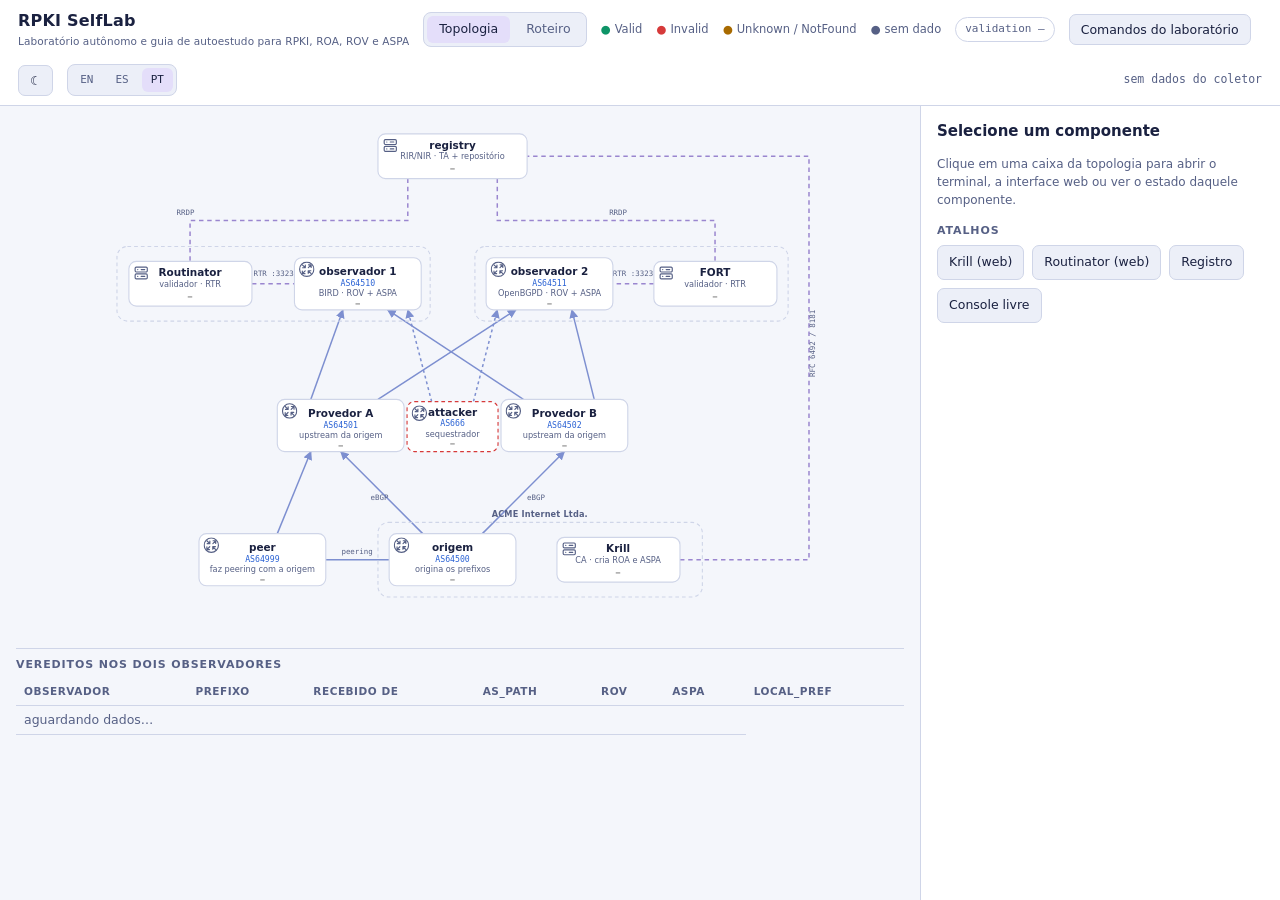
==== dashboard/index.html @ 1f9f137f "Keep ROV/ASPA marking visible through Steps 3-7; drop only in new Step 8 Dropping invalid routes in " ====
<!DOCTYPE html>
<!-- SPDX-License-Identifier: Apache-2.0
     Copyright 2026 The rpki-selflab authors -->
<html lang="pt-BR">
<head>
<meta charset="utf-8">
<meta name="viewport" content="width=device-width, initial-scale=1">
<title>RPKI SelfLab</title>
<script>
  try { const th = localStorage.getItem("rpki-selflab-theme");
        document.documentElement.dataset.theme = (th === "dark") ? "dark" : "light"; } catch (_) {}
</script>
<style>
  :root {
    --bg: #0b1020;
    --bg-alt: #121a33;
    --bg-soft: #18213f;
    --line: #2a3560;
    --text: #e8ecf8;
    --text-weak: #97a1c4;
    --ok: #34d399;
    --warn: #fbbf24;
    --error: #f87171;
    --info: #60a5fa;
    --accent: #a78bfa;
    --link-bgp: #4b5fa8;
    --link-rpki: #6d5aa0;
    --sel-bg: #2b2350;
    --sel-line: #4c3f8a;
    --term-bg: #070b16;
    --warn-tint: rgba(251,191,36,.07);
    color-scheme: dark;
    --mono: ui-monospace, SFMono-Regular, "SF Mono", Menlo, Consolas, monospace;
  }
  :root[data-theme="light"] {
    --bg: #f4f6fb;
    --bg-alt: #ffffff;
    --bg-soft: #eceff8;
    --line: #cfd5e8;
    --text: #1a2140;
    --text-weak: #566085;
    --ok: #0e9467;
    --warn: #a86a00;
    --error: #d63a3a;
    --info: #2a62d4;
    --accent: #7c4dde;
    --link-bgp: #7d8fd0;
    --link-rpki: #9a86cf;
    --sel-bg: #e4defa;
    --sel-line: #b9aae8;
    --term-bg: #e6e9f3;
    --warn-tint: rgba(168,106,0,.09);
    color-scheme: light;
  }
  * { box-sizing: border-box; }
  html, body { height: 100%; }
  body {
    margin: 0;
    background: var(--bg);
    color: var(--text);
    font: 15px/1.5 system-ui, -apple-system, "Segoe UI", Roboto, sans-serif;
    height: 100dvh;
    display: grid;
    grid-template-rows: auto minmax(0, 1fr);
    overflow: hidden;
  }
  header {
    display: flex; align-items: center; gap: 14px; flex-wrap: wrap;
    padding: 9px 18px; border-bottom: 1px solid var(--line); background: var(--bg-alt);
  }
  header .brand { display: flex; flex-direction: column; gap: 1px; }
  header .tagline { font-size: 10.5px; color: var(--text-weak); letter-spacing: .1px; }
  header h1 { font-size: 16px; margin: 0; font-weight: 650; letter-spacing: .2px; }
  header .clock { margin-left: auto; font-family: var(--mono); font-size: 11.5px; color: var(--text-weak); }

  main { display: grid; grid-template-columns: minmax(0,1fr) 360px; min-height: 0;
         overflow: hidden; transition: grid-template-columns .18s ease; }
  main.with-term { grid-template-columns: minmax(0,1fr) 320px minmax(380px, 40vw); }

  .left-pane { display: grid; grid-template-rows: minmax(0,1fr); min-height: 0;
         padding: 10px 16px 12px; overflow: hidden; }
  .topology-wrap { min-height: 0; display: flex; justify-content: center; }
  svg { width: 100%; height: 58vh; max-height: 560px; display: block; }

  .node rect { fill: var(--bg-alt); stroke: var(--line); stroke-width: 1.5; rx: 10; transition: all .15s; }
  .node:hover rect, .node:focus rect { stroke: var(--accent); filter: brightness(1.15); }
  .node.sel rect { stroke: var(--accent); stroke-width: 2.5; }
  .node { cursor: pointer; outline: none; }
  .node .ico { fill: none; stroke: var(--text-weak); stroke-width: 1.2; stroke-linecap: round; stroke-linejoin: round; pointer-events: none; }
  .node .title { fill: var(--text); font-size: 14px; font-weight: 600; }
  .node .role  { fill: var(--text-weak); font-size: 11px; }
  .node .asn    { fill: var(--info); font-size: 11px; font-family: var(--mono); }
  .node .pill   { font-size: 10px; font-family: var(--mono); }

  .link { stroke: var(--line); stroke-width: 2; fill: none; }
  .link.bgp { stroke: var(--link-bgp); }
  .link.rpki { stroke: var(--link-rpki); stroke-dasharray: 6 5; }
  .link.bad { stroke: var(--error); }
  .link.good  { stroke: var(--ok); }
  .link.warn  { stroke: var(--warn); }
  .stage-badge { font-family: var(--mono); font-size: 11px; padding: 3px 9px; border-radius: 999px;
                 border: 1px solid var(--line); color: var(--text-weak); white-space: nowrap; cursor: help; }
  .stage-badge.mark { color: var(--info); border-color: var(--info); }
  .stage-badge.drop { color: var(--ok); border-color: var(--ok); }
  .stage-badge.mixed { color: var(--warn); border-color: var(--warn); }
  .link.hostile { stroke-dasharray: 4 4; }
  .node.hostile rect { stroke: var(--error); stroke-dasharray: 5 4; }
  .label { fill: var(--text-weak); font-size: 10px; font-family: var(--mono); }
  .org-group { fill: none; stroke: var(--line); stroke-width: 1.5; stroke-dasharray: 5 4; rx: 14; }
  .org-label { fill: var(--text-weak); font-size: 11px; font-weight: 600; letter-spacing: .02em; }

  .verdicts-box { min-height: 0; display: flex; flex-direction: column;
                 border-top: 1px solid var(--line); padding-top: 8px; }
  .verdicts-box h3 { font-size: 11px; text-transform: uppercase; letter-spacing: .08em;
                    color: var(--text-weak); margin: 0 0 5px; font-weight: 600; }
  .verdicts-scroll { overflow: auto; min-height: 0; flex: 1; }

  aside {
    border-left: 1px solid var(--line); padding: 14px 16px 20px;
    background: var(--bg-alt); overflow-y: auto; min-height: 0;
  }
  aside h2 { font-size: 15px; margin: 0 0 2px; }
  aside .role-large { color: var(--text-weak); font-size: 12px; margin-bottom: 12px; }
  .actions { display: flex; flex-wrap: wrap; gap: 8px; margin-bottom: 14px; }
  .btn {
    display: inline-block; padding: 7px 11px; border-radius: 7px; font-size: 12.5px;
    border: 1px solid var(--line); background: var(--bg-soft); color: var(--text);
    text-decoration: none; cursor: pointer; font-family: inherit;
  }
  .btn:hover { border-color: var(--accent); }
  .btn.pri { background: var(--sel-bg); border-color: var(--sel-line); }

  dl.info { display: grid; grid-template-columns: auto 1fr; gap: 3px 12px; font-size: 12.5px; margin: 0 0 14px; }
  dl.info dt { color: var(--text-weak); }
  dl.info dd { margin: 0; font-family: var(--mono); font-size: 12px; word-break: break-all; }

  .section { margin-top: 14px; }
  .warn-box { margin-top: 14px; padding: 9px 13px; border-left: 3px solid var(--warn);
              background: rgba(251,191,36,.07); border-radius: 0 7px 7px 0; font-size: 12.5px; }
  .warn-box code { background: var(--bg-soft); border: 1px solid var(--line); border-radius: 4px;
                    padding: 1px 5px; font-family: var(--mono); font-size: 12px; }
  .section h3 { font-size: 11px; text-transform: uppercase; letter-spacing: .08em;
              color: var(--text-weak); margin: 0 0 6px; font-weight: 600; }
  pre {
    background: var(--bg); border: 1px solid var(--line); border-radius: 8px;
    padding: 10px; overflow: auto; max-height: 200px; font-family: var(--mono);
    font-size: 11.5px; line-height: 1.45; margin: 0; white-space: pre;
  }

  table.verdicts { width: 100%; border-collapse: collapse; font-size: 12.5px; }
  table.verdicts th, table.verdicts td { text-align: left; padding: 5px 8px; border-bottom: 1px solid var(--line); }
  table.verdicts th { color: var(--text-weak); font-weight: 600; font-size: 10.5px;
                   text-transform: uppercase; letter-spacing: .05em;
                   position: sticky; top: 0; background: var(--bg); }
  table.verdicts td.mono { font-family: var(--mono); font-size: 11.5px; }

  .tag { display: inline-block; padding: 1px 7px; border-radius: 99px; font-size: 11px;
         font-weight: 600; font-family: var(--mono); }
  .tag.Valid    { background: rgba(52,211,153,.16); color: var(--ok); }
  .tag.Invalid  { background: rgba(248,113,113,.16); color: var(--error); }
  .tag.Unknown, .tag.NotFound { background: rgba(251,191,36,.16); color: var(--warn); }
  .tag.off      { background: rgba(151,161,196,.15); color: var(--text-weak); }
  .tag.best   { background: rgba(96,165,250,.16); color: var(--info); }

  .legend { display: flex; gap: 14px; flex-wrap: wrap; font-size: 11.5px; color: var(--text-weak); }
  .legend span::before { content: "●"; margin-right: 4px; }
  .legend .v::before { color: var(--ok); }
  .legend .i::before { color: var(--error); }
  .legend .u::before { color: var(--warn); }
  .legend .d::before { color: var(--text-weak); }

  /* ---- tabs (topology / script) and the language switcher ---- */
  .tabs, .language-switcher { display: flex; gap: 4px; background: var(--bg-soft); padding: 3px;
          border-radius: 8px; border: 1px solid var(--line); }
  .tabs button, .language-switcher button {
                 border: none; background: none; color: var(--text-weak); cursor: pointer;
                 font: inherit; font-size: 12.5px; padding: 4px 12px; border-radius: 6px; }
  .tabs button.active, .language-switcher button.active { background: var(--sel-bg); color: var(--text); }
  .language-switcher button { padding: 4px 9px; font-size: 11px; font-family: var(--mono); }

  .view { display: grid; grid-template-rows: auto minmax(0,1fr); gap: 10px; min-height: 0; }
  .view.hidden { display: none; }

  /* ---- step-by-step guide ---- */
  .guide-nav { display: flex; align-items: center; gap: 8px; flex-wrap: wrap; }
  .guide-nav select { background: var(--bg-soft); color: var(--text); border: 1px solid var(--line);
                    border-radius: 7px; padding: 6px 9px; font: inherit; font-size: 12.5px;
                    max-width: 380px; flex: 1; }
  .guide-nav .counter { font-family: var(--mono); font-size: 11.5px; color: var(--text-weak); }
  .guide-nav .btn:disabled { opacity: .35; cursor: default; }

  .guide-body { overflow-y: auto; min-height: 0; padding-right: 10px; font-size: 14px; }
  .guide-body h1 { font-size: 20px; margin: 0 0 10px; }
  .guide-body h2 { font-size: 17px; margin: 0 0 14px; color: var(--text); }
  .guide-body h3 { font-size: 14px; margin: 20px 0 6px; color: var(--accent);
                  text-transform: none; letter-spacing: 0; }
  .guide-body p { margin: 0 0 11px; }
  .guide-body ol, .guide-body ul { margin: 0 0 12px; padding-left: 22px; }
  .guide-body li { margin-bottom: 7px; }
  .guide-body li > p { margin: 0 0 7px; }
  .guide-body a { color: var(--info); }
  .guide-body code { background: var(--bg-soft); border: 1px solid var(--line); border-radius: 4px;
                    padding: 1px 5px; font-family: var(--mono); font-size: 12.5px; }
  .guide-body blockquote { margin: 0 0 12px; padding: 9px 13px; border-left: 3px solid var(--warn);
                          background: rgba(251,191,36,.07); border-radius: 0 7px 7px 0; }
  .guide-body blockquote p:last-child { margin-bottom: 0; }
  .guide-body table { border-collapse: collapse; margin: 0 0 13px; font-size: 13px; }
  .guide-body th, .guide-body td { border: 1px solid var(--line); padding: 5px 10px; text-align: left; }
  .guide-body th { background: var(--bg-soft); color: var(--text-weak); font-size: 11.5px;
                  text-transform: uppercase; letter-spacing: .04em; }
  .guide-body hr { border: none; border-top: 1px solid var(--line); margin: 18px 0; }

  .code-block { position: relative; margin: 0 0 13px; }
  .code-block pre { max-height: none; }
  .code-block .copy-btn { position: absolute; top: 6px; right: 6px; padding: 2px 8px; font-size: 11px;
                   opacity: 0; transition: opacity .12s; }
  .code-block:hover .copy-btn, .code-block .copy-btn:focus { opacity: 1; }

  /* Terminal: opens as a right-hand column, so the page never grows */
  .term-panel {
    display: none; min-height: 0; gap: 8px; padding: 10px 12px 14px;
    border-left: 1px solid var(--line); background: var(--term-bg);
    grid-template-rows: auto minmax(0,1fr);
  }
  main.with-term .term-panel { display: grid; }
  .term-panel .term-bar { display: flex; align-items: center; gap: 10px; }
  .term-panel .term-bar h3 { margin: 0; font-size: 11px; text-transform: uppercase;
                            letter-spacing: .08em; color: var(--text-weak);
                            overflow: hidden; text-overflow: ellipsis; white-space: nowrap; }
  .term-panel .term-bar .btn { margin-left: auto; padding: 4px 9px; font-size: 11.5px; }
  .term-panel iframe { width: 100%; height: 100%; border: 1px solid var(--line);
                         border-radius: 8px; background: #000; }

  /* On narrow screens the panel goes back to scrolling normally */
  @media (max-width: 900px) {
    body { height: auto; overflow: auto; }
    main { grid-template-columns: 1fr; overflow: visible; }
    .left-pane { overflow: visible; }
    aside { overflow: visible; border-left: none; border-top: 1px solid var(--line); }
    main.with-term { grid-template-columns: 1fr; }
    .term-panel { border-left: none; border-top: 1px solid var(--line); height: 60vh; }
    svg { height: auto; max-height: none; }
  }
</style>
</head>
<body>

<header>
  <div class="brand">
    <h1 data-i18n="h1">RPKI SelfLab</h1>
    <div class="tagline" data-i18n="tagline">Standalone Lab and Self-Study Guide for RPKI, ROA, ROV, and ASPA</div>
  </div>
  <span class="tabs">
    <button id="tab-topology" class="active" data-i18n="tab_topology">Topology</button>
    <button id="tab-guide" data-i18n="tab_guide">Script</button>
  </span>
  <span class="legend">
    <span class="v">Valid</span><span class="i">Invalid</span>
    <span class="u">Unknown / NotFound</span><span class="d" data-i18n="legend_no_data">no data</span>
  </span>
  <span class="stage-badge" id="stage-badge" data-i18n-title="stage_tip">validation —</span>
  <button class="btn" id="btn-lab-commands" data-i18n="lab_cmds_btn">Lab commands</button>
  <button class="btn" id="btn-theme" type="button"></button>
  <span class="language-switcher" id="language-switcher"></span>
  <span class="clock" id="clock" data-i18n="connecting">connecting…</span>
</header>

<main>
  <div class="left-pane">
   <div class="view" id="view-topology">
    <div class="topology-wrap">
    <svg viewBox="0 0 1000 700" preserveAspectRatio="xMidYMid meet" role="img" aria-label="Lab topology" id="svg-topology">
      <defs>
        <symbol id="ico-router" viewBox="0 0 16 16"><circle cx="8" cy="8" r="7.3"/><path d="M9.6 6.4L12.5 3.5M9.8 3.5H12.5V6.2M6.4 9.6L3.5 12.5M6.2 12.5H3.5V9.8M3.5 3.5L6.4 6.4M3.8 6.5H6.5V3.8M12.5 12.5L9.6 9.6M9.5 12.2V9.5H12.2"/></symbol>
        <symbol id="ico-server" viewBox="0 0 16 16"><rect x="1.8" y="2" width="12.4" height="5" rx="1.2"/><rect x="1.8" y="9" width="12.4" height="5" rx="1.2"/><path d="M4.4 4.5H4.5M4.4 11.5H4.5M8 4.5H11.6M8 11.5H11.6"/></symbol>
        <marker id="arrow" viewBox="0 0 10 10" refX="9" refY="5" markerWidth="6"
                markerHeight="6" orient="auto-start-reverse">
          <path d="M0,0 L10,5 L0,10 z" style="fill: var(--link-bgp)"/>
        </marker>
      </defs>

      <!-- RPKI links. Krill <-> LabNIC is routed around the right edge so it
           doesn't cross the observer boxes; both validators pull the same
           repository over RRDP. -->
      <path class="link rpki" d="M795,595 L968,595 L968,54 L590,54"/>
      <path class="link rpki" d="M430,84 L430,140 L138,140 L138,195"/>
      <path class="link rpki" d="M550,84 L550,140 L842,140 L842,195"/>
      <path class="link rpki" id="e-rtr1" d="M221,225 L278,225"/>
      <path class="link rpki" id="e-rtr2" d="M760,225 L705,225"/>
      <text class="label" x="976" y="350" transform="rotate(-90 976 350)">RFC 6492 / 8181</text>
      <text class="label" x="144" y="133" text-anchor="end">RRDP</text>
      <text class="label" x="700" y="133">RRDP</text>
      <text class="label" x="250" y="215" text-anchor="middle">RTR :3323</text>
      <text class="label" x="732" y="215" text-anchor="middle">RTR :3323</text>

      <!-- BGP links. The origin is a customer of both providers, and each
           provider hands the same prefix to BOTH observers. -->
      <path class="link bgp" id="e-org-a" d="M450,560 L340,450" marker-end="url(#arrow)"/>
      <path class="link bgp" id="e-org-b" d="M530,560 L640,450" marker-end="url(#arrow)"/>
      <path class="link bgp" id="e-a-obs1" d="M300,380 L343,260" marker-end="url(#arrow)"/>
      <path class="link bgp" id="e-a-obs2" d="M390,380 L575,260" marker-end="url(#arrow)"/>
      <path class="link bgp" id="e-b-obs1" d="M585,380 L403,260" marker-end="url(#arrow)"/>
      <path class="link bgp" id="e-b-obs2" d="M680,380 L650,260" marker-end="url(#arrow)"/>
      <!-- peer: a bilateral peering link with the origin, plus transit from
           Provider A. The route leak travels over the transit link. -->
      <path class="link bgp" id="e-peer-org" d="M320,595 L405,595"/>
      <path class="link bgp" id="e-peer-a" d="M255,560 L300,450" marker-end="url(#arrow)"/>
      <text class="label" x="362" y="588" text-anchor="middle">peering</text>

      <!-- AS666: a customer of the observers, at the same level as the providers -->
      <path class="link bgp hostile" id="e-atk-obs1" d="M462,383 L430,260" marker-end="url(#arrow)"/>
      <path class="link bgp hostile" id="e-atk-obs2" d="M518,383 L550,260" marker-end="url(#arrow)"/>

      <text class="label" x="380" y="515">eBGP</text>
      <text class="label" x="590" y="515">eBGP</text>

      <!-- same-organization groupings -->
      <rect class="org-group" x="40" y="175" width="420" height="100"/>
      <rect class="org-group" x="520" y="175" width="420" height="100"/>
      <rect class="org-group" x="390" y="545" width="435" height="100"/>
      <text class="org-label" id="n-holder" x="607" y="538" text-anchor="middle">ACME Internet Ltda.</text>

      <!-- the registry: local RIR/NIR or beta.registro.br, depending on MODE -->
      <g class="node" data-id="registry" tabindex="0">
        <rect x="390" y="24" width="200" height="60"/>
        <use class="ico" href="#ico-server" x="396" y="29" width="21" height="21"/>
        <text class="title" x="490" y="44" text-anchor="middle" id="n-registry">registry</text>
        <text class="role" x="490" y="58" text-anchor="middle" id="n-registry-role">RIR/NIR · TA + repository</text>
        <text class="pill" id="p-registry" x="490" y="74" text-anchor="middle">&#8212;</text>
      </g>

      <g class="node" data-id="routinator" tabindex="0">
        <rect x="56" y="195" width="165" height="60"/>
        <use class="ico" href="#ico-server" x="62" y="200" width="21" height="21"/>
        <text class="title" x="138" y="215" text-anchor="middle">Routinator</text>
        <text class="role" x="138" y="229" text-anchor="middle" id="n-routinator-role">validator · RTR</text>
        <text class="pill" id="p-routinator" x="138" y="245" text-anchor="middle">&#8212;</text>
      </g>

      <g class="node" data-id="observer1" tabindex="0">
        <rect x="278" y="190" width="170" height="70"/>
        <use class="ico" href="#ico-router" x="284" y="195" width="21" height="21"/>
        <text class="title" x="363" y="213" text-anchor="middle" id="n-observer1-title">observer1</text>
        <text class="asn" x="363" y="228" text-anchor="middle">AS64510</text>
        <text class="role" x="363" y="242" text-anchor="middle" id="n-observer1-role">BIRD · ROV + ASPA</text>
        <text class="pill" id="p-observer1" x="363" y="255" text-anchor="middle">&#8212;</text>
      </g>

      <g class="node" data-id="observer2" tabindex="0">
        <rect x="535" y="190" width="170" height="70"/>
        <use class="ico" href="#ico-router" x="541" y="195" width="21" height="21"/>
        <text class="title" x="620" y="213" text-anchor="middle" id="n-observer2-title">observer2</text>
        <text class="asn" x="620" y="228" text-anchor="middle">AS64511</text>
        <text class="role" x="620" y="242" text-anchor="middle" id="n-observer2-role">OpenBGPD · ROV + ASPA</text>
        <text class="pill" id="p-observer2" x="620" y="255" text-anchor="middle">&#8212;</text>
      </g>

      <g class="node" data-id="fort" tabindex="0">
        <rect x="760" y="195" width="165" height="60"/>
        <use class="ico" href="#ico-server" x="766" y="200" width="21" height="21"/>
        <text class="title" x="842" y="215" text-anchor="middle">FORT</text>
        <text class="role" x="842" y="229" text-anchor="middle" id="n-fort-role">validator · RTR</text>
        <text class="pill" id="p-fort" x="842" y="245" text-anchor="middle">&#8212;</text>
      </g>

      <g class="node" data-id="provider-a" tabindex="0">
        <rect x="255" y="380" width="170" height="70"/>
        <use class="ico" href="#ico-router" x="261" y="385" width="21" height="21"/>
        <text class="title" x="340" y="403" text-anchor="middle" id="n-provider-a-title">Provider A</text>
        <text class="asn" x="340" y="418" text-anchor="middle">AS64501</text>
        <text class="role" x="340" y="432" text-anchor="middle" id="n-provider-a-role">upstream of the origin</text>
        <text class="pill" id="p-provider-a" x="340" y="445" text-anchor="middle">&#8212;</text>
      </g>

      <g class="node" data-id="provider-b" tabindex="0">
        <rect x="555" y="380" width="170" height="70"/>
        <use class="ico" href="#ico-router" x="561" y="385" width="21" height="21"/>
        <text class="title" x="640" y="403" text-anchor="middle" id="n-provider-b-title">Provider B</text>
        <text class="asn" x="640" y="418" text-anchor="middle">AS64502</text>
        <text class="role" x="640" y="432" text-anchor="middle" id="n-provider-b-role">upstream of the origin</text>
        <text class="pill" id="p-provider-b" x="640" y="445" text-anchor="middle">&#8212;</text>
      </g>

      <g class="node" data-id="origin" tabindex="0">
        <rect x="405" y="560" width="170" height="70"/>
        <use class="ico" href="#ico-router" x="411" y="565" width="21" height="21"/>
        <text class="title" x="490" y="583" text-anchor="middle" id="n-origin-title">origin</text>
        <text class="asn" x="490" y="598" text-anchor="middle">AS64500</text>
        <text class="role" x="490" y="612" text-anchor="middle" id="n-origin-role">originates the prefixes</text>
        <text class="pill" id="p-origin" x="490" y="625" text-anchor="middle">&#8212;</text>
      </g>

      <g class="node hostile" data-id="attacker" tabindex="0">
        <rect x="429" y="383" width="122" height="67"/>
        <use class="ico" href="#ico-router" x="435" y="388" width="21" height="21"/>
        <text class="title" x="490" y="402" text-anchor="middle" id="n-attacker-title">attacker</text>
        <text class="asn" x="490" y="416" text-anchor="middle">AS666</text>
        <text class="role" x="490" y="430" text-anchor="middle" id="n-attacker-role">hijacker</text>
        <text class="pill" id="p-attacker" x="490" y="443" text-anchor="middle">&#8212;</text>
      </g>

      <g class="node" data-id="peer" tabindex="0">
        <rect x="150" y="560" width="170" height="70"/>
        <use class="ico" href="#ico-router" x="156" y="565" width="21" height="21"/>
        <text class="title" x="235" y="583" text-anchor="middle" id="n-peer-title">peer</text>
        <text class="asn" x="235" y="598" text-anchor="middle">AS64999</text>
        <text class="role" x="235" y="612" text-anchor="middle" id="n-peer-role">peers with the origin</text>
        <text class="pill" id="p-peer" x="235" y="625" text-anchor="middle">&#8212;</text>
      </g>

      <g class="node" data-id="krill" tabindex="0">
        <rect x="630" y="565" width="165" height="60"/>
        <use class="ico" href="#ico-server" x="636" y="570" width="21" height="21"/>
        <text class="title" x="712" y="585" text-anchor="middle">Krill</text>
        <text class="role" x="712" y="599" text-anchor="middle" id="n-krill-role">CA · creates ROA and ASPA</text>
        <text class="pill" id="p-krill" x="712" y="615" text-anchor="middle">&#8212;</text>
      </g>
    </svg>
    </div>

    <div class="verdicts-box">
      <h3 data-i18n="verdicts_title">Verdicts at both observers</h3>
      <div class="verdicts-scroll">
        <table class="verdicts" id="tab-verdicts">
          <thead><tr>
            <th data-i18n="th_observer">Observer</th><th data-i18n="th_prefix">Prefix</th><th data-i18n="th_received">Received from</th><th>AS_PATH</th>
            <th>ROV</th><th>ASPA</th><th>local_pref</th>
          </tr></thead>
          <tbody><tr><td colspan="6" style="color:var(--text-weak)" data-i18n="verdicts_waiting">waiting for data…</td></tr></tbody>
        </table>
      </div>
    </div>
   </div>

   <div class="view hidden" id="view-guide">
    <div class="guide-nav">
      <button class="btn" id="guide-prev" data-i18n="guide_prev">◀ Back</button>
      <button class="btn pri" id="guide-next" data-i18n="guide_next">Next ▶</button>
      <select id="guide-select" aria-label="Go to step" data-i18n-aria="guide_aria_select"></select>
      <span class="counter" id="guide-counter">—</span>
    </div>
    <div class="guide-body" id="guide-body" data-i18n="guide_loading">loading the script…</div>
   </div>
  </div>

  <aside id="panel">
    <h2 data-i18n="panel_initial_title">Select a component</h2>
    <p class="role-large" data-i18n="panel_initial_text">Click a box in the topology to open its
       terminal, its web interface, or to see that component's state.</p>
    <div class="section">
      <h3 data-i18n="shortcuts">Shortcuts</h3>
      <div class="actions">
        <a class="btn" id="a-krill" target="_blank" rel="noopener">Krill (web)</a>
        <a class="btn" id="a-routinator" target="_blank" rel="noopener">Routinator (web)</a>
        <a class="btn" id="a-registry" target="_blank" rel="noopener" data-i18n="btn_registry">Registry</a>
        <a class="btn" id="a-console" target="_blank" rel="noopener" data-i18n="btn_console">Free console</a>
      </div>
    </div>
  </aside>
  <section class="term-panel" id="term-box">
    <div class="term-bar">
      <h3 id="term-title">Terminal</h3>
      <button class="btn" id="term-close" data-i18n="terminal_close">close (Esc)</button>
    </div>
    <iframe id="term" title="Terminal"></iframe>
  </section>
</main>

<script src="language.js"></script>
<script>
// All links point to the same host the panel was opened from (localhost,
// 127.0.0.1, the machine's IP...), so nothing breaks in any setup.
const HOST     = location.hostname;
// Opened as localhost, every service is reached through the panel's own port,
// under <name>.localhost (nginx routes by name). Opened by IP or by another
// name, those names wouldn't resolve, so fall back to each service's own port.
const VHOST = HOST === "localhost";
const PANEL_PORT = location.port ? `:${location.port}` : "";
const svcUrl = (name, scheme, port) =>
  VHOST ? `http://${name}.localhost${PANEL_PORT}` : `${scheme}://${HOST}:${port}`;
const TTYD_URL  = svcUrl("console", "http", 7681);
const KRILL_URL = svcUrl("krill", "https", 3000);
const ROUTINATOR_URL = svcUrl("routinator", "http", 8323);
const REGISTRY_URL = svcUrl("registry", "http", 8081);

// ---------------------------------------------------------------------------
// UI strings. Protocol/technical terms (BGP, ROA, ASPA, RTR, RRDP, RFC
// numbers, the Valid/Invalid/Unknown/NotFound verdict words, command names)
// are kept in English in all three languages on purpose: that's the
// vocabulary the Krill/Routinator/BIRD command-line output already uses, and
// keeping it consistent makes the lab and the tools easier to cross-reference.
// ---------------------------------------------------------------------------
const I18N = {
  h1:              { pt: "RPKI SelfLab", es: "RPKI SelfLab", en: "RPKI SelfLab" },
  tagline:         { pt: "Laboratório autônomo e guia de autoestudo para RPKI, ROA, ROV e ASPA", es: "Laboratorio autónomo y guía de autoestudio para RPKI, ROA, ROV y ASPA", en: "Standalone Lab and Self-Study Guide for RPKI, ROA, ROV, and ASPA" },
  tab_topology:    { pt: "Topologia", es: "Topología", en: "Topology" },
  tab_guide:       { pt: "Roteiro", es: "Guion", en: "Script" },
  legend_no_data:  { pt: "sem dado", es: "sin dato", en: "no data" },
  connecting:      { pt: "conectando…", es: "conectando…", en: "connecting…" },
  no_collector_data: { pt: "sem dados do coletor", es: "sin datos del colector", en: "no data from the collector" },

  verdicts_title:  { pt: "Vereditos nos dois observadores", es: "Veredictos en los dos observadores", en: "Verdicts at both observers" },
  th_observer:     { pt: "Observador", es: "Observador", en: "Observer" },
  th_prefix:       { pt: "Prefixo", es: "Prefijo", en: "Prefix" },
  th_received:     { pt: "Recebido de", es: "Recibido de", en: "Received from" },
  verdicts_waiting:{ pt: "aguardando dados…", es: "esperando datos…", en: "waiting for data…" },
  no_routes:       { pt: "nenhuma rota nos observadores ainda", es: "todavía no hay rutas en los observadores", en: "no routes at the observers yet" },
  provider_a:      { pt: "Provedor A", es: "Proveedor A", en: "Provider A" },
  provider_b:      { pt: "Provedor B", es: "Proveedor B", en: "Provider B" },
  best:            { pt: "melhor", es: "mejor", en: "best" },

  guide_prev:      { pt: "◀ Voltar", es: "◀ Atrás", en: "◀ Back" },
  guide_next:      { pt: "Próximo ▶", es: "Siguiente ▶", en: "Next ▶" },
  guide_aria_select: { pt: "Ir para a etapa", es: "Ir al paso", en: "Go to step" },
  guide_loading:   { pt: "carregando o roteiro…", es: "cargando el guion…", en: "loading the script…" },
  overview:        { pt: "Apresentação", es: "Presentación", en: "Overview" },
  guide_error:     {
    pt: 'Não consegui carregar o <code>{file}</code>. Ele é servido pelo contêiner <code>lab-web</code>; confira o <code>docker-compose.yml</code>.',
    es: 'No pude cargar <code>{file}</code>. Lo sirve el contenedor <code>lab-web</code>; revise <code>docker-compose.yml</code>.',
    en: 'Couldn’t load <code>{file}</code>. It’s served by the <code>lab-web</code> container; check <code>docker-compose.yml</code>.',
  },
  copy:            { pt: "copiar", es: "copiar", en: "copy" },
  copied:          { pt: "copiado", es: "copiado", en: "copied" },

  panel_initial_title: { pt: "Selecione um componente", es: "Seleccione un componente", en: "Select a component" },
  panel_initial_text:  {
    pt: "Clique em uma caixa da topologia para abrir o terminal, a interface web ou ver o estado daquele componente.",
    es: "Haga clic en un recuadro de la topología para abrir su terminal, su interfaz web o ver el estado de ese componente.",
    en: "Click a box in the topology to open its terminal, its web interface, or to see that component’s state.",
  },
  shortcuts:       { pt: "Atalhos", es: "Atajos", en: "Shortcuts" },
  btn_registry:    { pt: "Registro", es: "Registro", en: "Registry" },
  btn_console:     { pt: "Console livre", es: "Consola libre", en: "Free console" },
  terminal_close:  { pt: "fechar (Esc)", es: "cerrar (Esc)", en: "close (Esc)" },
  terminal_title:  { pt: "Terminal", es: "Terminal", en: "Terminal" },

  sessions_title:  { pt: "Sessões", es: "Sesiones", en: "Sessions" },
  rtr_tables:      { pt: "Tabelas vindas do RTR", es: "Tablas recibidas por RTR", en: "Tables received over RTR" },
  validated_set:   { pt: "Conjunto validado", es: "Conjunto validado", en: "Validated set" },
  useful_commands: { pt: "Comandos úteis", es: "Comandos útiles", en: "Useful commands" },
  state_up:        { pt: "up", es: "up", en: "up" },
  state_down:      { pt: "down", es: "down", en: "down" },
  pill_stopped:    { pt: "parado", es: "detenido", en: "stopped" },
  pill_up:         { pt: "no ar", es: "activo", en: "up" },
  pill_external:   { pt: "externo", es: "externo", en: "external" },
  error_prefix:    { pt: "erro: ", es: "error: ", en: "error: " },
  updated_prefix:  { pt: "atualizado ", es: "actualizado ", en: "updated " },

  // topology diagram
  svg_title_origin:        { pt: "origem", es: "origen", en: "origin" },
  svg_role_origin:         { pt: "origina os prefixos", es: "origina los prefijos", en: "originates the prefixes" },
  svg_role_registry:       { pt: "RIR/NIR · TA + repositório", es: "RIR/NIR · TA + repositorio", en: "RIR/NIR · TA + repository" },
  svg_role_krill:          { pt: "CA · cria ROA e ASPA", es: "CA · crea ROA y ASPA", en: "CA · creates ROA and ASPA" },
  svg_role_routinator:     { pt: "validador · RTR", es: "validador · RTR", en: "validator · RTR" },
  svg_role_fort:           { pt: "validador · RTR", es: "validador · RTR", en: "validator · RTR" },
  svg_title_provider_a:    { pt: "Provedor A", es: "Proveedor A", en: "Provider A" },
  svg_role_provider_a:     { pt: "upstream da origem", es: "upstream del origen", en: "upstream of the origin" },
  svg_title_provider_b:    { pt: "Provedor B", es: "Proveedor B", en: "Provider B" },
  svg_role_provider_b:     { pt: "upstream da origem", es: "upstream del origen", en: "upstream of the origin" },
  svg_title_observer1:     { pt: "observador 1", es: "observador 1", en: "observer 1" },
  svg_role_observer1:      { pt: "BIRD · ROV + ASPA", es: "BIRD · ROV + ASPA", en: "BIRD · ROV + ASPA" },
  svg_title_observer2:     { pt: "observador 2", es: "observador 2", en: "observer 2" },
  svg_role_observer2:      { pt: "OpenBGPD · ROV + ASPA", es: "OpenBGPD · ROV + ASPA", en: "OpenBGPD · ROV + ASPA" },

  // AS666 / peer scenario - English only for now, other languages fall back to it
  svg_title_attacker:  { pt: "attacker", es: "attacker", en: "attacker" },
  svg_role_attacker:   { pt: "sequestrador", es: "secuestrador", en: "hijacker" },
  svg_title_peer:      { pt: "peer", es: "peer", en: "peer" },
  svg_role_peer:       { pt: "faz peering com a origem", es: "hace peering con el origen", en: "peers with the origin" },
  pill_hijacking:      { pt: "sequestrando", es: "secuestrando", en: "hijacking" },
  pill_silent:         { pt: "calado", es: "callado", en: "silent" },
  pill_leaking:        { pt: "vazando", es: "filtrando", en: "leaking" },
  pill_peering:        { pt: "peering", es: "peering", en: "peering" },
  from_attacker:       { pt: "AS666", es: "AS666", en: "AS666" },

  // observers' deployment-stage indicator - English only for now
  stage_none:      { pt: "validação: nenhuma", es: "validación: ninguna", en: "validation: none" },
  stage_rov_mark:  { pt: "ROV: marcando", es: "ROV: marcando", en: "ROV: marking" },
  stage_rov_drop:  { pt: "ROV: descartando", es: "ROV: descartando", en: "ROV: dropping" },
  stage_aspa_mark: { pt: "ROV: marcando · ASPA: marcando", es: "ROV: marcando · ASPA: marcando", en: "ROV: marking · ASPA: marking" },
  stage_aspa_drop: { pt: "ROV + ASPA: descartando", es: "ROV + ASPA: descartando", en: "ROV + ASPA: dropping" },
  stage_mixed:     { pt: "observadores diferem: observer1 {a}, observer2 {b}", es: "los observers difieren: observer1 {a}, observer2 {b}", en: "observers differ: observer1 {a}, observer2 {b}" },
  stage_unknown:   { pt: "validação —", es: "validación —", en: "validation —" },
  stage_tip: { pt: "O que os dois observadores estão fazendo com o RPKI agora. Marcando: as rotas inválidas ganham uma community e uma preferência menor, mas continuam na tabela. Descartando: são rejeitadas (o que roteadores de verdade fazem). Troque os dois com os comandos dos passos (./scripts/lab.sh step3-rov-mark, step5-aspa-mark, step8-drop; step1-clean remove toda a validação).", es: "Lo que los dos observers están haciendo con RPKI ahora. Marcando: las rutas inválidas reciben una community y una preferencia menor, pero siguen en la tabla. Descartando: se rechazan (lo que hacen los routers de verdad). Cambie los dos con los comandos de los pasos (./scripts/lab.sh step3-rov-mark, step5-aspa-mark, step8-drop; step1-clean quita toda la validación).", en: "What the two observers are doing with RPKI right now. Marking: invalid routes get a community and a lower preference but stay in the table. Dropping: they are rejected (what real routers do). Switch both with the step commands (./scripts/lab.sh step3-rov-mark, step5-aspa-mark, step8-drop; step1-clean removes all validation)." },

  // lab-wide commands panel
  theme_to_light: { pt: "Tema claro", es: "Tema claro", en: "Light theme" },
  theme_to_dark:  { pt: "Tema escuro", es: "Tema oscuro", en: "Dark theme" },
  lab_cmds_btn:        { pt: "Comandos do laboratório", es: "Comandos del laboratorio", en: "Lab commands" },
  lab_cmds_title:      { pt: "Comandos do laboratório", es: "Comandos del laboratorio", en: "Lab commands" },
  lab_cmds_intro:      {
    pt: "Comandos que agem sobre o laboratório inteiro, não sobre um componente específico. Abra o terminal ao lado e rode-os lá - eles já esperam por você na pasta certa.",
    es: "Comandos que actúan sobre el laboratorio entero, no sobre un componente específico. Abra la terminal de al lado y ejecútelos ahí - ya lo esperan en la carpeta correcta.",
    en: "Commands that act on the whole lab, not on one specific component. Open the terminal alongside this list and run them there - it already starts in the right folder.",
  },
  lab_cmds_col_cmd:    { pt: "Comando", es: "Comando", en: "Command" },
  lab_cmds_col_desc:   { pt: "O que faz", es: "Qué hace", en: "What it does" },
  lab_cmd_refresh_desc:{ pt: "reinicia o Routinator e o FORT e recupera as sessões RTR dos observadores", es: "reinicia Routinator y FORT y recupera las sesiones RTR de los observadores", en: "restarts Routinator and FORT and recovers the observers' RTR sessions" },
  lab_cmd_status_desc: { pt: "mostra o estado de todos os containers do laboratório", es: "muestra el estado de todos los contenedores del laboratorio", en: "shows the state of every container in the lab" },
  lab_cmd_logs_desc:   { pt: "acompanha os logs de um serviço (ex.: <code>logs observer1</code>)", es: "sigue los logs de un servicio (ej.: <code>logs observer1</code>)", en: "follows a service's logs (e.g. <code>logs observer1</code>)" },
  "lab_cmd_step1-clean_desc":         { pt: "AS666 e peer calam, e os observadores voltam a BGP comum, sem validação nenhuma (o ponto de partida da história)", es: "AS666 y peer callan, y los observers vuelven a BGP común, sin validación alguna (el punto de partida de la historia)", en: "AS666 and peer go silent, and the observers go back to plain BGP with no validation at all (the story's baseline)" },
  "lab_cmd_step2-hijack-simple_desc": { pt: "AS666 anuncia os prefixos da origem como se fossem seus (AS_PATH: 666)", es: "AS666 anuncia los prefijos del origen como propios (AS_PATH: 666)", en: "AS666 announces the origin's prefixes as its own (AS_PATH: 666)" },
  "lab_cmd_step3-rov-mark_desc":      { pt: "implanta o ROV nos dois observadores, em modo de marcação: rotas inválidas ganham uma community e uma preferência menor", es: "implanta ROV en los dos observers, en modo de marcado: las rutas inválidas reciben una community y una preferencia menor", en: "deploys ROV on both observers, in marking mode: invalid routes get a community and a lower preference" },
  "lab_cmd_step4-hijack-posrov_desc": { pt: "AS666 forja o AS_PATH para terminar na origem verdadeira (AS_PATH: 666 64500)", es: "AS666 falsifica el AS_PATH para terminar en el origen verdadero (AS_PATH: 666 64500)", en: "AS666 forges the AS_PATH so it ends in the real origin (AS_PATH: 666 64500)" },
  "lab_cmd_step5-aspa-mark_desc":     { pt: "implanta a verificação ASPA nos dois observadores, também em modo de marcação (o ROV continua só marcando)", es: "implanta la verificación ASPA en los dos observers, también en modo de marcado (ROV sigue solo marcando)", en: "deploys ASPA verification on both observers, also in marking mode (ROV keeps only marking too)" },
  "lab_cmd_step7-leak-on_desc":       { pt: "o peer começa a vazar as rotas da origem para o Provedor A", es: "el peer empieza a filtrar las rutas del origen hacia el Proveedor A", en: "peer starts leaking the origin's routes to Provider A" },
  "lab_cmd_step8-drop_desc":          { pt: "ROV e ASPA passam a descartar as rotas inválidas (o que roteadores de verdade fazem)", es: "ROV y ASPA pasan a descartar las rutas inválidas (lo que hacen los routers de verdad)", en: "ROV and ASPA both start dropping invalid routes (what real routers do)" },
  "lab_cmd_step9-leak-off_desc":      { pt: "o peer para de vazar", es: "el peer deja de filtrar", en: "peer stops leaking" },
  "lab_cmd_step9-hijack-off_desc":    { pt: "AS666 volta a ficar calado", es: "AS666 vuelve a quedar callado", en: "AS666 goes silent" },
  lab_cmds_open_terminal: { pt: "Abrir terminal", es: "Abrir terminal", en: "Open terminal" },
  lab_cmds_reset_warning: {
    pt: "<code>./scripts/lab.sh reset</code> também existe (apaga a CA do Krill, o estado do LabNIC e o cache dos validadores), mas não aparece aqui de propósito: ele derruba <b>todo</b> o laboratório, inclusive este próprio terminal e este painel. Rode-o no terminal do seu computador, na pasta do laboratório - nunca por aqui.",
    es: "<code>./scripts/lab.sh reset</code> también existe (borra la CA de Krill, el estado de LabNIC y la caché de los validadores), pero no aparece aquí a propósito: tira abajo <b>todo</b> el laboratorio, incluyendo esta misma terminal y este panel. Ejecútelo en la terminal de su computadora, en la carpeta del laboratorio - nunca desde aquí.",
    en: "<code>./scripts/lab.sh reset</code> also exists (it wipes Krill's CA, LabNIC's own state, and both validators' caches), but it's deliberately left off this list: it tears down <b>the entire</b> lab, including this very terminal and this panel. Run it from your own computer's terminal, in the lab's folder - never from in here.",
  },
};

function t(key, subst) {
  const language = currentLanguage();
  let text = (I18N[key] && (I18N[key][language] || I18N[key].en || I18N[key].pt)) || key;
  if (subst) for (const [k, v] of Object.entries(subst)) text = text.split(`{${k}}`).join(v);
  return text;
}

// Applies every [data-i18n] text node in the document. Called on load and
// whenever the language changes.
function translateStatic() {
  try { paintThemeButton(); } catch (_) {}
  document.querySelectorAll("[data-i18n]").forEach(el => {
    el.textContent = t(el.dataset.i18n);
  });
  document.querySelectorAll("[data-i18n-title]").forEach(el => {
    el.setAttribute("title", t(el.dataset.i18nTitle));
  });
  document.querySelectorAll("[data-i18n-aria]").forEach(el => {
    el.setAttribute("aria-label", t(el.dataset.i18nAria));
  });
  document.getElementById("svg-topology").setAttribute("aria-label", t("h1"));
  document.getElementById("term-title").textContent = t("terminal_title");
  for (const id of ["origin", "provider-a", "provider-b", "observer1", "observer2", "attacker", "peer"]) {
    const key = id.replace("-", "_");
    document.getElementById(`n-${id}-title`).textContent = t(`svg_title_${key}`);
    document.getElementById(`n-${id}-role`).textContent  = t(`svg_role_${key}`);
  }
  document.getElementById("n-krill-role").textContent      = t("svg_role_krill");
  document.getElementById("n-routinator-role").textContent = t("svg_role_routinator");
  document.getElementById("n-fort-role").textContent       = t("svg_role_fort");
  document.getElementById("n-registry-role").textContent   = t("svg_role_registry");
}

// ---------------------------------------------------------------------------
// Per-node content shown in the side panel: full sentences, one full copy per
// language (rather than field-by-field dictionaries) since it reads better
// as connected prose in each language.
// ---------------------------------------------------------------------------
const NODES = {
  pt: {
    krill: {
      name: "Krill",
      role: "A sua CA. É aqui que você cria as ROAs (pela interface web) e o objeto ASPA (pela CLI).",
      info: {
        "Imagem": "nlnetlabs/krill:v0.16.0",
        "Interface web": KRILL_URL,
        "Token": "passlab",
        "Nome da CA": "minha_ca",
        "ASPA": "só via krillc (CLI)",
      },
      links: [["Interface web do Krill", KRILL_URL]],
      term: [["Terminal (krillc)", "krill"]],
      hint: 'krillc aspas list\nkrillc aspas add --aspa "AS64500 => AS64501"\nkrillc roas list',
    },
    routinator: {
      name: "Routinator — validador do observer1",
      role: "Valida os objetos publicados sob a TA do laboratório e entrega ROAs e ASPAs ao observer1 pelo protocolo RTR.",
      info: {
        "Imagem": "nlnetlabs/routinator:v0.15.2",
        "Interface web": ROUTINATOR_URL,
        "RTR": "172.30.0.20:3323",
        "Flags": "--no-rir-tals --extra-tals-dir=/tals --enable-aspa",
      },
      links: [["Interface web", ROUTINATOR_URL], ["Status (texto)", "/api/routinator/status"], ["Saída JSON", "/api/routinator/json"]],
      term: [["Terminal", "routinator"]],
      hint: "routinator --no-rir-tals --extra-tals-dir=/tals --enable-aspa vrps",
    },
    fort: {
      name: "FORT Validator — validador do observer2",
      role: "O segundo validador. Faz o mesmo trabalho do Routinator, com outra implementação, e alimenta o observer2 por RTR.",
      info: {
        "Imagem": "rpki-selflab/fort (compilada do fonte)",
        "Versão": "1.7.0.experimental",
        "RTR": "172.30.0.50:3323 (host: 3324)",
        "Por que essa versão": "ASPA e RTR v2 só existem a partir dela",
        "Flags": "--server.max-rtr-version=2 --rsync.enabled=false",
      },
      term: [["Terminal", "fort"]],
      hint: "fort --version\nfort --tal=/tals --mode=print",
    },
    attacker: {
      name: "attacker — AS666",
      role: "Um sequestrador que é cliente dos dois observadores: abre sessões direto com eles e anuncia os prefixos da origem. Fica calado até o experimento do roteiro ligá-lo.",
      info: { "ASN": "666 (ASN não reservado - inofensivo, esta rede é isolada)",
              "Para observer1": "10.200.7.10 / fd00:7::10", "Para observer2": "10.200.8.10 / fd00:8::10",
              "Configs": "bird/attacker-off.conf, -simple.conf, -posrov.conf" },
      term: [["Terminal (birdc)", "attacker", "birdc"], ["Shell", "attacker"]],
      hint: "show protocols\nshow route export observer1_v4",
    },
    peer: {
      name: "peer — AS64999",
      role: "Uma rede legítima que faz peering privado com a origem e compra trânsito do Provedor A. Normalmente guarda para si o que aprende da origem; quando o vazamento do roteiro é ligado, repassa essas rotas ao Provedor A.",
      info: { "ASN": "64999 (faixa de uso privado, RFC 6996)",
              "Peering com a origem": "10.200.9.10 / fd00:9::10", "Trânsito do Provedor A": "10.200.10.10 / fd00:10::10",
              "Configs": "bird/peer-off.conf, peer-leak.conf" },
      term: [["Terminal (birdc)", "peer", "birdc"], ["Shell", "peer"]],
      hint: "show protocols\nshow route export provider_a_v4",
    },
    origin: {
      name: "origem — AS64500",
      role: "O seu AS. Origina 10.0.0.0/24 e 3fff:cafe::/32 e é multihomed nos Provedores A e B. Prefere o B: o anúncio para o A leva prepend duas vezes.",
      info: { "ASN": "64500", "IPv4": "10.0.0.0/24", "IPv6": "3fff:cafe::/32",
              "Enlace A": "10.200.1.10 / fd00:1::10", "Enlace B": "10.200.2.10 / fd00:2::10", "Config": "bird/origin.conf" },
      term: [["Terminal (birdc)", "origin", "birdc"], ["Shell", "origin"]],
      hint: "show protocols\nshow route export provider_a_v4",
    },
    "provider-a": {
      name: "Provedor A — AS64501",
      role: "Upstream de reserva da origem (a origem faz prepend duas vezes ao anunciar para ele). Entrega o prefixo aos DOIS observadores - e, quando o peer começa a vazar, passa adiante o caminho vazado em vez do seu, porque o caminho do peer é mais curto que o da origem com prepend (veja bird/origin.conf).",
      info: { "ASN": "64501 (RFC 5398)", "Para origem": "10.200.1.20 / fd00:1::20",
              "Para observer1": "10.200.3.10 / fd00:3::10", "Para observer2": "10.200.5.10 / fd00:5::10",
              "Config": "bird/provider-a.conf" },
      term: [["Terminal (birdc)", "provider-a", "birdc"], ["Shell", "provider-a"]],
      hint: "show route\nshow protocols all observer1_v4",
    },
    "provider-b": {
      name: "Provedor B — AS64502",
      role: "Upstream preferido da origem. Entrega o prefixo aos dois observadores. Se o objeto ASPA da origem não o listar, os dois observadores marcam o caminho que passa por aqui como ASPA Invalid.",
      info: { "ASN": "64502 (RFC 5398)", "Para origem": "10.200.2.20 / fd00:2::20",
              "Para observer1": "10.200.4.10 / fd00:4::10", "Para observer2": "10.200.6.10 / fd00:6::10",
              "Config": "bird/provider-b.conf" },
      term: [["Terminal (birdc)", "provider-b", "birdc"], ["Shell", "provider-b"]],
      hint: "show route",
    },
    observer1: {
      name: "observer1 — AS64510 (BIRD)",
      role: "Recebe o mesmo prefixo pelos dois caminhos e aplica ROV (RFC 6811) e ASPA (algoritmo upstream) no filtro de import. O BIRD não tem atributo de validação por rota, então o veredito é gravado em large communities.",
      info: { "ASN": "64510 (RFC 5398)", "Validador": "Routinator (172.30.0.20:3323)",
              "De Provedor A": "10.200.3.20 / fd00:3::20", "De Provedor B": "10.200.4.20 / fd00:4::20",
              "Config": "bird/observer1-<stage>.conf" },
      term: [["Terminal (birdc)", "observer1", "birdc"], ["Shell", "observer1"]],
      hint: "show route table master4 all\nshow protocols all routinator\nshow route table aspa_table",
    },
    observer2: {
      name: "observer2 — AS64511 (OpenBGPD)",
      role: "A segunda opinião: mesmo prefixo, mesmos dois caminhos, outro roteador e outro validador. O OpenBGPD calcula os vereditos nativamente nos campos ovs e avs, sem precisar de communities.",
      info: { "ASN": "64511 (RFC 5398)", "Validador": "FORT (172.30.0.50:3323)",
              "Imagem": "OpenBGPD 8.8 (Alpine 3.22)",
              "De Provedor A": "10.200.5.20 / fd00:5::20", "De Provedor B": "10.200.6.20 / fd00:6::20",
              "Papel RFC 9234": "provider (seleciona o algoritmo upstream)",
              "Config": "openbgpd/observer2-<stage>.conf" },
      term: [["Terminal (bgpctl)", "observer2", "bgpctl"], ["Shell", "observer2"]],
      hint: "bgpctl show rib detail\nbgpctl show rtr\nbgpctl show sets",
    },
    registry_local: {
      role: "O RIR/NIR simulado que roda dentro do laboratório. Emite o certificado dos recursos alocados e hospeda o repositório. Sem Internet, sem credencial.",
      info: { "Modo": "local (autocontido)", "Painel do registro": REGISTRY_URL,
              "Âncora de confiança": "gerada pelo próprio laboratório", "Publicação": "RRDP em https://rir.lab:3000/rrdp/" },
      link: "Abrir o painel do registro",
      hint: "krillc list\nkrillc children connections --ca testbed\nkrillc pubserver publishers list",
    },
    registry_beta: {
      role: "Sistema de teste do Registro.br: âncora de confiança, CA-pai do seu AS e servidor de publicação remota. Precisa de Internet e de um login no beta.registro.br.",
      info: { "Modo": "beta (Registro.br)", "TAL": "https://rpki-test-ta.beta.registro.br/ta/ta.tal", "Painel": "https://beta.registro.br/login/" },
      link: "Abrir o beta.registro.br",
    },
  },
  es: {
    krill: {
      name: "Krill",
      role: "Su CA. Aquí se crean las ROAs (por la interfaz web) y el objeto ASPA (por la CLI).",
      info: {
        "Imagen": "nlnetlabs/krill:v0.16.0",
        "Interfaz web": KRILL_URL,
        "Token": "passlab",
        "Nombre de la CA": "minha_ca",
        "ASPA": "solo vía krillc (CLI)",
      },
      links: [["Interfaz web de Krill", KRILL_URL]],
      term: [["Terminal (krillc)", "krill"]],
      hint: 'krillc aspas list\nkrillc aspas add --aspa "AS64500 => AS64501"\nkrillc roas list',
    },
    routinator: {
      name: "Routinator — validador del observer1",
      role: "Valida los objetos publicados bajo la TA del laboratorio y entrega ROAs y ASPAs al observer1 por el protocolo RTR.",
      info: {
        "Imagen": "nlnetlabs/routinator:v0.15.2",
        "Interfaz web": ROUTINATOR_URL,
        "RTR": "172.30.0.20:3323",
        "Flags": "--no-rir-tals --extra-tals-dir=/tals --enable-aspa",
      },
      links: [["Interfaz web", ROUTINATOR_URL], ["Estado (texto)", "/api/routinator/status"], ["Salida JSON", "/api/routinator/json"]],
      term: [["Terminal", "routinator"]],
      hint: "routinator --no-rir-tals --extra-tals-dir=/tals --enable-aspa vrps",
    },
    fort: {
      name: "FORT Validator — validador del observer2",
      role: "El segundo validador. Hace el mismo trabajo que Routinator, con otra implementación, y alimenta al observer2 por RTR.",
      info: {
        "Imagen": "rpki-selflab/fort (compilada desde el fuente)",
        "Versión": "1.7.0.experimental",
        "RTR": "172.30.0.50:3323 (host: 3324)",
        "Por qué esa versión": "ASPA y RTR v2 existen solo a partir de ella",
        "Flags": "--server.max-rtr-version=2 --rsync.enabled=false",
      },
      term: [["Terminal", "fort"]],
      hint: "fort --version\nfort --tal=/tals --mode=print",
    },
    attacker: {
      name: "attacker — AS666",
      role: "Un secuestrador que es cliente de los dos observers: abre sesiones directo con ellos y anuncia los prefijos del origen. Permanece callado hasta que el experimento de la guía lo activa.",
      info: { "ASN": "666 (ASN no reservado - inofensivo, esta red está aislada)",
              "Hacia observer1": "10.200.7.10 / fd00:7::10", "Hacia observer2": "10.200.8.10 / fd00:8::10",
              "Configs": "bird/attacker-off.conf, -simple.conf, -posrov.conf" },
      term: [["Terminal (birdc)", "attacker", "birdc"], ["Shell", "attacker"]],
      hint: "show protocols\nshow route export observer1_v4",
    },
    peer: {
      name: "peer — AS64999",
      role: "Una red legítima que hace peering privado con el origen y compra tránsito del Proveedor A. Normalmente se guarda lo que aprende del origen; cuando se activa la fuga de la guía, pasa esas rutas al Proveedor A.",
      info: { "ASN": "64999 (rango de uso privado, RFC 6996)",
              "Peering con el origen": "10.200.9.10 / fd00:9::10", "Tránsito del Proveedor A": "10.200.10.10 / fd00:10::10",
              "Configs": "bird/peer-off.conf, peer-leak.conf" },
      term: [["Terminal (birdc)", "peer", "birdc"], ["Shell", "peer"]],
      hint: "show protocols\nshow route export provider_a_v4",
    },
    origin: {
      name: "origen — AS64500",
      role: "Su AS. Origina 10.0.0.0/24 y 3fff:cafe::/32 y es multihomed en los Proveedores A y B. Prefiere B: el anuncio hacia A lleva prepend dos veces.",
      info: { "ASN": "64500", "IPv4": "10.0.0.0/24", "IPv6": "3fff:cafe::/32",
              "Enlace A": "10.200.1.10 / fd00:1::10", "Enlace B": "10.200.2.10 / fd00:2::10", "Config": "bird/origin.conf" },
      term: [["Terminal (birdc)", "origin", "birdc"], ["Shell", "origin"]],
      hint: "show protocols\nshow route export provider_a_v4",
    },
    "provider-a": {
      name: "Proveedor A — AS64501",
      role: "Upstream de respaldo del origen (el origen hace prepend dos veces al anunciarle). Entrega el prefijo a AMBOS observers - y, cuando el peer empieza a filtrar, pasa adelante el camino filtrado en lugar del suyo, porque el camino del peer es más corto que el del origen con prepend (vea bird/origin.conf).",
      info: { "ASN": "64501 (RFC 5398)", "Hacia el origen": "10.200.1.20 / fd00:1::20",
              "Hacia observer1": "10.200.3.10 / fd00:3::10", "Hacia observer2": "10.200.5.10 / fd00:5::10",
              "Config": "bird/provider-a.conf" },
      term: [["Terminal (birdc)", "provider-a", "birdc"], ["Shell", "provider-a"]],
      hint: "show route\nshow protocols all observer1_v4",
    },
    "provider-b": {
      name: "Proveedor B — AS64502",
      role: "Upstream preferido del origen. Entrega el prefijo a los dos observers. Si el objeto ASPA del origen no lo lista, los dos observers marcan el camino que pasa por aquí como ASPA Invalid.",
      info: { "ASN": "64502 (RFC 5398)", "Hacia el origen": "10.200.2.20 / fd00:2::20",
              "Hacia observer1": "10.200.4.10 / fd00:4::10", "Hacia observer2": "10.200.6.10 / fd00:6::10",
              "Config": "bird/provider-b.conf" },
      term: [["Terminal (birdc)", "provider-b", "birdc"], ["Shell", "provider-b"]],
      hint: "show route",
    },
    observer1: {
      name: "observer1 — AS64510 (BIRD)",
      role: "Recibe el mismo prefijo por los dos caminos y aplica ROV (RFC 6811) y ASPA (algoritmo upstream) en el filtro de import. BIRD no tiene un atributo de validación por ruta, así que el veredicto se graba en large communities.",
      info: { "ASN": "64510 (RFC 5398)", "Validador": "Routinator (172.30.0.20:3323)",
              "Desde Proveedor A": "10.200.3.20 / fd00:3::20", "Desde Proveedor B": "10.200.4.20 / fd00:4::20",
              "Config": "bird/observer1-<stage>.conf" },
      term: [["Terminal (birdc)", "observer1", "birdc"], ["Shell", "observer1"]],
      hint: "show route table master4 all\nshow protocols all routinator\nshow route table aspa_table",
    },
    observer2: {
      name: "observer2 — AS64511 (OpenBGPD)",
      role: "La segunda opinión: mismo prefijo, mismos dos caminos, otro router y otro validador. OpenBGPD calcula los veredictos nativamente en los campos ovs y avs, sin necesidad de communities.",
      info: { "ASN": "64511 (RFC 5398)", "Validador": "FORT (172.30.0.50:3323)",
              "Imagen": "OpenBGPD 8.8 (Alpine 3.22)",
              "Desde Proveedor A": "10.200.5.20 / fd00:5::20", "Desde Proveedor B": "10.200.6.20 / fd00:6::20",
              "Rol RFC 9234": "provider (selecciona el algoritmo upstream)",
              "Config": "openbgpd/observer2-<stage>.conf" },
      term: [["Terminal (bgpctl)", "observer2", "bgpctl"], ["Shell", "observer2"]],
      hint: "bgpctl show rib detail\nbgpctl show rtr\nbgpctl show sets",
    },
    registry_local: {
      role: "El RIR/NIR simulado que corre dentro del laboratorio. Emite el certificado de los recursos asignados y aloja el repositorio. Sin Internet, sin credencial.",
      info: { "Modo": "local (autocontenido)", "Panel del registro": REGISTRY_URL,
              "Ancla de confianza": "generada por el propio laboratorio", "Publicación": "RRDP en https://rir.lab:3000/rrdp/" },
      link: "Abrir el panel del registro",
      hint: "krillc list\nkrillc children connections --ca testbed\nkrillc pubserver publishers list",
    },
    registry_beta: {
      role: "Sistema de prueba de Registro.br: ancla de confianza, CA-padre de su AS y servidor de publicación remota. Necesita Internet y un login en beta.registro.br.",
      info: { "Modo": "beta (Registro.br)", "TAL": "https://rpki-test-ta.beta.registro.br/ta/ta.tal", "Panel": "https://beta.registro.br/login/" },
      link: "Abrir beta.registro.br",
    },
  },
  en: {
    krill: {
      name: "Krill",
      role: "Your CA. This is where you create the ROAs (through the web UI) and the ASPA object (through the CLI).",
      info: {
        "Image": "nlnetlabs/krill:v0.16.0",
        "Web UI": KRILL_URL,
        "Token": "passlab",
        "CA name": "minha_ca",
        "ASPA": "krillc (CLI) only",
      },
      links: [["Krill web UI", KRILL_URL]],
      term: [["Terminal (krillc)", "krill"]],
      hint: 'krillc aspas list\nkrillc aspas add --aspa "AS64500 => AS64501"\nkrillc roas list',
    },
    routinator: {
      name: "Routinator — observer1's validator",
      role: "Validates the objects published under the lab's TA and hands ROAs and ASPAs to observer1 over the RTR protocol.",
      info: {
        "Image": "nlnetlabs/routinator:v0.15.2",
        "Web UI": ROUTINATOR_URL,
        "RTR": "172.30.0.20:3323",
        "Flags": "--no-rir-tals --extra-tals-dir=/tals --enable-aspa",
      },
      links: [["Web UI", ROUTINATOR_URL], ["Status (text)", "/api/routinator/status"], ["JSON output", "/api/routinator/json"]],
      term: [["Terminal", "routinator"]],
      hint: "routinator --no-rir-tals --extra-tals-dir=/tals --enable-aspa vrps",
    },
    fort: {
      name: "FORT Validator — observer2's validator",
      role: "The second validator. Same job as Routinator, different implementation, feeding observer2 over RTR.",
      info: {
        "Image": "rpki-selflab/fort (built from source)",
        "Version": "1.7.0.experimental",
        "RTR": "172.30.0.50:3323 (host: 3324)",
        "Why that version": "ASPA and RTR v2 only exist from it onwards",
        "Flags": "--server.max-rtr-version=2 --rsync.enabled=false",
      },
      term: [["Terminal", "fort"]],
      hint: "fort --version\nfort --tal=/tals --mode=print",
    },
    attacker: {
      name: "attacker — AS666",
      role: "A hijacker that is a customer of both observers: it opens sessions straight to them and announces the origin's prefixes. Silent until the guide's experiment turns it on.",
      info: { "ASN": "666 (not a reserved ASN - harmless, this network is isolated)",
              "Towards observer1": "10.200.7.10 / fd00:7::10", "Towards observer2": "10.200.8.10 / fd00:8::10",
              "Configs": "bird/attacker-off.conf, -simple.conf, -posrov.conf" },
      term: [["Terminal (birdc)", "attacker", "birdc"], ["Shell", "attacker"]],
      hint: "show protocols\nshow route export observer1_v4",
    },
    peer: {
      name: "peer — AS64999",
      role: "A legitimate network that peers privately with the origin and buys transit from Provider A. Normally it keeps what it learns from the origin to itself; when the guide's leak is switched on, it passes those routes on to Provider A.",
      info: { "ASN": "64999 (private-use range, RFC 6996)",
              "Peering with origin": "10.200.9.10 / fd00:9::10", "Transit from Provider A": "10.200.10.10 / fd00:10::10",
              "Configs": "bird/peer-off.conf, peer-leak.conf" },
      term: [["Terminal (birdc)", "peer", "birdc"], ["Shell", "peer"]],
      hint: "show protocols\nshow route export provider_a_v4",
    },
    origin: {
      name: "origin — AS64500",
      role: "Your AS. Originates 10.0.0.0/24 and 3fff:cafe::/32 and is multihomed to Providers A and B. It prefers B: the announcement to A is prepended twice.",
      info: { "ASN": "64500", "IPv4": "10.0.0.0/24", "IPv6": "3fff:cafe::/32",
              "Link A": "10.200.1.10 / fd00:1::10", "Link B": "10.200.2.10 / fd00:2::10", "Config": "bird/origin.conf" },
      term: [["Terminal (birdc)", "origin", "birdc"], ["Shell", "origin"]],
      hint: "show protocols\nshow route export provider_a_v4",
    },
    "provider-a": {
      name: "Provider A — AS64501",
      role: "The origin's backup upstream (the origin prepends twice when announcing to it). Passes the prefix on to BOTH observers - and, once the peer starts leaking, passes on the leaked path instead of its own, because the peer's path is shorter than the origin's prepended one (see bird/origin.conf).",
      info: { "ASN": "64501 (RFC 5398)", "Towards origin": "10.200.1.20 / fd00:1::20",
              "Towards observer1": "10.200.3.10 / fd00:3::10", "Towards observer2": "10.200.5.10 / fd00:5::10",
              "Config": "bird/provider-a.conf" },
      term: [["Terminal (birdc)", "provider-a", "birdc"], ["Shell", "provider-a"]],
      hint: "show route\nshow protocols all observer1_v4",
    },
    "provider-b": {
      name: "Provider B — AS64502",
      role: "The origin's preferred upstream. Passes the prefix on to both observers. If the origin's ASPA object doesn't list it, both observers mark the path through here ASPA Invalid.",
      info: { "ASN": "64502 (RFC 5398)", "Towards origin": "10.200.2.20 / fd00:2::20",
              "Towards observer1": "10.200.4.10 / fd00:4::10", "Towards observer2": "10.200.6.10 / fd00:6::10",
              "Config": "bird/provider-b.conf" },
      term: [["Terminal (birdc)", "provider-b", "birdc"], ["Shell", "provider-b"]],
      hint: "show route",
    },
    observer1: {
      name: "observer1 — AS64510 (BIRD)",
      role: "Receives the same prefix over both paths and applies ROV (RFC 6811) and ASPA (upstream algorithm) in the import filter. BIRD has no per-route validation attribute, so the verdict is recorded in large communities.",
      info: { "ASN": "64510 (RFC 5398)", "Validator": "Routinator (172.30.0.20:3323)",
              "From Provider A": "10.200.3.20 / fd00:3::20", "From Provider B": "10.200.4.20 / fd00:4::20",
              "Config": "bird/observer1-<stage>.conf" },
      term: [["Terminal (birdc)", "observer1", "birdc"], ["Shell", "observer1"]],
      hint: "show route table master4 all\nshow protocols all routinator\nshow route table aspa_table",
    },
    observer2: {
      name: "observer2 — AS64511 (OpenBGPD)",
      role: "The second opinion: same prefix, same two paths, a different router and a different validator. OpenBGPD computes the verdicts natively into the ovs and avs fields, with no community convention needed.",
      info: { "ASN": "64511 (RFC 5398)", "Validator": "FORT (172.30.0.50:3323)",
              "Image": "OpenBGPD 8.8 (Alpine 3.22)",
              "From Provider A": "10.200.5.20 / fd00:5::20", "From Provider B": "10.200.6.20 / fd00:6::20",
              "RFC 9234 role": "provider (selects the upstream algorithm)",
              "Config": "openbgpd/observer2-<stage>.conf" },
      term: [["Terminal (bgpctl)", "observer2", "bgpctl"], ["Shell", "observer2"]],
      hint: "bgpctl show rib detail\nbgpctl show rtr\nbgpctl show sets",
    },
    registry_local: {
      role: "The simulated RIR/NIR that runs inside the lab. It issues the certificate for the allocated resources and hosts the repository. No Internet, no credentials.",
      info: { "Mode": "local (self-contained)", "Registry panel": REGISTRY_URL,
              "Trust anchor": "generated by the lab itself", "Publication": "RRDP at https://rir.lab:3000/rrdp/" },
      link: "Open the registry panel",
      hint: "krillc list\nkrillc children connections --ca testbed\nkrillc pubserver publishers list",
    },
    registry_beta: {
      role: "Registro.br's test system: trust anchor, parent CA for your AS, and remote publication server. Needs Internet and a beta.registro.br login.",
      info: { "Mode": "beta (Registro.br)", "TAL": "https://rpki-test-ta.beta.registro.br/ta/ta.tal", "Panel": "https://beta.registro.br/login/" },
      link: "Open beta.registro.br",
    },
  },
};

document.getElementById("a-krill").href       = KRILL_URL;
document.getElementById("a-routinator").href  = ROUTINATOR_URL;
document.getElementById("a-console").href     = TTYD_URL;
document.getElementById("a-registry").href    = REGISTRY_URL;

let selected = null;
let lastState = null;
let labValuesApplied = false;

function tag(v) {
  const c = ["Valid","Invalid","Unknown","NotFound"].includes(v) ? v : "off";
  return `<span class="tag ${c}">${v === "-" ? "—" : v}</span>`;
}

// Values that show up written into the panel and into the guide. When
// lab.conf has different ones, they get swapped in at render time - this
// way the Markdown guide stays readable outside the browser too, with no
// template placeholders.
const DEFAULTS = { ASN: "64500", V4: "10.0.0.0/24", V6: "3fff:cafe::/32",
                 V4MAX: "24", V6MAX: "32" };

function substituteDefaults(text) {
  const g = (lastState && lastState.config) || {};
  let r = String(text);
  const swap = (from, to) => { if (to && to !== from) r = r.split(from).join(to); };
  swap(DEFAULTS.V4, g.ORIGIN_V4);
  swap(DEFAULTS.V6, g.ORIGIN_V6);
  swap(DEFAULTS.ASN, g.ORIGIN_ASN);
  // max length: only in the script's ROA table, so we don't swap any loose
  // "24" that happens to appear in the text
  if (g.ORIGIN_V4_MAXLEN && g.ORIGIN_V4_MAXLEN !== DEFAULTS.V4MAX)
    r = r.replace(new RegExp(`(>)${DEFAULTS.V4MAX}(<\/td>)`, "g"), `$1${g.ORIGIN_V4_MAXLEN}$2`);
  if (g.ORIGIN_V6_MAXLEN && g.ORIGIN_V6_MAXLEN !== DEFAULTS.V6MAX)
    r = r.replace(new RegExp(`(>)${DEFAULTS.V6MAX}(<\/td>)`, "g"), `$1${g.ORIGIN_V6_MAXLEN}$2`);
  return r;
}

function esc(s) {
  return String(s ?? "").replace(/[&<>"]/g,
    c => ({ "&": "&amp;", "<": "&lt;", ">": "&gt;", '"': "&quot;" }[c]));
}

function openTerminal(node, mode, label) {
  const q = mode ? `?arg=${node}&arg=${mode}` : `?arg=${node}`;
  document.getElementById("term").src = TTYD_URL + q;
  document.getElementById("term-title").textContent = t("terminal_title") + " — " + label;
  document.querySelector("main").classList.add("with-term");
}

function closeTerminal() {
  document.querySelector("main").classList.remove("with-term");
  document.getElementById("term").src = "about:blank";
  document.getElementById("term-title").textContent = t("terminal_title");
}

document.getElementById("term-close").onclick = closeTerminal;
document.addEventListener("keydown", e => { if (e.key === "Escape") closeTerminal(); });

function registryNode(g) {
  const language = currentLanguage();
  const local = (g.MODE || "local") === "local";
  const base = local ? NODES[language].registry_local : NODES[language].registry_beta;
  const rirName = g.RIR_NAME || "LabNIC";
  return {
    name: local ? `${rirName} — ${language === "en" ? "lab registry" : language === "es" ? "registro del laboratorio" : "registro do laboratório"}`
                : "beta.registro.br",
    role: base.role,
    info: base.info,
    links: [[base.link, local ? REGISTRY_URL : "https://beta.registro.br/login/"]],
    term: local ? [["Terminal (krillc do RIR)", "rir"]] : [],
    hint: base.hint || null,
  };
}

const LAB_COMMANDS = ["refresh", "status", "logs",
                      "step1-clean", "step2-hijack-simple", "step3-rov-mark",
                      "step4-hijack-posrov", "step5-aspa-mark",
                      "step7-leak-on", "step8-drop", "step9-leak-off", "step9-hijack-off"];

function renderLabCommandsPanel() {
  selected = "lab";
  document.querySelectorAll(".node").forEach(n => n.classList.remove("sel"));
  let h = `<h2>${esc(t("lab_cmds_title"))}</h2>` +
          `<p class="role-large">${esc(t("lab_cmds_intro"))}</p>` +
          `<div class="actions">` +
          `<button class="btn pri" data-term="lab" data-mode="" data-label="${esc(t("lab_cmds_btn"))}">${esc(t("lab_cmds_open_terminal"))}</button>` +
          `</div>` +
          `<table class="verdicts"><thead><tr><th>${esc(t("lab_cmds_col_cmd"))}</th><th>${esc(t("lab_cmds_col_desc"))}</th></tr></thead><tbody>`;
  for (const cmd of LAB_COMMANDS) {
    h += `<tr><td class="mono">./scripts/lab.sh ${cmd}</td><td>${t(`lab_cmd_${cmd}_desc`)}</td></tr>`;
  }
  h += `</tbody></table>`;
  h += `<div class="warn-box">${t("lab_cmds_reset_warning")}</div>`;
  const panelEl = document.getElementById("panel");
  panelEl.innerHTML = h;
  panelEl.querySelectorAll("[data-term]").forEach(b => {
    b.onclick = () => openTerminal(b.dataset.term, b.dataset.mode, b.dataset.label);
  });
}

function renderPanel(id) {
  if (id === "lab") return renderLabCommandsPanel();
  selected = id;
  document.querySelectorAll(".node").forEach(n => n.classList.toggle("sel", n.dataset.id === id));
  const language = currentLanguage();
  const n = id === "registry" ? registryNode((lastState && lastState.config) || {}) : (NODES[language][id] || NODES.en[id]);
  const state = lastState || {};
  let h = `<h2>${esc(n.name)}</h2><p class="role-large">${esc(n.role)}</p><div class="actions">`;
  for (const [label, url] of (n.links || [])) {
    h += `<a class="btn pri" href="${url}" target="_blank" rel="noopener">${esc(label)} ↗</a>`;
  }
  for (const [label, node, mode] of (n.term || [])) {
    h += `<button class="btn" data-term="${node}" data-mode="${mode || ""}" data-label="${esc(label)}">${esc(label)}</button>`;
  }
  h += `</div><dl class="info">`;
  for (const [k, v] of Object.entries(n.info || {})) h += `<dt>${esc(k)}</dt><dd>${esc(v)}</dd>`;
  h += `</dl>`;

  const nodeData = (state.nodes || {})[id];
  if (nodeData && nodeData.protocols) {
    h += `<div class="section"><h3>${t("sessions_title")}</h3><table class="verdicts"><tbody>`;
    for (const p of nodeData.protocols) {
      const color = p.state === "up" ? "Valid" : "Invalid";
      h += `<tr><td class="mono">${esc(p.name)}</td><td>${esc(p.type)}</td>` +
           `<td>${tag(color).replace(/>Valid</, `>${t("state_up")}<`).replace(/>Invalid</, `>${t("state_down")}<`)}</td>` +
           `<td class="mono" style="color:var(--text-weak)">${esc(p.info)}</td></tr>`;
    }
    h += `</tbody></table></div>`;
  }
  if (id === "observer1" && nodeData && nodeData.tables) {
    const tb = nodeData.tables;
    h += `<div class="section"><h3>${t("rtr_tables")}</h3><dl class="info">` +
         `<dt>ROA v4</dt><dd>${tb.roa4 ?? "—"}</dd>` +
         `<dt>ROA v6</dt><dd>${tb.roa6 ?? "—"}</dd>` +
         `<dt>ASPA</dt><dd>${tb.aspa ?? "—"}</dd></dl></div>`;
  }
  if (id === "routinator" && state.routinator) {
    h += `<div class="section"><h3>${t("validated_set")}</h3><dl class="info">` +
         `<dt>VRPs</dt><dd>${state.routinator.vrps ?? "—"}</dd>` +
         `<dt>ASPAs</dt><dd>${state.routinator.aspas ?? "—"}</dd></dl>`;
    if ((state.routinator.aspa_list || []).length) {
      h += `<pre>${esc(JSON.stringify(state.routinator.aspa_list, null, 1))}</pre>`;
    }
    h += `</div>`;
  }
  if (id === "fort" && state.fort) {
    h += `<div class="section"><h3>${t("validated_set")}</h3><dl class="info">` +
         `<dt>VRPs</dt><dd>${state.fort.roas ?? "—"}</dd>` +
         `<dt>ASPAs</dt><dd>${state.fort.aspas ?? "—"}</dd></dl></div>`;
  }
  if (n.hint) h += `<div class="section"><h3>${t("useful_commands")}</h3><pre>${esc(n.hint)}</pre></div>`;

  const panelEl = document.getElementById("panel");
  panelEl.innerHTML = substituteDefaults(h);
  panelEl.querySelectorAll("[data-term]").forEach(b => {
    b.onclick = () => openTerminal(b.dataset.term, b.dataset.mode, b.dataset.label + " · " + n.name);
  });
}

document.querySelectorAll(".node").forEach(el => {
  el.addEventListener("click", () => renderPanel(el.dataset.id));
  el.addEventListener("keydown", e => { if (e.key === "Enter" || e.key === " ") { e.preventDefault(); renderPanel(el.dataset.id); } });
});

function pill(id, text, kind) {
  const el = document.getElementById("p-" + id);
  if (!el) return;
  el.textContent = text;
  el.setAttribute("fill", kind === "ok" ? "var(--ok)" : kind === "error" ? "var(--error)"
                          : kind === "warn" ? "var(--warn)" : "var(--text-weak)");
}

function paint(state) {
  lastState = state;
  document.getElementById("clock").textContent = state.error
    ? (t("error_prefix") + state.error) : (t("updated_prefix") + state.ts);

  for (const id of ["origin", "provider-a", "provider-b", "observer1", "observer2"]) {
    const d = (state.nodes || {})[id];
    if (!d) { pill(id, "—", ""); continue; }
    const bgp = (d.protocols || []).filter(p => p.type === "BGP");
    const up = bgp.filter(p => p.state === "up").length;
    pill(id, d.up ? `BGP ${up}/${bgp.length}` : t("pill_stopped"),
         !d.up ? "error" : (bgp.length && up === bgp.length) ? "ok" : "warn");
  }

  // the observers' deployment stage: one badge for both, amber if they disagree
  const stg = state.stage || {};
  const badge = document.getElementById("stage-badge");
  if (badge) {
    const a = stg.observer1, b = stg.observer2;
    badge.classList.remove("mark", "drop", "mixed");
    if (!a || !b) {
      badge.textContent = t("stage_unknown");
    } else if (a !== b) {
      badge.textContent = t("stage_mixed", { a, b });
      badge.classList.add("mixed");
    } else {
      badge.textContent = t("stage_" + a.replace("-", "_"));
      if (a.endsWith("mark")) badge.classList.add("mark");
      else if (a.endsWith("drop")) badge.classList.add("drop");
    }
  }

  // AS666 and peer are about behavior, not session counts
  const atk = (state.nodes || {}).attacker || {};
  if (!atk.up) pill("attacker", t("pill_stopped"), "error");
  else pill("attacker", atk.announcing ? t("pill_hijacking") : t("pill_silent"), atk.announcing ? "warn" : "");
  const peerNode = (state.nodes || {}).peer || {};
  if (!peerNode.up) pill("peer", t("pill_stopped"), "error");
  else pill("peer", peerNode.leaking ? t("pill_leaking") : t("pill_peering"), peerNode.leaking ? "warn" : "ok");

  const r = state.routinator || {};
  pill("routinator", r.vrps === null || r.vrps === undefined ? "—" : `${r.vrps} VRP · ${r.aspas ?? 0} ASPA`,
       r.vrps ? "ok" : "warn");
  // FORT has no HTTP API, so what we show is what observer2 actually got over RTR
  const f = state.fort || {};
  pill("fort", !f.up ? t("pill_stopped")
               : (f.roas === null || f.roas === undefined ? "—" : `${f.roas} VRP · ${f.aspas ?? 0} ASPA`),
       !f.up ? "error" : (f.roas ? "ok" : "warn"));
  pill("krill", (state.krill || {}).up ? t("pill_up") : t("pill_stopped"), (state.krill || {}).up ? "ok" : "error");

  const g = state.config || {};
  const isLocalMode = (g.MODE || "local") === "local";
  const registryLabelEl = document.getElementById("n-registry");
  if (registryLabelEl) registryLabelEl.textContent = isLocalMode ? (g.RIR_NAME || "LabNIC") : "beta.registro.br";
  const holderLabelEl = document.getElementById("n-holder");
  if (holderLabelEl) holderLabelEl.textContent = g.HOLDER_NAME || "ACME Internet Ltda.";
  if (isLocalMode) {
    const registryUp = (state.rir || {}).up;
    pill("registry", registryUp ? t("pill_up") : t("pill_stopped"), registryUp ? "ok" : "error");
  } else {
    pill("registry", t("pill_external"), "");
  }

  // verdicts - both observers share one table, so the two verdicts for the
  // same prefix sit next to each other
  const routesFor = o => [...(((state.nodes || {})[o] || {}).routes4 || []),
                        ...(((state.nodes || {})[o] || {}).routes6 || [])];
  // observer1 names its sessions provider_a_v4, observer2 provider-a-v4
  const normalize = proto => String(proto || "").replace(/_/g, "-");
  const rows = [];
  for (const obs of ["observer1", "observer2"]) {
    for (const x of routesFor(obs)) rows.push([obs, x]);
  }

  const tb = document.querySelector("#tab-verdicts tbody");
  if (!rows.length) {
    tb.innerHTML = `<tr><td colspan="7" style="color:var(--text-weak)">${t("no_routes")}</td></tr>`;
  } else {
    tb.innerHTML = rows.map(([obs, x]) => {
      const proto = normalize(x.proto);
      const from = proto.startsWith("provider-a") ? t("provider_a")
               : proto.startsWith("provider-b") ? t("provider_b")
               : proto.startsWith("attacker") ? t("from_attacker") : x.proto;
      return `<tr><td class="mono">${esc(obs)}</td>` +
             `<td class="mono">${esc(x.net)}${x.best ? ` <span class="tag best">${t("best")}</span>` : ""}</td>` +
             `<td>${esc(from)}</td><td class="mono">${esc(x.path)}</td>` +
             `<td>${tag(x.rov)}</td><td>${tag(x.aspa)}</td>` +
             `<td class="mono">${x.local_pref ?? x.pref ?? ""}</td></tr>`;
    }).join("");
  }

  // each BGP link is coloured by that path's ASPA verdict at that observer
  const verdictFor = (obs, prov) => {
    const route = routesFor(obs).find(x => normalize(x.proto).startsWith(prov));
    return route ? route.aspa : null;
  };
  for (const [linkId, obs, prov] of [["e-a-obs1", "observer1", "provider-a"],
                                       ["e-b-obs1", "observer1", "provider-b"],
                                       ["e-a-obs2", "observer2", "provider-a"],
                                       ["e-b-obs2", "observer2", "provider-b"]]) {
    const el = document.getElementById(linkId);
    if (!el) continue;
    const v = verdictFor(obs, prov);
    el.classList.toggle("good", v === "Valid");
    el.classList.toggle("bad", v === "Invalid");
  }

  // AS666's links: red when what it announces is being flagged (or is gone
  // altogether - a dropping observer), amber when an observer is accepting it
  for (const [linkId, obs] of [["e-atk-obs1", "observer1"], ["e-atk-obs2", "observer2"]]) {
    const el = document.getElementById(linkId);
    if (!el) continue;
    const route = routesFor(obs).find(x => normalize(x.proto).startsWith("attacker"));
    const flagged = !route || route.rov === "Invalid" || route.aspa === "Invalid";
    el.classList.toggle("bad", !!atk.announcing && flagged);
    el.classList.toggle("warn", !!atk.announcing && !flagged);
  }

  // peer: the peering link is healthy when its session is up; the transit
  // link to Provider A shows the leak - amber if an observer accepted a path
  // through the peer, red if they're all flagging it or dropping it
  const peeringUp = (peerNode.protocols || []).some(p => p.name === "origin_v4" && p.state === "up");
  const peeringEl = document.getElementById("e-peer-org");
  if (peeringEl) peeringEl.classList.toggle("good", peeringUp);
  const peerAsn = String((state.config || {}).PEER_ASN || "64999");
  const leaked = [...routesFor("observer1"), ...routesFor("observer2")]
    .filter(x => String(x.path).split(/\s+/).includes(peerAsn));
  const leakAccepted = leaked.some(x => x.rov !== "Invalid" && x.aspa !== "Invalid");
  const leakEl = document.getElementById("e-peer-a");
  if (leakEl) {
    leakEl.classList.toggle("bad", !!peerNode.leaking && !leakAccepted);
    leakEl.classList.toggle("warn", !!peerNode.leaking && leakAccepted);
  }

  // RTR links: BIRD reports the session as an RPKI protocol, OpenBGPD as RTR
  const rtr1 = (((state.nodes || {}).observer1 || {}).protocols || []).find(p => p.type === "RPKI");
  const rtr2 = (((state.nodes || {}).observer2 || {}).protocols || []).find(p => p.type === "RTR");
  for (const [linkId, pr] of [["e-rtr1", rtr1], ["e-rtr2", rtr2]]) {
    const el = document.getElementById(linkId);
    if (!el) continue;
    el.classList.toggle("good", !!pr && pr.state === "up");
    el.classList.toggle("bad", !!pr && pr.state !== "up");
  }

  if (selected) renderPanel(selected);

  // the first time lab.conf's values arrive, redraw the guide with the
  // lab's real values already in place (after that we stop redrawing, so
  // we don't lose the scroll position on every refresh)
  if (!labValuesApplied && state.config) {
    labValuesApplied = true;
    if (state.config.LANGUAGE) suggestDefaultLanguage(state.config.LANGUAGE);
    if (steps.length) showStep(currentStep);
  }
}

async function tick() {
  try {
    const r = await fetch("/api/status.json", { cache: "no-store" });
    paint(await r.json());
  } catch (e) {
    document.getElementById("clock").textContent = t("no_collector_data");
  }
}
tick();
setInterval(tick, 5000);

// ===========================================================================
// Step-by-step script
//
// The content comes straight from GUIDE.<lang>.md, served by nginx, so the
// printed script and the on-screen one never drift out of sync.
// ===========================================================================

let steps = [];
let currentStep = 0;

// ---------------------------------------------------------------------------
// Small, dependency-free Markdown renderer (the lab needs to work with no
// Internet access). Covers what GUIDE.*.md uses: headings, paragraphs,
// lists with nested content, code blocks, tables, blockquotes, horizontal
// rules.
// ---------------------------------------------------------------------------

let codeBlocks = [];

function md(text) {
  codeBlocks = [];
  return blocks(extractCode(text));
}

// Takes the ``` code blocks out of the way, leaving a marker at the same
// indentation, so they keep belonging to whichever list item they were in.
function extractCode(text) {
  const lines = text.split("\n");
  const output = [];
  for (let i = 0; i < lines.length; i++) {
    const m = lines[i].match(/^(\s*)```/);
    if (!m) { output.push(lines[i]); continue; }
    const indent = m[1];
    const body = [];
    i++;
    while (i < lines.length && !/^\s*```/.test(lines[i])) body.push(lines[i++]);
    codeBlocks.push(dedent(body).join("\n"));
    output.push(indent + "@@@BLOCK" + (codeBlocks.length - 1) + "@@@");
  }
  return output.join("\n");
}

function dedent(lines) {
  const indents = lines.filter(l => l.trim()).map(l => l.match(/^\s*/)[0].length);
  const min = indents.length ? Math.min(...indents) : 0;
  return lines.map(l => l.slice(min));
}

const ORDERED_ITEM = /^(\d+)\.\s+(.*)$/;
const BULLET_ITEM = /^[-*]\s+(.*)$/;
const isListItem = l => ORDERED_ITEM.test(l) || BULLET_ITEM.test(l);

function blocks(text) {
  const lines = text.split("\n");
  const output = [];
  let i = 0;

  while (i < lines.length) {
    const raw = lines[i];
    const l = raw.trim();

    if (!l) { i++; continue; }

    if (/^#{1,6}\s/.test(l)) {
      const n = l.match(/^#+/)[0].length;
      output.push(`<h${n}>${inline(l.slice(n).trim())}</h${n}>`);
      i++; continue;
    }

    if (/^-{3,}$/.test(l) || /^\*{3,}$/.test(l)) { output.push("<hr>"); i++; continue; }

    if (/^@@@BLOCK\d+@@@$/.test(l)) { output.push(l); i++; continue; }

    if (l.startsWith(">")) {
      const inner = [];
      while (i < lines.length && lines[i].trim().startsWith(">")) {
        inner.push(lines[i].trim().replace(/^>\s?/, ""));
        i++;
      }
      output.push("<blockquote>" + blocks(inner.join("\n")) + "</blockquote>");
      continue;
    }

    if (l.startsWith("|") && /^\|[\s:|-]+\|$/.test((lines[i + 1] || "").trim())) {
      const head = cells(l);
      i += 2;
      const body = [];
      while (i < lines.length && lines[i].trim().startsWith("|")) {
        body.push(cells(lines[i].trim())); i++;
      }
      output.push("<table><thead><tr>" + head.map(c => `<th>${inline(c)}</th>`).join("") +
                 "</tr></thead><tbody>" +
                 body.map(r => "<tr>" + r.map(c => `<td>${inline(c)}</td>`).join("") + "</tr>").join("") +
                 "</tbody></table>");
      continue;
    }

    if (isListItem(l) && !/^\s/.test(raw)) {
      // a list only ends at a non-blank, non-indented line that isn't an item
      const rawLines = [];
      while (i < lines.length) {
        const b = lines[i];
        if (!b.trim()) {
          const next = lines.slice(i + 1).find(x => x.trim());
          if (next === undefined) break;
          if (!/^\s/.test(next) && !isListItem(next.trim())) break;
          rawLines.push(""); i++; continue;
        }
        if (!/^\s/.test(b) && !isListItem(b.trim())) break;
        rawLines.push(b); i++;
      }
      output.push(listHtml(rawLines));
      continue;
    }

    // paragraph: joins lines up to a blank one or the start of another block
    const parts = [];
    while (i < lines.length) {
      const b = lines[i], s = b.trim();
      if (!s || /^#{1,6}\s/.test(s) || /^-{3,}$/.test(s) || s.startsWith(">") ||
          s.startsWith("|") || /^@@@BLOCK\d+@@@$/.test(s) || isListItem(s)) break;
      parts.push(s); i++;
    }
    if (parts.length) output.push(`<p>${inline(parts.join(" "))}</p>`);
  }

  return output.join("\n");
}

function listHtml(rawLines) {
  const first = rawLines[0].trim();
  const ordered = ORDERED_ITEM.test(first);
  const start = ordered ? first.match(ORDERED_ITEM)[1] : null;

  // splits the items: a non-indented marker line starts a new item
  const items = [];
  for (const b of rawLines) {
    if (!/^\s/.test(b) && isListItem(b.trim())) {
      const m = b.trim().match(ORDERED_ITEM) || b.trim().match(BULLET_ITEM);
      items.push([m[2] !== undefined ? m[2] : m[1]]);
    } else if (items.length) {
      items[items.length - 1].push(b);
    }
  }

  const body = items.map(itemLines => {
    const [head, ...rest] = itemLines;
    const inner = (head + "\n" + dedent(rest).join("\n")).trim();
    let html = blocks(inner);
    // single-paragraph item: drop the <p> so the list stays compact
    const single = html.match(/^<p>([\s\S]*)<\/p>$/);
    if (single && !single[1].includes("<p>")) html = single[1];
    return `<li>${html}</li>`;
  }).join("\n");

  return ordered ? `<ol start="${start}">${body}</ol>` : `<ul>${body}</ul>`;
}

function cells(line) {
  return line.replace(/^\||\|$/g, "").split("|").map(c => c.trim());
}

function inline(s) {
  return esc(s)
    .replace(/`([^`]+)`/g, "<code>$1</code>")
    .replace(/\*\*([^*]+)\*\*/g, "<strong>$1</strong>")
    .replace(/(^|[\s(])\*([^*\n]+)\*/g, "$1<em>$2</em>")
    .replace(/\[([^\]]+)\]\(([^)]+)\)/g,
             '<a href="$2" target="_blank" rel="noopener">$1</a>');
}

// hands the code blocks back, now with a copy button
function restoreCode(html) {
  return html.replace(/(<p>)?@@@BLOCK(\d+)@@@(<\/p>)?/g, (_, a, n) => {
    const body = codeBlocks[+n];
    return `<div class="code-block"><pre>${esc(body)}</pre>` +
           `<button class="btn copy-btn" data-copy-text="${esc(body)}">${t("copy")}</button></div>`;
  });
}

function showStep(n) {
  if (!steps.length) return;
  currentStep = Math.max(0, Math.min(n, steps.length - 1));
  const body = document.getElementById("guide-body");
  body.innerHTML = substituteDefaults(restoreCode(md(steps[currentStep].text)));
  body.scrollTop = 0;
  document.getElementById("guide-select").value = String(currentStep);
  document.getElementById("guide-counter").textContent = `${currentStep + 1} / ${steps.length}`;
  document.getElementById("guide-prev").disabled = currentStep === 0;
  document.getElementById("guide-next").disabled = currentStep === steps.length - 1;
  body.querySelectorAll("[data-copy-text]").forEach(b => {
    b.onclick = () => {
      navigator.clipboard?.writeText(b.dataset.copyText.replace(/^#(?=\S)/gm, ""));
      b.textContent = t("copied");
      setTimeout(() => (b.textContent = t("copy")), 1200);
    };
  });
  try { localStorage.setItem("rpki-selflab-step", String(currentStep)); } catch (_) {}
}

async function loadGuide() {
  const language = currentLanguage();
  const file = `GUIDE.${language}.md`;
  let text;
  try {
    const r = await fetch(file, { cache: "no-store" });
    if (!r.ok) throw new Error(r.status);
    text = await r.text();
  } catch (_) {
    document.getElementById("guide-body").innerHTML = `<p>${t("guide_error", { file })}</p>`;
    return;
  }

  // each "## " starts a step; whatever comes before the first one is the intro
  const parts = text.split(/^## /m);
  steps = [{ title: t("overview"), text: parts[0].trim() }];
  for (const p of parts.slice(1)) {
    steps.push({ title: p.split("\n")[0].trim(), text: "## " + p.trim() });
  }

  const selectEl = document.getElementById("guide-select");
  selectEl.innerHTML = steps.map((e, i) =>
    `<option value="${i}">${i + 1}. ${esc(e.title)}</option>`).join("");
  selectEl.onchange = () => showStep(+selectEl.value);

  let initial = 0;
  try { initial = +(localStorage.getItem("rpki-selflab-step") || 0); } catch (_) {}
  showStep(Math.min(initial, steps.length - 1));
}

document.getElementById("guide-prev").onclick  = () => showStep(currentStep - 1);
document.getElementById("guide-next").onclick = () => showStep(currentStep + 1);

function setView(view) {
  const isGuide = view === "guide";
  document.getElementById("view-topology").classList.toggle("hidden", isGuide);
  document.getElementById("view-guide").classList.toggle("hidden", !isGuide);
  document.getElementById("tab-topology").classList.toggle("active", !isGuide);
  document.getElementById("tab-guide").classList.toggle("active", isGuide);
  try { localStorage.setItem("rpki-selflab-view", view); } catch (_) {}
}
document.getElementById("tab-topology").onclick = () => setView("topology");
document.getElementById("tab-guide").onclick   = () => setView("guide");
document.getElementById("btn-lab-commands").onclick = () => { setView("topology"); renderPanel("lab"); };

// arrow keys navigate the script (unless you're typing into a field)
document.addEventListener("keydown", e => {
  if (document.getElementById("view-guide").classList.contains("hidden")) return;
  if (["INPUT", "SELECT", "TEXTAREA"].includes(document.activeElement?.tagName)) return;
  if (e.key === "ArrowRight") showStep(currentStep + 1);
  if (e.key === "ArrowLeft")  showStep(currentStep - 1);
});

// Called by language.js whenever the language changes: re-render everything
// that has text in it.
function onLanguageChange() {
  translateStatic();
  if (selected) renderPanel(selected);
  else if (lastState) paint(lastState);
  loadGuide();
}

function currentTheme() {
  return document.documentElement.dataset.theme === "dark" ? "dark" : "light";
}
function paintThemeButton() {
  const b = document.getElementById("btn-theme");
  const light = currentTheme() === "light";
  b.textContent = light ? "\u263E" : "\u2600";
  b.title = b.ariaLabel = t(light ? "theme_to_dark" : "theme_to_light");
}
document.getElementById("btn-theme").addEventListener("click", () => {
  const next = currentTheme() === "light" ? "dark" : "light";
  document.documentElement.dataset.theme = next;
  try { localStorage.setItem("rpki-selflab-theme", next); } catch (_) {}
  paintThemeButton();
});

buildLanguageSwitcher(document.getElementById("language-switcher"));
translateStatic();
paintThemeButton();
loadGuide();
try { if (localStorage.getItem("rpki-selflab-view") === "guide") setView("guide"); } catch (_) {}
</script>
</body>
</html>
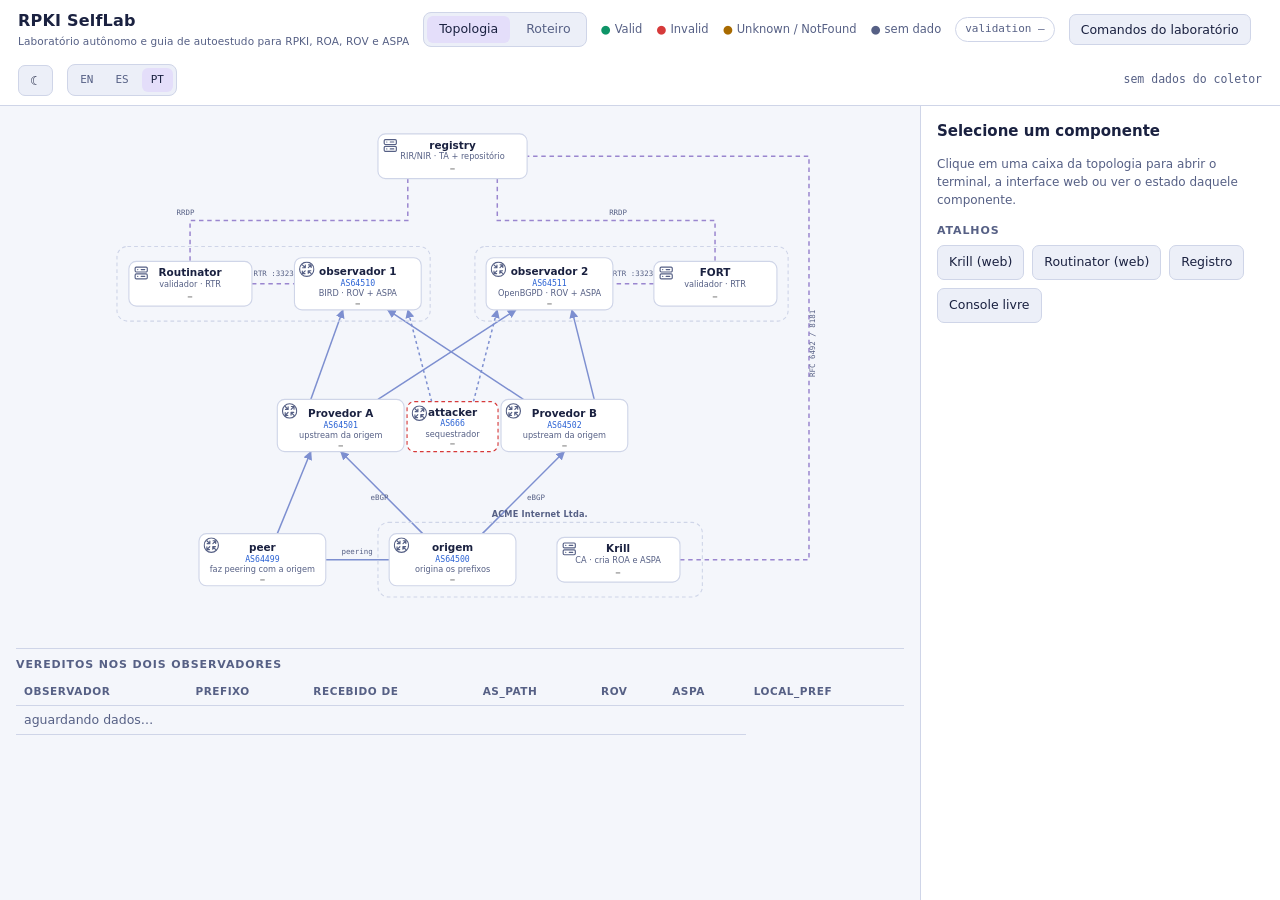
==== commit 6d5b4627: "Rewrite guide/README prose to read naturally, move peer ASN into documentation range The peer's ASN " ====
--- a/dashboard/index.html
+++ b/dashboard/index.html
@@ -403,7 +403,7 @@
         <rect x="150" y="560" width="170" height="70"/>
         <use class="ico" href="#ico-router" x="156" y="565" width="21" height="21"/>
         <text class="title" x="235" y="583" text-anchor="middle" id="n-peer-title">peer</text>
-        <text class="asn" x="235" y="598" text-anchor="middle">AS64999</text>
+        <text class="asn" x="235" y="598" text-anchor="middle">AS64499</text>
         <text class="role" x="235" y="612" text-anchor="middle" id="n-peer-role">peers with the origin</text>
         <text class="pill" id="p-peer" x="235" y="625" text-anchor="middle">&#8212;</text>
       </g>
@@ -602,7 +602,8 @@
   "lab_cmd_step2-hijack-simple_desc": { pt: "AS666 anuncia os prefixos da origem como se fossem seus (AS_PATH: 666)", es: "AS666 anuncia los prefijos del origen como propios (AS_PATH: 666)", en: "AS666 announces the origin's prefixes as its own (AS_PATH: 666)" },
   "lab_cmd_step3-rov-mark_desc":      { pt: "implanta o ROV nos dois observadores, em modo de marcação: rotas inválidas ganham uma community e uma preferência menor", es: "implanta ROV en los dos observers, en modo de marcado: las rutas inválidas reciben una community y una preferencia menor", en: "deploys ROV on both observers, in marking mode: invalid routes get a community and a lower preference" },
   "lab_cmd_step4-hijack-posrov_desc": { pt: "AS666 forja o AS_PATH para terminar na origem verdadeira (AS_PATH: 666 64500)", es: "AS666 falsifica el AS_PATH para terminar en el origen verdadero (AS_PATH: 666 64500)", en: "AS666 forges the AS_PATH so it ends in the real origin (AS_PATH: 666 64500)" },
-  "lab_cmd_step5-aspa-mark_desc":     { pt: "implanta a verificação ASPA nos dois observadores, também em modo de marcação (o ROV continua só marcando)", es: "implanta la verificación ASPA en los dos observers, también en modo de marcado (ROV sigue solo marcando)", en: "deploys ASPA verification on both observers, also in marking mode (ROV keeps only marking too)" },
+  "lab_cmd_step5-aspa-mark_desc":     { pt: "implanta a verificação ASPA nos dois observadores, também em modo de marcação (o ROV continua só marcando); ASPA lista só o Provedor A", es: "implanta la verificación ASPA en los dos observers, también en modo de marcado (ROV sigue solo marcando); ASPA lista solo al Proveedor A", en: "deploys ASPA verification on both observers, also in marking mode (ROV keeps only marking too); ASPA lists Provider A only" },
+  "lab_cmd_step6-add-provider-b_desc": { pt: "acrescenta o Provedor B ao objeto ASPA", es: "agrega al Proveedor B al objeto ASPA", en: "adds Provider B to the ASPA object" },
   "lab_cmd_step7-leak-on_desc":       { pt: "o peer começa a vazar as rotas da origem para o Provedor A", es: "el peer empieza a filtrar las rutas del origen hacia el Proveedor A", en: "peer starts leaking the origin's routes to Provider A" },
   "lab_cmd_step8-drop_desc":          { pt: "ROV e ASPA passam a descartar as rotas inválidas (o que roteadores de verdade fazem)", es: "ROV y ASPA pasan a descartar las rutas inválidas (lo que hacen los routers de verdad)", en: "ROV and ASPA both start dropping invalid routes (what real routers do)" },
   "lab_cmd_step9-leak-off_desc":      { pt: "o peer para de vazar", es: "el peer deja de filtrar", en: "peer stops leaking" },
@@ -661,8 +662,8 @@
       info: {
         "Imagem": "nlnetlabs/krill:v0.16.0",
         "Interface web": KRILL_URL,
-        "Token": "passlab",
-        "Nome da CA": "minha_ca",
+        "Token": "labpass",
+        "Nome da CA": "acme_ca",
         "ASPA": "só via krillc (CLI)",
       },
       links: [["Interface web do Krill", KRILL_URL]],
@@ -693,7 +694,7 @@
         "Flags": "--server.max-rtr-version=2 --rsync.enabled=false",
       },
       term: [["Terminal", "fort"]],
-      hint: "fort --version\nfort --tal=/tals --mode=print",
+      hint: "cat /var/lib/fort/vrps.json\ncat /var/lib/fort/aspas.json",
     },
     attacker: {
       name: "attacker — AS666",
@@ -705,9 +706,9 @@
       hint: "show protocols\nshow route export observer1_v4",
     },
     peer: {
-      name: "peer — AS64999",
+      name: "peer — AS64499",
       role: "Uma rede legítima que faz peering privado com a origem e compra trânsito do Provedor A. Normalmente guarda para si o que aprende da origem; quando o vazamento do roteiro é ligado, repassa essas rotas ao Provedor A.",
-      info: { "ASN": "64999 (faixa de uso privado, RFC 6996)",
+      info: { "ASN": "64499 (ASN de documentação, RFC 5398)",
               "Peering com a origem": "10.200.9.10 / fd00:9::10", "Trânsito do Provedor A": "10.200.10.10 / fd00:10::10",
               "Configs": "bird/peer-off.conf, peer-leak.conf" },
       term: [["Terminal (birdc)", "peer", "birdc"], ["Shell", "peer"]],
@@ -715,8 +716,8 @@
     },
     origin: {
       name: "origem — AS64500",
-      role: "O seu AS. Origina 10.0.0.0/24 e 3fff:cafe::/32 e é multihomed nos Provedores A e B. Prefere o B: o anúncio para o A leva prepend duas vezes.",
-      info: { "ASN": "64500", "IPv4": "10.0.0.0/24", "IPv6": "3fff:cafe::/32",
+      role: "O seu AS. Origina 203.0.113.0/24 e 3fff:cafe::/32 e é multihomed nos Provedores A e B. Prefere o B: o anúncio para o A leva prepend duas vezes.",
+      info: { "ASN": "64500", "IPv4": "203.0.113.0/24", "IPv6": "3fff:cafe::/32",
               "Enlace A": "10.200.1.10 / fd00:1::10", "Enlace B": "10.200.2.10 / fd00:2::10", "Config": "bird/origin.conf" },
       term: [["Terminal (birdc)", "origin", "birdc"], ["Shell", "origin"]],
       hint: "show protocols\nshow route export provider_a_v4",
@@ -779,8 +780,8 @@
       info: {
         "Imagen": "nlnetlabs/krill:v0.16.0",
         "Interfaz web": KRILL_URL,
-        "Token": "passlab",
-        "Nombre de la CA": "minha_ca",
+        "Token": "labpass",
+        "Nombre de la CA": "acme_ca",
         "ASPA": "solo vía krillc (CLI)",
       },
       links: [["Interfaz web de Krill", KRILL_URL]],
@@ -811,7 +812,7 @@
         "Flags": "--server.max-rtr-version=2 --rsync.enabled=false",
       },
       term: [["Terminal", "fort"]],
-      hint: "fort --version\nfort --tal=/tals --mode=print",
+      hint: "cat /var/lib/fort/vrps.json\ncat /var/lib/fort/aspas.json",
     },
     attacker: {
       name: "attacker — AS666",
@@ -823,9 +824,9 @@
       hint: "show protocols\nshow route export observer1_v4",
     },
     peer: {
-      name: "peer — AS64999",
+      name: "peer — AS64499",
       role: "Una red legítima que hace peering privado con el origen y compra tránsito del Proveedor A. Normalmente se guarda lo que aprende del origen; cuando se activa la fuga de la guía, pasa esas rutas al Proveedor A.",
-      info: { "ASN": "64999 (rango de uso privado, RFC 6996)",
+      info: { "ASN": "64499 (ASN de documentación, RFC 5398)",
               "Peering con el origen": "10.200.9.10 / fd00:9::10", "Tránsito del Proveedor A": "10.200.10.10 / fd00:10::10",
               "Configs": "bird/peer-off.conf, peer-leak.conf" },
       term: [["Terminal (birdc)", "peer", "birdc"], ["Shell", "peer"]],
@@ -833,8 +834,8 @@
     },
     origin: {
       name: "origen — AS64500",
-      role: "Su AS. Origina 10.0.0.0/24 y 3fff:cafe::/32 y es multihomed en los Proveedores A y B. Prefiere B: el anuncio hacia A lleva prepend dos veces.",
-      info: { "ASN": "64500", "IPv4": "10.0.0.0/24", "IPv6": "3fff:cafe::/32",
+      role: "Su AS. Origina 203.0.113.0/24 y 3fff:cafe::/32 y es multihomed en los Proveedores A y B. Prefiere B: el anuncio hacia A lleva prepend dos veces.",
+      info: { "ASN": "64500", "IPv4": "203.0.113.0/24", "IPv6": "3fff:cafe::/32",
               "Enlace A": "10.200.1.10 / fd00:1::10", "Enlace B": "10.200.2.10 / fd00:2::10", "Config": "bird/origin.conf" },
       term: [["Terminal (birdc)", "origin", "birdc"], ["Shell", "origin"]],
       hint: "show protocols\nshow route export provider_a_v4",
@@ -897,8 +898,8 @@
       info: {
         "Image": "nlnetlabs/krill:v0.16.0",
         "Web UI": KRILL_URL,
-        "Token": "passlab",
-        "CA name": "minha_ca",
+        "Token": "labpass",
+        "CA name": "acme_ca",
         "ASPA": "krillc (CLI) only",
       },
       links: [["Krill web UI", KRILL_URL]],
@@ -929,7 +930,7 @@
         "Flags": "--server.max-rtr-version=2 --rsync.enabled=false",
       },
       term: [["Terminal", "fort"]],
-      hint: "fort --version\nfort --tal=/tals --mode=print",
+      hint: "cat /var/lib/fort/vrps.json\ncat /var/lib/fort/aspas.json",
     },
     attacker: {
       name: "attacker — AS666",
@@ -941,9 +942,9 @@
       hint: "show protocols\nshow route export observer1_v4",
     },
     peer: {
-      name: "peer — AS64999",
+      name: "peer — AS64499",
       role: "A legitimate network that peers privately with the origin and buys transit from Provider A. Normally it keeps what it learns from the origin to itself; when the guide's leak is switched on, it passes those routes on to Provider A.",
-      info: { "ASN": "64999 (private-use range, RFC 6996)",
+      info: { "ASN": "64499 (documentation ASN, RFC 5398)",
               "Peering with origin": "10.200.9.10 / fd00:9::10", "Transit from Provider A": "10.200.10.10 / fd00:10::10",
               "Configs": "bird/peer-off.conf, peer-leak.conf" },
       term: [["Terminal (birdc)", "peer", "birdc"], ["Shell", "peer"]],
@@ -951,8 +952,8 @@
     },
     origin: {
       name: "origin — AS64500",
-      role: "Your AS. Originates 10.0.0.0/24 and 3fff:cafe::/32 and is multihomed to Providers A and B. It prefers B: the announcement to A is prepended twice.",
-      info: { "ASN": "64500", "IPv4": "10.0.0.0/24", "IPv6": "3fff:cafe::/32",
+      role: "Your AS. Originates 203.0.113.0/24 and 3fff:cafe::/32 and is multihomed to Providers A and B. It prefers B: the announcement to A is prepended twice.",
+      info: { "ASN": "64500", "IPv4": "203.0.113.0/24", "IPv6": "3fff:cafe::/32",
               "Link A": "10.200.1.10 / fd00:1::10", "Link B": "10.200.2.10 / fd00:2::10", "Config": "bird/origin.conf" },
       term: [["Terminal (birdc)", "origin", "birdc"], ["Shell", "origin"]],
       hint: "show protocols\nshow route export provider_a_v4",
@@ -1028,7 +1029,7 @@
 // lab.conf has different ones, they get swapped in at render time - this
 // way the Markdown guide stays readable outside the browser too, with no
 // template placeholders.
-const DEFAULTS = { ASN: "64500", V4: "10.0.0.0/24", V6: "3fff:cafe::/32",
+const DEFAULTS = { ASN: "64500", V4: "203.0.113.0/24", V6: "3fff:cafe::/32",
                  V4MAX: "24", V6MAX: "32" };
 
 function substituteDefaults(text) {
@@ -1086,7 +1087,7 @@
 
 const LAB_COMMANDS = ["refresh", "status", "logs",
                       "step1-clean", "step2-hijack-simple", "step3-rov-mark",
-                      "step4-hijack-posrov", "step5-aspa-mark",
+                      "step4-hijack-posrov", "step5-aspa-mark", "step6-add-provider-b",
                       "step7-leak-on", "step8-drop", "step9-leak-off", "step9-hijack-off"];
 
 function renderLabCommandsPanel() {
@@ -1158,7 +1159,11 @@
   if (id === "fort" && state.fort) {
     h += `<div class="section"><h3>${t("validated_set")}</h3><dl class="info">` +
          `<dt>VRPs</dt><dd>${state.fort.roas ?? "—"}</dd>` +
-         `<dt>ASPAs</dt><dd>${state.fort.aspas ?? "—"}</dd></dl></div>`;
+         `<dt>ASPAs</dt><dd>${state.fort.aspas ?? "—"}</dd></dl>`;
+    if ((state.fort.aspa_list || []).length) {
+      h += `<pre>${esc(JSON.stringify(state.fort.aspa_list, null, 1))}</pre>`;
+    }
+    h += `</div>`;
   }
   if (n.hint) h += `<div class="section"><h3>${t("useful_commands")}</h3><pre>${esc(n.hint)}</pre></div>`;
 
@@ -1225,7 +1230,6 @@
   const r = state.routinator || {};
   pill("routinator", r.vrps === null || r.vrps === undefined ? "—" : `${r.vrps} VRP · ${r.aspas ?? 0} ASPA`,
        r.vrps ? "ok" : "warn");
-  // FORT has no HTTP API, so what we show is what observer2 actually got over RTR
   const f = state.fort || {};
   pill("fort", !f.up ? t("pill_stopped")
                : (f.roas === null || f.roas === undefined ? "—" : `${f.roas} VRP · ${f.aspas ?? 0} ASPA`),
@@ -1306,7 +1310,7 @@
   const peeringUp = (peerNode.protocols || []).some(p => p.name === "origin_v4" && p.state === "up");
   const peeringEl = document.getElementById("e-peer-org");
   if (peeringEl) peeringEl.classList.toggle("good", peeringUp);
-  const peerAsn = String((state.config || {}).PEER_ASN || "64999");
+  const peerAsn = String((state.config || {}).PEER_ASN || "64499");
   const leaked = [...routesFor("observer1"), ...routesFor("observer2")]
     .filter(x => String(x.path).split(/\s+/).includes(peerAsn));
   const leakAccepted = leaked.some(x => x.rov !== "Invalid" && x.aspa !== "Invalid");
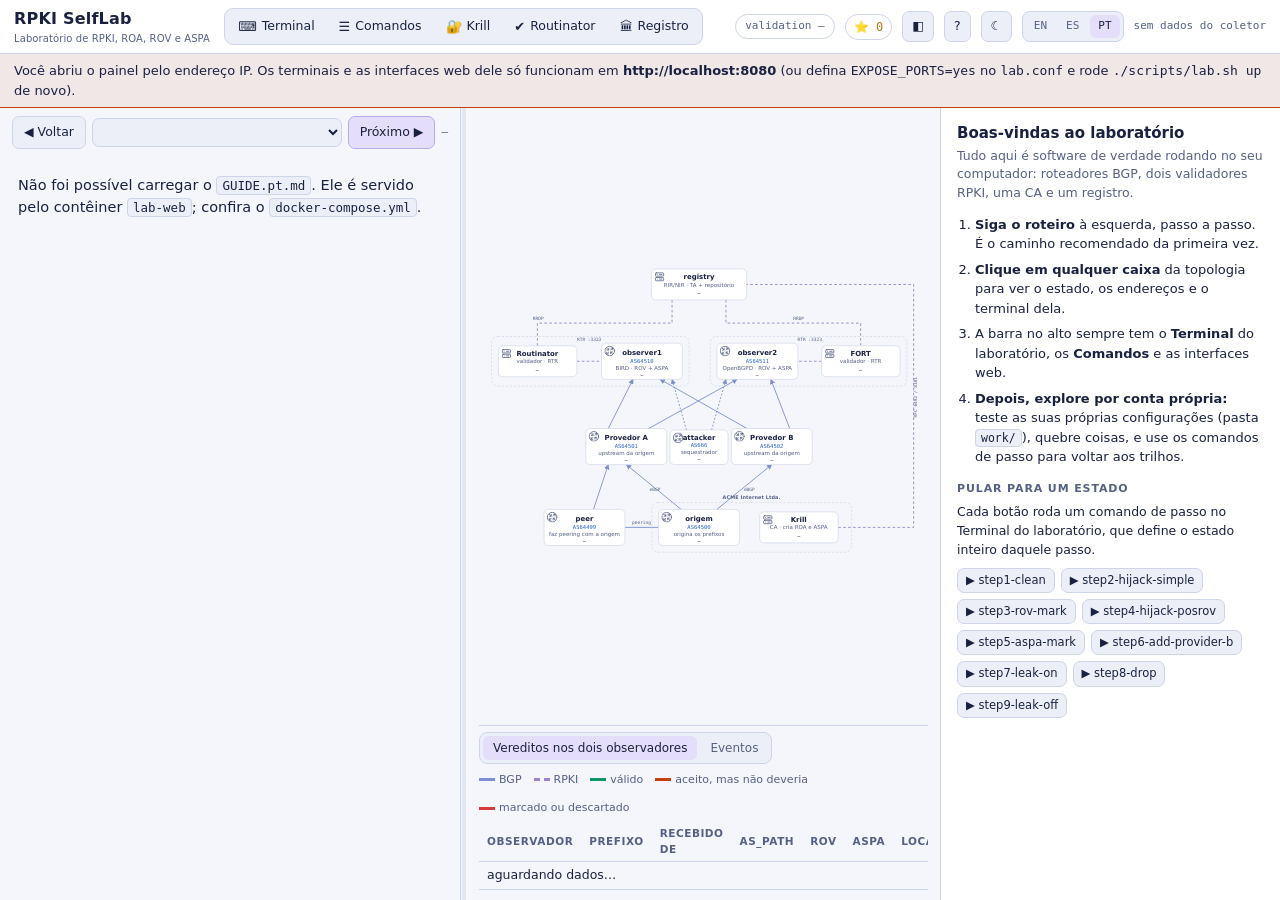
==== commit 2cf60c28: "Rebuild the panel: fixed tools bar, tabbed terminals, challenges, checkpoints - dashboard split into" ====
--- a/dashboard/index.html
+++ b/dashboard/index.html
@@ -1,7 +1,7 @@
 <!DOCTYPE html>
 <!-- SPDX-License-Identifier: Apache-2.0
      Copyright 2026 The rpki-selflab authors -->
-<html lang="pt-BR">
+<html lang="en">
 <head>
 <meta charset="utf-8">
 <meta name="viewport" content="width=device-width, initial-scale=1">
@@ -10,1632 +10,286 @@
   try { const th = localStorage.getItem("rpki-selflab-theme");
         document.documentElement.dataset.theme = (th === "dark") ? "dark" : "light"; } catch (_) {}
 </script>
-<style>
-  :root {
-    --bg: #0b1020;
-    --bg-alt: #121a33;
-    --bg-soft: #18213f;
-    --line: #2a3560;
-    --text: #e8ecf8;
-    --text-weak: #97a1c4;
-    --ok: #34d399;
-    --warn: #fbbf24;
-    --error: #f87171;
-    --info: #60a5fa;
-    --accent: #a78bfa;
-    --link-bgp: #4b5fa8;
-    --link-rpki: #6d5aa0;
-    --sel-bg: #2b2350;
-    --sel-line: #4c3f8a;
-    --term-bg: #070b16;
-    --warn-tint: rgba(251,191,36,.07);
-    color-scheme: dark;
-    --mono: ui-monospace, SFMono-Regular, "SF Mono", Menlo, Consolas, monospace;
-  }
-  :root[data-theme="light"] {
-    --bg: #f4f6fb;
-    --bg-alt: #ffffff;
-    --bg-soft: #eceff8;
-    --line: #cfd5e8;
-    --text: #1a2140;
-    --text-weak: #566085;
-    --ok: #0e9467;
-    --warn: #a86a00;
-    --error: #d63a3a;
-    --info: #2a62d4;
-    --accent: #7c4dde;
-    --link-bgp: #7d8fd0;
-    --link-rpki: #9a86cf;
-    --sel-bg: #e4defa;
-    --sel-line: #b9aae8;
-    --term-bg: #e6e9f3;
-    --warn-tint: rgba(168,106,0,.09);
-    color-scheme: light;
-  }
-  * { box-sizing: border-box; }
-  html, body { height: 100%; }
-  body {
-    margin: 0;
-    background: var(--bg);
-    color: var(--text);
-    font: 15px/1.5 system-ui, -apple-system, "Segoe UI", Roboto, sans-serif;
-    height: 100dvh;
-    display: grid;
-    grid-template-rows: auto minmax(0, 1fr);
-    overflow: hidden;
-  }
-  header {
-    display: flex; align-items: center; gap: 14px; flex-wrap: wrap;
-    padding: 9px 18px; border-bottom: 1px solid var(--line); background: var(--bg-alt);
-  }
-  header .brand { display: flex; flex-direction: column; gap: 1px; }
-  header .tagline { font-size: 10.5px; color: var(--text-weak); letter-spacing: .1px; }
-  header h1 { font-size: 16px; margin: 0; font-weight: 650; letter-spacing: .2px; }
-  header .clock { margin-left: auto; font-family: var(--mono); font-size: 11.5px; color: var(--text-weak); }
-
-  main { display: grid; grid-template-columns: minmax(0,1fr) 360px; min-height: 0;
-         overflow: hidden; transition: grid-template-columns .18s ease; }
-  main.with-term { grid-template-columns: minmax(0,1fr) 320px minmax(380px, 40vw); }
-
-  .left-pane { display: grid; grid-template-rows: minmax(0,1fr); min-height: 0;
-         padding: 10px 16px 12px; overflow: hidden; }
-  .topology-wrap { min-height: 0; display: flex; justify-content: center; }
-  svg { width: 100%; height: 58vh; max-height: 560px; display: block; }
-
-  .node rect { fill: var(--bg-alt); stroke: var(--line); stroke-width: 1.5; rx: 10; transition: all .15s; }
-  .node:hover rect, .node:focus rect { stroke: var(--accent); filter: brightness(1.15); }
-  .node.sel rect { stroke: var(--accent); stroke-width: 2.5; }
-  .node { cursor: pointer; outline: none; }
-  .node .ico { fill: none; stroke: var(--text-weak); stroke-width: 1.2; stroke-linecap: round; stroke-linejoin: round; pointer-events: none; }
-  .node .title { fill: var(--text); font-size: 14px; font-weight: 600; }
-  .node .role  { fill: var(--text-weak); font-size: 11px; }
-  .node .asn    { fill: var(--info); font-size: 11px; font-family: var(--mono); }
-  .node .pill   { font-size: 10px; font-family: var(--mono); }
-
-  .link { stroke: var(--line); stroke-width: 2; fill: none; }
-  .link.bgp { stroke: var(--link-bgp); }
-  .link.rpki { stroke: var(--link-rpki); stroke-dasharray: 6 5; }
-  .link.bad { stroke: var(--error); }
-  .link.good  { stroke: var(--ok); }
-  .link.warn  { stroke: var(--warn); }
-  .stage-badge { font-family: var(--mono); font-size: 11px; padding: 3px 9px; border-radius: 999px;
-                 border: 1px solid var(--line); color: var(--text-weak); white-space: nowrap; cursor: help; }
-  .stage-badge.mark { color: var(--info); border-color: var(--info); }
-  .stage-badge.drop { color: var(--ok); border-color: var(--ok); }
-  .stage-badge.mixed { color: var(--warn); border-color: var(--warn); }
-  .link.hostile { stroke-dasharray: 4 4; }
-  .node.hostile rect { stroke: var(--error); stroke-dasharray: 5 4; }
-  .label { fill: var(--text-weak); font-size: 10px; font-family: var(--mono); }
-  .org-group { fill: none; stroke: var(--line); stroke-width: 1.5; stroke-dasharray: 5 4; rx: 14; }
-  .org-label { fill: var(--text-weak); font-size: 11px; font-weight: 600; letter-spacing: .02em; }
-
-  .verdicts-box { min-height: 0; display: flex; flex-direction: column;
-                 border-top: 1px solid var(--line); padding-top: 8px; }
-  .verdicts-box h3 { font-size: 11px; text-transform: uppercase; letter-spacing: .08em;
-                    color: var(--text-weak); margin: 0 0 5px; font-weight: 600; }
-  .verdicts-scroll { overflow: auto; min-height: 0; flex: 1; }
-
-  aside {
-    border-left: 1px solid var(--line); padding: 14px 16px 20px;
-    background: var(--bg-alt); overflow-y: auto; min-height: 0;
-  }
-  aside h2 { font-size: 15px; margin: 0 0 2px; }
-  aside .role-large { color: var(--text-weak); font-size: 12px; margin-bottom: 12px; }
-  .actions { display: flex; flex-wrap: wrap; gap: 8px; margin-bottom: 14px; }
-  .btn {
-    display: inline-block; padding: 7px 11px; border-radius: 7px; font-size: 12.5px;
-    border: 1px solid var(--line); background: var(--bg-soft); color: var(--text);
-    text-decoration: none; cursor: pointer; font-family: inherit;
-  }
-  .btn:hover { border-color: var(--accent); }
-  .btn.pri { background: var(--sel-bg); border-color: var(--sel-line); }
-
-  dl.info { display: grid; grid-template-columns: auto 1fr; gap: 3px 12px; font-size: 12.5px; margin: 0 0 14px; }
-  dl.info dt { color: var(--text-weak); }
-  dl.info dd { margin: 0; font-family: var(--mono); font-size: 12px; word-break: break-all; }
-
-  .section { margin-top: 14px; }
-  .warn-box { margin-top: 14px; padding: 9px 13px; border-left: 3px solid var(--warn);
-              background: rgba(251,191,36,.07); border-radius: 0 7px 7px 0; font-size: 12.5px; }
-  .warn-box code { background: var(--bg-soft); border: 1px solid var(--line); border-radius: 4px;
-                    padding: 1px 5px; font-family: var(--mono); font-size: 12px; }
-  .section h3 { font-size: 11px; text-transform: uppercase; letter-spacing: .08em;
-              color: var(--text-weak); margin: 0 0 6px; font-weight: 600; }
-  pre {
-    background: var(--bg); border: 1px solid var(--line); border-radius: 8px;
-    padding: 10px; overflow: auto; max-height: 200px; font-family: var(--mono);
-    font-size: 11.5px; line-height: 1.45; margin: 0; white-space: pre;
-  }
-
-  table.verdicts { width: 100%; border-collapse: collapse; font-size: 12.5px; }
-  table.verdicts th, table.verdicts td { text-align: left; padding: 5px 8px; border-bottom: 1px solid var(--line); }
-  table.verdicts th { color: var(--text-weak); font-weight: 600; font-size: 10.5px;
-                   text-transform: uppercase; letter-spacing: .05em;
-                   position: sticky; top: 0; background: var(--bg); }
-  table.verdicts td.mono { font-family: var(--mono); font-size: 11.5px; }
-
-  .tag { display: inline-block; padding: 1px 7px; border-radius: 99px; font-size: 11px;
-         font-weight: 600; font-family: var(--mono); }
-  .tag.Valid    { background: rgba(52,211,153,.16); color: var(--ok); }
-  .tag.Invalid  { background: rgba(248,113,113,.16); color: var(--error); }
-  .tag.Unknown, .tag.NotFound { background: rgba(251,191,36,.16); color: var(--warn); }
-  .tag.off      { background: rgba(151,161,196,.15); color: var(--text-weak); }
-  .tag.best   { background: rgba(96,165,250,.16); color: var(--info); }
-
-  .legend { display: flex; gap: 14px; flex-wrap: wrap; font-size: 11.5px; color: var(--text-weak); }
-  .legend span::before { content: "●"; margin-right: 4px; }
-  .legend .v::before { color: var(--ok); }
-  .legend .i::before { color: var(--error); }
-  .legend .u::before { color: var(--warn); }
-  .legend .d::before { color: var(--text-weak); }
-
-  /* ---- tabs (topology / script) and the language switcher ---- */
-  .tabs, .language-switcher { display: flex; gap: 4px; background: var(--bg-soft); padding: 3px;
-          border-radius: 8px; border: 1px solid var(--line); }
-  .tabs button, .language-switcher button {
-                 border: none; background: none; color: var(--text-weak); cursor: pointer;
-                 font: inherit; font-size: 12.5px; padding: 4px 12px; border-radius: 6px; }
-  .tabs button.active, .language-switcher button.active { background: var(--sel-bg); color: var(--text); }
-  .language-switcher button { padding: 4px 9px; font-size: 11px; font-family: var(--mono); }
-
-  .view { display: grid; grid-template-rows: auto minmax(0,1fr); gap: 10px; min-height: 0; }
-  .view.hidden { display: none; }
-
-  /* ---- step-by-step guide ---- */
-  .guide-nav { display: flex; align-items: center; gap: 8px; flex-wrap: wrap; }
-  .guide-nav select { background: var(--bg-soft); color: var(--text); border: 1px solid var(--line);
-                    border-radius: 7px; padding: 6px 9px; font: inherit; font-size: 12.5px;
-                    max-width: 380px; flex: 1; }
-  .guide-nav .counter { font-family: var(--mono); font-size: 11.5px; color: var(--text-weak); }
-  .guide-nav .btn:disabled { opacity: .35; cursor: default; }
-
-  .guide-body { overflow-y: auto; min-height: 0; padding-right: 10px; font-size: 14px; }
-  .guide-body h1 { font-size: 20px; margin: 0 0 10px; }
-  .guide-body h2 { font-size: 17px; margin: 0 0 14px; color: var(--text); }
-  .guide-body h3 { font-size: 14px; margin: 20px 0 6px; color: var(--accent);
-                  text-transform: none; letter-spacing: 0; }
-  .guide-body p { margin: 0 0 11px; }
-  .guide-body ol, .guide-body ul { margin: 0 0 12px; padding-left: 22px; }
-  .guide-body li { margin-bottom: 7px; }
-  .guide-body li > p { margin: 0 0 7px; }
-  .guide-body a { color: var(--info); }
-  .guide-body code { background: var(--bg-soft); border: 1px solid var(--line); border-radius: 4px;
-                    padding: 1px 5px; font-family: var(--mono); font-size: 12.5px; }
-  .guide-body blockquote { margin: 0 0 12px; padding: 9px 13px; border-left: 3px solid var(--warn);
-                          background: rgba(251,191,36,.07); border-radius: 0 7px 7px 0; }
-  .guide-body blockquote p:last-child { margin-bottom: 0; }
-  .guide-body table { border-collapse: collapse; margin: 0 0 13px; font-size: 13px; }
-  .guide-body th, .guide-body td { border: 1px solid var(--line); padding: 5px 10px; text-align: left; }
-  .guide-body th { background: var(--bg-soft); color: var(--text-weak); font-size: 11.5px;
-                  text-transform: uppercase; letter-spacing: .04em; }
-  .guide-body hr { border: none; border-top: 1px solid var(--line); margin: 18px 0; }
-
-  .code-block { position: relative; margin: 0 0 13px; }
-  .code-block pre { max-height: none; }
-  .code-block .copy-btn { position: absolute; top: 6px; right: 6px; padding: 2px 8px; font-size: 11px;
-                   opacity: 0; transition: opacity .12s; }
-  .code-block:hover .copy-btn, .code-block .copy-btn:focus { opacity: 1; }
-
-  /* Terminal: opens as a right-hand column, so the page never grows */
-  .term-panel {
-    display: none; min-height: 0; gap: 8px; padding: 10px 12px 14px;
-    border-left: 1px solid var(--line); background: var(--term-bg);
-    grid-template-rows: auto minmax(0,1fr);
-  }
-  main.with-term .term-panel { display: grid; }
-  .term-panel .term-bar { display: flex; align-items: center; gap: 10px; }
-  .term-panel .term-bar h3 { margin: 0; font-size: 11px; text-transform: uppercase;
-                            letter-spacing: .08em; color: var(--text-weak);
-                            overflow: hidden; text-overflow: ellipsis; white-space: nowrap; }
-  .term-panel .term-bar .btn { margin-left: auto; padding: 4px 9px; font-size: 11.5px; }
-  .term-panel iframe { width: 100%; height: 100%; border: 1px solid var(--line);
-                         border-radius: 8px; background: #000; }
-
-  /* On narrow screens the panel goes back to scrolling normally */
-  @media (max-width: 900px) {
-    body { height: auto; overflow: auto; }
-    main { grid-template-columns: 1fr; overflow: visible; }
-    .left-pane { overflow: visible; }
-    aside { overflow: visible; border-left: none; border-top: 1px solid var(--line); }
-    main.with-term { grid-template-columns: 1fr; }
-    .term-panel { border-left: none; border-top: 1px solid var(--line); height: 60vh; }
-    svg { height: auto; max-height: none; }
-  }
-</style>
+<link rel="stylesheet" href="app.css">
 </head>
 <body>
 
 <header>
   <div class="brand">
     <h1 data-i18n="h1">RPKI SelfLab</h1>
-    <div class="tagline" data-i18n="tagline">Standalone Lab and Self-Study Guide for RPKI, ROA, ROV, and ASPA</div>
+    <div class="tagline" data-i18n="tagline"></div>
   </div>
-  <span class="tabs">
-    <button id="tab-topology" class="active" data-i18n="tab_topology">Topology</button>
-    <button id="tab-guide" data-i18n="tab_guide">Script</button>
+  <span class="segmented mobile-tabs" id="mobile-tabs">
+    <button data-view="guide" data-i18n="tab_guide">Guide</button>
+    <button data-view="topology" data-i18n="tab_topology">Topology</button>
   </span>
-  <span class="legend">
-    <span class="v">Valid</span><span class="i">Invalid</span>
-    <span class="u">Unknown / NotFound</span><span class="d" data-i18n="legend_no_data">no data</span>
-  </span>
+  <nav class="toolbar" id="toolbar" aria-label="Tools">
+    <button class="tool" data-tool="lab"><span class="ico">⌨</span><span data-i18n="tb_terminal"></span></button>
+    <button class="tool" data-tool="commands"><span class="ico">☰</span><span data-i18n="tb_commands"></span></button>
+    <button class="tool" data-tool="krill"><span class="ico">🔐</span>Krill</button>
+    <button class="tool" data-tool="routinator"><span class="ico">✔</span>Routinator</button>
+    <button class="tool" data-tool="registry"><span class="ico">🏛</span><span id="tool-registry-label" data-i18n="tool_registry"></span></button>
+  </nav>
+  <span class="spacer"></span>
   <span class="stage-badge" id="stage-badge" data-i18n-title="stage_tip">validation —</span>
-  <button class="btn" id="btn-lab-commands" data-i18n="lab_cmds_btn">Lab commands</button>
-  <button class="btn" id="btn-theme" type="button"></button>
+  <button class="step-chip hidden" id="step-chip" data-i18n-title="step_chip_tip"></button>
+  <span class="score" id="score" data-i18n-title="score_tip">⭐ 0</span>
+  <button class="btn icon-btn" id="btn-guide-toggle"></button>
+  <button class="btn icon-btn" id="btn-help" aria-label="Help">?</button>
+  <button class="btn icon-btn" id="btn-theme" type="button"></button>
   <span class="language-switcher" id="language-switcher"></span>
   <span class="clock" id="clock" data-i18n="connecting">connecting…</span>
 </header>
 
-<main>
-  <div class="left-pane">
-   <div class="view" id="view-topology">
+<div class="banner" id="banner"></div>
+
+<main id="main">
+  <section class="pane" id="guide-pane" aria-label="Guide">
+    <div class="guide-nav">
+      <button class="btn" id="guide-prev" data-i18n="guide_prev">◀</button>
+      <select id="guide-select" data-i18n-aria="guide_aria_select"></select>
+      <button class="btn pri" id="guide-next" data-i18n="guide_next">▶</button>
+      <span class="counter" id="guide-counter">—</span>
+    </div>
+    <div class="progress" id="guide-progress"></div>
+    <!-- Mode and "Commands in" switches: hidden while SHOW_GUIDE_OPTS (guide.js)
+         is false; the guide then runs in Challenge mode, commands in the panel. -->
+    <div class="guide-opts" id="guide-opts" hidden>
+      <span class="opt-label" data-i18n="mode_label">Mode</span>
+      <span class="segmented" id="mode-switch" data-i18n-title="mode_tip">
+        <button data-mode="guided" data-i18n="mode_guided">Guided</button>
+        <button data-mode="challenge" data-i18n="mode_challenge">Challenge</button>
+      </span>
+      <span class="opt-label" data-i18n="run_label">Commands in</span>
+      <span class="segmented" id="run-switch" data-i18n-title="run_tip">
+        <button data-run="panel" data-i18n="run_panel">the panel</button>
+        <button data-run="host" data-i18n="run_host">my terminal</button>
+      </span>
+    </div>
+    <div class="guide-body" id="guide-body" data-i18n="guide_loading">loading the guide…</div>
+  </section>
+
+  <div class="splitter" id="split-guide" role="separator" aria-orientation="vertical"></div>
+
+  <section class="pane" id="center-pane" aria-label="Topology">
     <div class="topology-wrap">
-    <svg viewBox="0 0 1000 700" preserveAspectRatio="xMidYMid meet" role="img" aria-label="Lab topology" id="svg-topology">
-      <defs>
-        <symbol id="ico-router" viewBox="0 0 16 16"><circle cx="8" cy="8" r="7.3"/><path d="M9.6 6.4L12.5 3.5M9.8 3.5H12.5V6.2M6.4 9.6L3.5 12.5M6.2 12.5H3.5V9.8M3.5 3.5L6.4 6.4M3.8 6.5H6.5V3.8M12.5 12.5L9.6 9.6M9.5 12.2V9.5H12.2"/></symbol>
-        <symbol id="ico-server" viewBox="0 0 16 16"><rect x="1.8" y="2" width="12.4" height="5" rx="1.2"/><rect x="1.8" y="9" width="12.4" height="5" rx="1.2"/><path d="M4.4 4.5H4.5M4.4 11.5H4.5M8 4.5H11.6M8 11.5H11.6"/></symbol>
-        <marker id="arrow" viewBox="0 0 10 10" refX="9" refY="5" markerWidth="6"
-                markerHeight="6" orient="auto-start-reverse">
-          <path d="M0,0 L10,5 L0,10 z" style="fill: var(--link-bgp)"/>
-        </marker>
-      </defs>
-
-      <!-- RPKI links. Krill <-> LabNIC is routed around the right edge so it
-           doesn't cross the observer boxes; both validators pull the same
-           repository over RRDP. -->
-      <path class="link rpki" d="M795,595 L968,595 L968,54 L590,54"/>
-      <path class="link rpki" d="M430,84 L430,140 L138,140 L138,195"/>
-      <path class="link rpki" d="M550,84 L550,140 L842,140 L842,195"/>
-      <path class="link rpki" id="e-rtr1" d="M221,225 L278,225"/>
-      <path class="link rpki" id="e-rtr2" d="M760,225 L705,225"/>
-      <text class="label" x="976" y="350" transform="rotate(-90 976 350)">RFC 6492 / 8181</text>
-      <text class="label" x="144" y="133" text-anchor="end">RRDP</text>
-      <text class="label" x="700" y="133">RRDP</text>
-      <text class="label" x="250" y="215" text-anchor="middle">RTR :3323</text>
-      <text class="label" x="732" y="215" text-anchor="middle">RTR :3323</text>
-
-      <!-- BGP links. The origin is a customer of both providers, and each
-           provider hands the same prefix to BOTH observers. -->
-      <path class="link bgp" id="e-org-a" d="M450,560 L340,450" marker-end="url(#arrow)"/>
-      <path class="link bgp" id="e-org-b" d="M530,560 L640,450" marker-end="url(#arrow)"/>
-      <path class="link bgp" id="e-a-obs1" d="M300,380 L343,260" marker-end="url(#arrow)"/>
-      <path class="link bgp" id="e-a-obs2" d="M390,380 L575,260" marker-end="url(#arrow)"/>
-      <path class="link bgp" id="e-b-obs1" d="M585,380 L403,260" marker-end="url(#arrow)"/>
-      <path class="link bgp" id="e-b-obs2" d="M680,380 L650,260" marker-end="url(#arrow)"/>
-      <!-- peer: a bilateral peering link with the origin, plus transit from
-           Provider A. The route leak travels over the transit link. -->
-      <path class="link bgp" id="e-peer-org" d="M320,595 L405,595"/>
-      <path class="link bgp" id="e-peer-a" d="M255,560 L300,450" marker-end="url(#arrow)"/>
-      <text class="label" x="362" y="588" text-anchor="middle">peering</text>
-
-      <!-- AS666: a customer of the observers, at the same level as the providers -->
-      <path class="link bgp hostile" id="e-atk-obs1" d="M462,383 L430,260" marker-end="url(#arrow)"/>
-      <path class="link bgp hostile" id="e-atk-obs2" d="M518,383 L550,260" marker-end="url(#arrow)"/>
-
-      <text class="label" x="380" y="515">eBGP</text>
-      <text class="label" x="590" y="515">eBGP</text>
-
-      <!-- same-organization groupings -->
-      <rect class="org-group" x="40" y="175" width="420" height="100"/>
-      <rect class="org-group" x="520" y="175" width="420" height="100"/>
-      <rect class="org-group" x="390" y="545" width="435" height="100"/>
-      <text class="org-label" id="n-holder" x="607" y="538" text-anchor="middle">ACME Internet Ltda.</text>
-
-      <!-- the registry: local RIR/NIR or beta.registro.br, depending on MODE -->
-      <g class="node" data-id="registry" tabindex="0">
-        <rect x="390" y="24" width="200" height="60"/>
-        <use class="ico" href="#ico-server" x="396" y="29" width="21" height="21"/>
-        <text class="title" x="490" y="44" text-anchor="middle" id="n-registry">registry</text>
-        <text class="role" x="490" y="58" text-anchor="middle" id="n-registry-role">RIR/NIR · TA + repository</text>
-        <text class="pill" id="p-registry" x="490" y="74" text-anchor="middle">&#8212;</text>
-      </g>
-
-      <g class="node" data-id="routinator" tabindex="0">
-        <rect x="56" y="195" width="165" height="60"/>
-        <use class="ico" href="#ico-server" x="62" y="200" width="21" height="21"/>
-        <text class="title" x="138" y="215" text-anchor="middle">Routinator</text>
-        <text class="role" x="138" y="229" text-anchor="middle" id="n-routinator-role">validator · RTR</text>
-        <text class="pill" id="p-routinator" x="138" y="245" text-anchor="middle">&#8212;</text>
-      </g>
-
-      <g class="node" data-id="observer1" tabindex="0">
-        <rect x="278" y="190" width="170" height="70"/>
-        <use class="ico" href="#ico-router" x="284" y="195" width="21" height="21"/>
-        <text class="title" x="363" y="213" text-anchor="middle" id="n-observer1-title">observer1</text>
-        <text class="asn" x="363" y="228" text-anchor="middle">AS64510</text>
-        <text class="role" x="363" y="242" text-anchor="middle" id="n-observer1-role">BIRD · ROV + ASPA</text>
-        <text class="pill" id="p-observer1" x="363" y="255" text-anchor="middle">&#8212;</text>
-      </g>
-
-      <g class="node" data-id="observer2" tabindex="0">
-        <rect x="535" y="190" width="170" height="70"/>
-        <use class="ico" href="#ico-router" x="541" y="195" width="21" height="21"/>
-        <text class="title" x="620" y="213" text-anchor="middle" id="n-observer2-title">observer2</text>
-        <text class="asn" x="620" y="228" text-anchor="middle">AS64511</text>
-        <text class="role" x="620" y="242" text-anchor="middle" id="n-observer2-role">OpenBGPD · ROV + ASPA</text>
-        <text class="pill" id="p-observer2" x="620" y="255" text-anchor="middle">&#8212;</text>
-      </g>
-
-      <g class="node" data-id="fort" tabindex="0">
-        <rect x="760" y="195" width="165" height="60"/>
-        <use class="ico" href="#ico-server" x="766" y="200" width="21" height="21"/>
-        <text class="title" x="842" y="215" text-anchor="middle">FORT</text>
-        <text class="role" x="842" y="229" text-anchor="middle" id="n-fort-role">validator · RTR</text>
-        <text class="pill" id="p-fort" x="842" y="245" text-anchor="middle">&#8212;</text>
-      </g>
-
-      <g class="node" data-id="provider-a" tabindex="0">
-        <rect x="255" y="380" width="170" height="70"/>
-        <use class="ico" href="#ico-router" x="261" y="385" width="21" height="21"/>
-        <text class="title" x="340" y="403" text-anchor="middle" id="n-provider-a-title">Provider A</text>
-        <text class="asn" x="340" y="418" text-anchor="middle">AS64501</text>
-        <text class="role" x="340" y="432" text-anchor="middle" id="n-provider-a-role">upstream of the origin</text>
-        <text class="pill" id="p-provider-a" x="340" y="445" text-anchor="middle">&#8212;</text>
-      </g>
-
-      <g class="node" data-id="provider-b" tabindex="0">
-        <rect x="555" y="380" width="170" height="70"/>
-        <use class="ico" href="#ico-router" x="561" y="385" width="21" height="21"/>
-        <text class="title" x="640" y="403" text-anchor="middle" id="n-provider-b-title">Provider B</text>
-        <text class="asn" x="640" y="418" text-anchor="middle">AS64502</text>
-        <text class="role" x="640" y="432" text-anchor="middle" id="n-provider-b-role">upstream of the origin</text>
-        <text class="pill" id="p-provider-b" x="640" y="445" text-anchor="middle">&#8212;</text>
-      </g>
-
-      <g class="node" data-id="origin" tabindex="0">
-        <rect x="405" y="560" width="170" height="70"/>
-        <use class="ico" href="#ico-router" x="411" y="565" width="21" height="21"/>
-        <text class="title" x="490" y="583" text-anchor="middle" id="n-origin-title">origin</text>
-        <text class="asn" x="490" y="598" text-anchor="middle">AS64500</text>
-        <text class="role" x="490" y="612" text-anchor="middle" id="n-origin-role">originates the prefixes</text>
-        <text class="pill" id="p-origin" x="490" y="625" text-anchor="middle">&#8212;</text>
-      </g>
-
-      <g class="node hostile" data-id="attacker" tabindex="0">
-        <rect x="429" y="383" width="122" height="67"/>
-        <use class="ico" href="#ico-router" x="435" y="388" width="21" height="21"/>
-        <text class="title" x="490" y="402" text-anchor="middle" id="n-attacker-title">attacker</text>
-        <text class="asn" x="490" y="416" text-anchor="middle">AS666</text>
-        <text class="role" x="490" y="430" text-anchor="middle" id="n-attacker-role">hijacker</text>
-        <text class="pill" id="p-attacker" x="490" y="443" text-anchor="middle">&#8212;</text>
-      </g>
-
-      <g class="node" data-id="peer" tabindex="0">
-        <rect x="150" y="560" width="170" height="70"/>
-        <use class="ico" href="#ico-router" x="156" y="565" width="21" height="21"/>
-        <text class="title" x="235" y="583" text-anchor="middle" id="n-peer-title">peer</text>
-        <text class="asn" x="235" y="598" text-anchor="middle">AS64499</text>
-        <text class="role" x="235" y="612" text-anchor="middle" id="n-peer-role">peers with the origin</text>
-        <text class="pill" id="p-peer" x="235" y="625" text-anchor="middle">&#8212;</text>
-      </g>
-
-      <g class="node" data-id="krill" tabindex="0">
-        <rect x="630" y="565" width="165" height="60"/>
-        <use class="ico" href="#ico-server" x="636" y="570" width="21" height="21"/>
-        <text class="title" x="712" y="585" text-anchor="middle">Krill</text>
-        <text class="role" x="712" y="599" text-anchor="middle" id="n-krill-role">CA · creates ROA and ASPA</text>
-        <text class="pill" id="p-krill" x="712" y="615" text-anchor="middle">&#8212;</text>
-      </g>
-    </svg>
-    </div>
-
-    <div class="verdicts-box">
-      <h3 data-i18n="verdicts_title">Verdicts at both observers</h3>
-      <div class="verdicts-scroll">
+        <svg viewBox="0 0 1000 700" preserveAspectRatio="xMidYMid meet" role="img" aria-label="Lab topology" id="svg-topology">
+          <defs>
+            <symbol id="ico-router" viewBox="0 0 16 16"><circle cx="8" cy="8" r="7.3"/><path d="M9.6 6.4L12.5 3.5M9.8 3.5H12.5V6.2M6.4 9.6L3.5 12.5M6.2 12.5H3.5V9.8M3.5 3.5L6.4 6.4M3.8 6.5H6.5V3.8M12.5 12.5L9.6 9.6M9.5 12.2V9.5H12.2"/></symbol>
+            <symbol id="ico-server" viewBox="0 0 16 16"><rect x="1.8" y="2" width="12.4" height="5" rx="1.2"/><rect x="1.8" y="9" width="12.4" height="5" rx="1.2"/><path d="M4.4 4.5H4.5M4.4 11.5H4.5M8 4.5H11.6M8 11.5H11.6"/></symbol>
+            <marker id="arrow" viewBox="0 0 10 10" refX="9" refY="5" markerWidth="6"
+                    markerHeight="6" orient="auto-start-reverse">
+              <path d="M0,0 L10,5 L0,10 z" style="fill: var(--link-bgp)"/>
+            </marker>
+          </defs>
+
+          <!-- RPKI links. Krill <-> LabNIC is routed around the right edge so it
+               doesn't cross the observer boxes; both validators pull the same
+               repository over RRDP. -->
+          <path class="link rpki" d="M800,595 L968,595 L968,54 L596,54"/>
+          <path class="link rpki" d="M430,88.5 L430,140 L130,140 L130,190.5"/>
+          <path class="link rpki" d="M550,88.5 L550,140 L850,140 L850,190.5"/>
+          <path class="link rpki" id="e-rtr1" d="M217.9,225 L272.9,225"/>
+          <path class="link rpki" id="e-rtr2" d="M763,225 L710.1,225"/>
+          <text class="label" x="976" y="350" transform="rotate(-90 976 350)">RFC 6492 / 8181</text>
+          <text class="label" x="144" y="133" text-anchor="end">RRDP</text>
+          <text class="label" x="700" y="133">RRDP</text>
+          <text class="label" x="245.4" y="181" text-anchor="middle">RTR :3323</text>
+          <text class="label" x="736.6" y="181" text-anchor="middle">RTR :3323</text>
+
+          <!-- BGP links. The origin is a customer of both providers, and each
+               provider hands the same prefix to BOTH observers. -->
+          <path class="link bgp" id="e-org-a" d="M450,554.8 L328,455.2" marker-end="url(#arrow)"/>
+          <path class="link bgp" id="e-org-b" d="M530,554.8 L652,455.2" marker-end="url(#arrow)"/>
+          <path class="link bgp" id="e-a-obs1" d="M288,374.8 L343,265.2" marker-end="url(#arrow)"/>
+          <path class="link bgp" id="e-a-obs2" d="M378,374.8 L575,265.2" marker-end="url(#arrow)"/>
+          <path class="link bgp" id="e-b-obs1" d="M597,374.8 L403,265.2" marker-end="url(#arrow)"/>
+          <path class="link bgp" id="e-b-obs2" d="M692,374.8 L650,265.2" marker-end="url(#arrow)"/>
+          <!-- peer: a bilateral peering link with the origin, plus transit from
+               Provider A. The route leak travels over the transit link. -->
+          <path class="link bgp" id="e-peer-org" d="M325.1,595 L399.9,595"/>
+          <path class="link bgp" id="e-peer-a" d="M255,554.8 L288,455.2" marker-end="url(#arrow)"/>
+          <text class="label" x="362" y="588" text-anchor="middle">peering</text>
+
+          <!-- AS666: a customer of the observers, at the same level as the providers -->
+          <path class="link bgp hostile" id="e-atk-obs1" d="M462,378 L430,265.2" marker-end="url(#arrow)"/>
+          <path class="link bgp hostile" id="e-atk-obs2" d="M518,378 L550,265.2" marker-end="url(#arrow)"/>
+
+          <text class="label" x="380" y="515">eBGP</text>
+          <text class="label" x="590" y="515">eBGP</text>
+
+          <!-- animated dots over the links that carry routes (app.js) -->
+          <g id="flow-layer"></g>
+
+          <!-- same-organization groupings -->
+          <rect class="org-group" x="28" y="169.8" width="440.1" height="110.5"/>
+          <rect class="org-group" x="514.9" y="169.8" width="438" height="110.5"/>
+          <rect class="org-group" x="384.9" y="539.8" width="445" height="110.5"/>
+          <text class="org-label" id="n-holder" x="607" y="532.8" text-anchor="middle">ACME Internet Ltda.</text>
+
+          <!-- the registry: local RIR/NIR or beta.registro.br, depending on MODE -->
+          <g class="node" data-id="registry" tabindex="0">
+            <rect x="384" y="19.5" width="212" height="69"/>
+            <use class="ico" href="#ico-server" x="390.4" y="25.2" width="23.5" height="23.5"/>
+            <text class="title" x="490" y="42.5" text-anchor="middle" id="n-registry">registry</text>
+            <text class="role" x="490" y="58.6" text-anchor="middle" id="n-registry-role">RIR/NIR · TA + repository</text>
+            <text class="status" id="s-registry" x="490" y="77" text-anchor="middle">&#8212;</text>
+          </g>
+
+          <g class="node" data-id="routinator" tabindex="0">
+            <rect x="43" y="190.5" width="174.9" height="69"/>
+            <use class="ico" href="#ico-server" x="49.4" y="196.2" width="23.5" height="23.5"/>
+            <text class="title" x="130" y="213.5" text-anchor="middle">Routinator</text>
+            <text class="role" x="130" y="229.6" text-anchor="middle" id="n-routinator-role">validator · RTR</text>
+            <text class="status" id="s-routinator" x="130" y="248" text-anchor="middle">&#8212;</text>
+          </g>
+
+          <g class="node" data-id="observer1" tabindex="0">
+            <rect x="272.9" y="184.8" width="180.2" height="80.5"/>
+            <use class="ico" href="#ico-router" x="279.3" y="190.5" width="23.5" height="23.5"/>
+            <text class="title" x="363" y="211.2" text-anchor="middle" id="n-observer1-title">observer1</text>
+            <text class="asn" x="363" y="228.4" text-anchor="middle">AS64510</text>
+            <text class="role" x="363" y="244.6" text-anchor="middle" id="n-observer1-role">BIRD · ROV + ASPA</text>
+            <text class="status" id="s-observer1" x="363" y="259.5" text-anchor="middle">&#8212;</text>
+          </g>
+
+          <g class="node" data-id="observer2" tabindex="0">
+            <rect x="529.9" y="184.8" width="180.2" height="80.5"/>
+            <use class="ico" href="#ico-router" x="536.3" y="190.5" width="23.5" height="23.5"/>
+            <text class="title" x="620" y="211.2" text-anchor="middle" id="n-observer2-title">observer2</text>
+            <text class="asn" x="620" y="228.4" text-anchor="middle">AS64511</text>
+            <text class="role" x="620" y="244.6" text-anchor="middle" id="n-observer2-role">OpenBGPD · ROV + ASPA</text>
+            <text class="status" id="s-observer2" x="620" y="259.5" text-anchor="middle">&#8212;</text>
+          </g>
+
+          <g class="node" data-id="fort" tabindex="0">
+            <rect x="763" y="190.5" width="174.9" height="69"/>
+            <use class="ico" href="#ico-server" x="769.4" y="196.2" width="23.5" height="23.5"/>
+            <text class="title" x="850" y="213.5" text-anchor="middle">FORT</text>
+            <text class="role" x="850" y="229.6" text-anchor="middle" id="n-fort-role">validator · RTR</text>
+            <text class="status" id="s-fort" x="850" y="248" text-anchor="middle">&#8212;</text>
+          </g>
+
+          <g class="node" data-id="provider-a" tabindex="0">
+            <rect x="237.9" y="374.8" width="180.2" height="80.5"/>
+            <use class="ico" href="#ico-router" x="244.3" y="380.5" width="23.5" height="23.5"/>
+            <text class="title" x="328" y="401.2" text-anchor="middle" id="n-provider-a-title">Provider A</text>
+            <text class="asn" x="328" y="418.4" text-anchor="middle">AS64501</text>
+            <text class="role" x="328" y="434.6" text-anchor="middle" id="n-provider-a-role">upstream of the origin</text>
+            <text class="status" id="s-provider-a" x="328" y="449.5" text-anchor="middle">&#8212;</text>
+          </g>
+
+          <g class="node" data-id="provider-b" tabindex="0">
+            <rect x="561.9" y="374.8" width="180.2" height="80.5"/>
+            <use class="ico" href="#ico-router" x="568.3" y="380.5" width="23.5" height="23.5"/>
+            <text class="title" x="652" y="401.2" text-anchor="middle" id="n-provider-b-title">Provider B</text>
+            <text class="asn" x="652" y="418.4" text-anchor="middle">AS64502</text>
+            <text class="role" x="652" y="434.6" text-anchor="middle" id="n-provider-b-role">upstream of the origin</text>
+            <text class="status" id="s-provider-b" x="652" y="449.5" text-anchor="middle">&#8212;</text>
+          </g>
+
+          <g class="node" data-id="origin" tabindex="0">
+            <rect x="399.9" y="554.8" width="180.2" height="80.5"/>
+            <use class="ico" href="#ico-router" x="406.3" y="560.5" width="23.5" height="23.5"/>
+            <text class="title" x="490" y="581.2" text-anchor="middle" id="n-origin-title">origin</text>
+            <text class="asn" x="490" y="598.5" text-anchor="middle">AS64500</text>
+            <text class="role" x="490" y="614.5" text-anchor="middle" id="n-origin-role">originates the prefixes</text>
+            <text class="status" id="s-origin" x="490" y="629.5" text-anchor="middle">&#8212;</text>
+          </g>
+
+          <g class="node hostile" data-id="attacker" tabindex="0">
+            <rect x="425.3" y="378" width="129.3" height="77"/>
+            <use class="ico" href="#ico-router" x="431.7" y="383.7" width="23.5" height="23.5"/>
+            <text class="title" x="490" y="399.8" text-anchor="middle" id="n-attacker-title">attacker</text>
+            <text class="asn" x="490" y="415.9" text-anchor="middle">AS666</text>
+            <text class="role" x="490" y="432" text-anchor="middle" id="n-attacker-role">hijacker</text>
+            <text class="status" id="s-attacker" x="490" y="447" text-anchor="middle">&#8212;</text>
+          </g>
+
+          <g class="node" data-id="peer" tabindex="0">
+            <rect x="144.9" y="554.8" width="180.2" height="80.5"/>
+            <use class="ico" href="#ico-router" x="151.3" y="560.5" width="23.5" height="23.5"/>
+            <text class="title" x="235" y="581.2" text-anchor="middle" id="n-peer-title">peer</text>
+            <text class="asn" x="235" y="598.5" text-anchor="middle">AS64499</text>
+            <text class="role" x="235" y="614.5" text-anchor="middle" id="n-peer-role">peers with the origin</text>
+            <text class="status" id="s-peer" x="235" y="629.5" text-anchor="middle">&#8212;</text>
+          </g>
+
+          <g class="node" data-id="krill" tabindex="0">
+            <rect x="625" y="560.5" width="174.9" height="69"/>
+            <use class="ico" href="#ico-server" x="631.4" y="566.2" width="23.5" height="23.5"/>
+            <text class="title" x="712" y="583.5" text-anchor="middle">Krill</text>
+            <text class="role" x="712" y="599.6" text-anchor="middle" id="n-krill-role">CA · creates ROA and ASPA</text>
+            <text class="status" id="s-krill" x="712" y="618" text-anchor="middle">&#8212;</text>
+          </g>
+        </svg>
+
+    </div>
+    <div class="bottom-box">
+      <div class="bottom-head">
+        <span class="segmented" id="bottom-tabs">
+          <button data-bottom="verdicts" class="active" data-i18n="verdicts_title">Verdicts</button>
+          <button data-bottom="events" data-i18n="events_title">Events</button>
+        </span>
+        <span class="legend" id="legend"></span>
+      </div>
+      <div class="bottom-scroll" id="bottom-verdicts">
         <table class="verdicts" id="tab-verdicts">
           <thead><tr>
-            <th data-i18n="th_observer">Observer</th><th data-i18n="th_prefix">Prefix</th><th data-i18n="th_received">Received from</th><th>AS_PATH</th>
-            <th>ROV</th><th>ASPA</th><th>local_pref</th>
+            <th data-i18n="th_observer">Observer</th><th data-i18n="th_prefix">Prefix</th><th data-i18n="th_received">Received from</th>
+            <th>AS_PATH</th><th>ROV</th><th>ASPA</th><th>local_pref</th>
           </tr></thead>
-          <tbody><tr><td colspan="6" style="color:var(--text-weak)" data-i18n="verdicts_waiting">waiting for data…</td></tr></tbody>
+          <tbody><tr><td colspan="7" data-i18n="verdicts_waiting">waiting for data…</td></tr></tbody>
         </table>
       </div>
-    </div>
-   </div>
-
-   <div class="view hidden" id="view-guide">
-    <div class="guide-nav">
-      <button class="btn" id="guide-prev" data-i18n="guide_prev">◀ Back</button>
-      <button class="btn pri" id="guide-next" data-i18n="guide_next">Next ▶</button>
-      <select id="guide-select" aria-label="Go to step" data-i18n-aria="guide_aria_select"></select>
-      <span class="counter" id="guide-counter">—</span>
-    </div>
-    <div class="guide-body" id="guide-body" data-i18n="guide_loading">loading the script…</div>
-   </div>
-  </div>
-
-  <aside id="panel">
-    <h2 data-i18n="panel_initial_title">Select a component</h2>
-    <p class="role-large" data-i18n="panel_initial_text">Click a box in the topology to open its
-       terminal, its web interface, or to see that component's state.</p>
-    <div class="section">
-      <h3 data-i18n="shortcuts">Shortcuts</h3>
-      <div class="actions">
-        <a class="btn" id="a-krill" target="_blank" rel="noopener">Krill (web)</a>
-        <a class="btn" id="a-routinator" target="_blank" rel="noopener">Routinator (web)</a>
-        <a class="btn" id="a-registry" target="_blank" rel="noopener" data-i18n="btn_registry">Registry</a>
-        <a class="btn" id="a-console" target="_blank" rel="noopener" data-i18n="btn_console">Free console</a>
-      </div>
-    </div>
-  </aside>
-  <section class="term-panel" id="term-box">
-    <div class="term-bar">
-      <h3 id="term-title">Terminal</h3>
-      <button class="btn" id="term-close" data-i18n="terminal_close">close (Esc)</button>
-    </div>
-    <iframe id="term" title="Terminal"></iframe>
+      <div class="bottom-scroll hidden" id="bottom-events"><ul class="events" id="events"></ul></div>
+    </div>
+  </section>
+
+  <div class="splitter hidden" id="split-dock" role="separator" aria-orientation="vertical"></div>
+
+  <aside class="pane" id="panel" aria-live="polite"></aside>
+
+  <section class="pane hidden" id="dock" aria-label="Terminals and web interfaces">
+    <div class="dock-bar">
+      <div class="dock-tabs" id="dock-tabs"></div>
+      <button class="btn small" id="dock-newtab" data-i18n-title="dock_new_tab">↗</button>
+      <button class="btn small" id="dock-wide"></button>
+      <button class="btn small" id="dock-close" data-i18n-title="dock_close">✕</button>
+    </div>
+    <div class="dock-frames" id="dock-frames"></div>
   </section>
 </main>
 
+<div id="toasts" aria-live="polite"></div>
+<div class="popover hidden" id="popover"></div>
+
+<dialog id="help-dialog">
+  <h2 data-i18n="help_title">How to use this panel</h2>
+  <p data-i18n-html="help_intro"></p>
+  <h3 data-i18n="help_keys">Keyboard</h3>
+  <table>
+    <tr><td><kbd>←</kbd> <kbd>→</kbd></td><td data-i18n="key_steps"></td></tr>
+    <tr><td><kbd>Esc</kbd></td><td data-i18n="key_esc"></td></tr>
+    <tr><td><kbd>g</kbd></td><td data-i18n="key_guide"></td></tr>
+    <tr><td><kbd>?</kbd></td><td data-i18n="key_help"></td></tr>
+  </table>
+  <h3 data-i18n="help_modes">Modes</h3>
+  <p data-i18n-html="help_modes_text"></p>
+  <h3 data-i18n="help_score">Points</h3>
+  <p data-i18n-html="help_score_text"></p>
+  <p><label><input type="checkbox" id="opt-anim"> <span data-i18n="help_anim"></span></label></p>
+  <p style="display:flex; gap:8px; justify-content:space-between; flex-wrap:wrap">
+    <button class="btn" id="btn-reset-progress" data-i18n="help_reset"></button>
+    <button class="btn pri" id="btn-help-close" data-i18n="help_close"></button>
+  </p>
+</dialog>
+
 <script src="language.js"></script>
-<script>
-// All links point to the same host the panel was opened from (localhost,
-// 127.0.0.1, the machine's IP...), so nothing breaks in any setup.
-const HOST     = location.hostname;
-// Opened as localhost, every service is reached through the panel's own port,
-// under <name>.localhost (nginx routes by name). Opened by IP or by another
-// name, those names wouldn't resolve, so fall back to each service's own port.
-const VHOST = HOST === "localhost";
-const PANEL_PORT = location.port ? `:${location.port}` : "";
-const svcUrl = (name, scheme, port) =>
-  VHOST ? `http://${name}.localhost${PANEL_PORT}` : `${scheme}://${HOST}:${port}`;
-const TTYD_URL  = svcUrl("console", "http", 7681);
-const KRILL_URL = svcUrl("krill", "https", 3000);
-const ROUTINATOR_URL = svcUrl("routinator", "http", 8323);
-const REGISTRY_URL = svcUrl("registry", "http", 8081);
-
-// ---------------------------------------------------------------------------
-// UI strings. Protocol/technical terms (BGP, ROA, ASPA, RTR, RRDP, RFC
-// numbers, the Valid/Invalid/Unknown/NotFound verdict words, command names)
-// are kept in English in all three languages on purpose: that's the
-// vocabulary the Krill/Routinator/BIRD command-line output already uses, and
-// keeping it consistent makes the lab and the tools easier to cross-reference.
-// ---------------------------------------------------------------------------
-const I18N = {
-  h1:              { pt: "RPKI SelfLab", es: "RPKI SelfLab", en: "RPKI SelfLab" },
-  tagline:         { pt: "Laboratório autônomo e guia de autoestudo para RPKI, ROA, ROV e ASPA", es: "Laboratorio autónomo y guía de autoestudio para RPKI, ROA, ROV y ASPA", en: "Standalone Lab and Self-Study Guide for RPKI, ROA, ROV, and ASPA" },
-  tab_topology:    { pt: "Topologia", es: "Topología", en: "Topology" },
-  tab_guide:       { pt: "Roteiro", es: "Guion", en: "Script" },
-  legend_no_data:  { pt: "sem dado", es: "sin dato", en: "no data" },
-  connecting:      { pt: "conectando…", es: "conectando…", en: "connecting…" },
-  no_collector_data: { pt: "sem dados do coletor", es: "sin datos del colector", en: "no data from the collector" },
-
-  verdicts_title:  { pt: "Vereditos nos dois observadores", es: "Veredictos en los dos observadores", en: "Verdicts at both observers" },
-  th_observer:     { pt: "Observador", es: "Observador", en: "Observer" },
-  th_prefix:       { pt: "Prefixo", es: "Prefijo", en: "Prefix" },
-  th_received:     { pt: "Recebido de", es: "Recibido de", en: "Received from" },
-  verdicts_waiting:{ pt: "aguardando dados…", es: "esperando datos…", en: "waiting for data…" },
-  no_routes:       { pt: "nenhuma rota nos observadores ainda", es: "todavía no hay rutas en los observadores", en: "no routes at the observers yet" },
-  provider_a:      { pt: "Provedor A", es: "Proveedor A", en: "Provider A" },
-  provider_b:      { pt: "Provedor B", es: "Proveedor B", en: "Provider B" },
-  best:            { pt: "melhor", es: "mejor", en: "best" },
-
-  guide_prev:      { pt: "◀ Voltar", es: "◀ Atrás", en: "◀ Back" },
-  guide_next:      { pt: "Próximo ▶", es: "Siguiente ▶", en: "Next ▶" },
-  guide_aria_select: { pt: "Ir para a etapa", es: "Ir al paso", en: "Go to step" },
-  guide_loading:   { pt: "carregando o roteiro…", es: "cargando el guion…", en: "loading the script…" },
-  overview:        { pt: "Apresentação", es: "Presentación", en: "Overview" },
-  guide_error:     {
-    pt: 'Não consegui carregar o <code>{file}</code>. Ele é servido pelo contêiner <code>lab-web</code>; confira o <code>docker-compose.yml</code>.',
-    es: 'No pude cargar <code>{file}</code>. Lo sirve el contenedor <code>lab-web</code>; revise <code>docker-compose.yml</code>.',
-    en: 'Couldn’t load <code>{file}</code>. It’s served by the <code>lab-web</code> container; check <code>docker-compose.yml</code>.',
-  },
-  copy:            { pt: "copiar", es: "copiar", en: "copy" },
-  copied:          { pt: "copiado", es: "copiado", en: "copied" },
-
-  panel_initial_title: { pt: "Selecione um componente", es: "Seleccione un componente", en: "Select a component" },
-  panel_initial_text:  {
-    pt: "Clique em uma caixa da topologia para abrir o terminal, a interface web ou ver o estado daquele componente.",
-    es: "Haga clic en un recuadro de la topología para abrir su terminal, su interfaz web o ver el estado de ese componente.",
-    en: "Click a box in the topology to open its terminal, its web interface, or to see that component’s state.",
-  },
-  shortcuts:       { pt: "Atalhos", es: "Atajos", en: "Shortcuts" },
-  btn_registry:    { pt: "Registro", es: "Registro", en: "Registry" },
-  btn_console:     { pt: "Console livre", es: "Consola libre", en: "Free console" },
-  terminal_close:  { pt: "fechar (Esc)", es: "cerrar (Esc)", en: "close (Esc)" },
-  terminal_title:  { pt: "Terminal", es: "Terminal", en: "Terminal" },
-
-  sessions_title:  { pt: "Sessões", es: "Sesiones", en: "Sessions" },
-  rtr_tables:      { pt: "Tabelas vindas do RTR", es: "Tablas recibidas por RTR", en: "Tables received over RTR" },
-  validated_set:   { pt: "Conjunto validado", es: "Conjunto validado", en: "Validated set" },
-  useful_commands: { pt: "Comandos úteis", es: "Comandos útiles", en: "Useful commands" },
-  state_up:        { pt: "up", es: "up", en: "up" },
-  state_down:      { pt: "down", es: "down", en: "down" },
-  pill_stopped:    { pt: "parado", es: "detenido", en: "stopped" },
-  pill_up:         { pt: "no ar", es: "activo", en: "up" },
-  pill_external:   { pt: "externo", es: "externo", en: "external" },
-  error_prefix:    { pt: "erro: ", es: "error: ", en: "error: " },
-  updated_prefix:  { pt: "atualizado ", es: "actualizado ", en: "updated " },
-
-  // topology diagram
-  svg_title_origin:        { pt: "origem", es: "origen", en: "origin" },
-  svg_role_origin:         { pt: "origina os prefixos", es: "origina los prefijos", en: "originates the prefixes" },
-  svg_role_registry:       { pt: "RIR/NIR · TA + repositório", es: "RIR/NIR · TA + repositorio", en: "RIR/NIR · TA + repository" },
-  svg_role_krill:          { pt: "CA · cria ROA e ASPA", es: "CA · crea ROA y ASPA", en: "CA · creates ROA and ASPA" },
-  svg_role_routinator:     { pt: "validador · RTR", es: "validador · RTR", en: "validator · RTR" },
-  svg_role_fort:           { pt: "validador · RTR", es: "validador · RTR", en: "validator · RTR" },
-  svg_title_provider_a:    { pt: "Provedor A", es: "Proveedor A", en: "Provider A" },
-  svg_role_provider_a:     { pt: "upstream da origem", es: "upstream del origen", en: "upstream of the origin" },
-  svg_title_provider_b:    { pt: "Provedor B", es: "Proveedor B", en: "Provider B" },
-  svg_role_provider_b:     { pt: "upstream da origem", es: "upstream del origen", en: "upstream of the origin" },
-  svg_title_observer1:     { pt: "observador 1", es: "observador 1", en: "observer 1" },
-  svg_role_observer1:      { pt: "BIRD · ROV + ASPA", es: "BIRD · ROV + ASPA", en: "BIRD · ROV + ASPA" },
-  svg_title_observer2:     { pt: "observador 2", es: "observador 2", en: "observer 2" },
-  svg_role_observer2:      { pt: "OpenBGPD · ROV + ASPA", es: "OpenBGPD · ROV + ASPA", en: "OpenBGPD · ROV + ASPA" },
-
-  // AS666 / peer scenario - English only for now, other languages fall back to it
-  svg_title_attacker:  { pt: "attacker", es: "attacker", en: "attacker" },
-  svg_role_attacker:   { pt: "sequestrador", es: "secuestrador", en: "hijacker" },
-  svg_title_peer:      { pt: "peer", es: "peer", en: "peer" },
-  svg_role_peer:       { pt: "faz peering com a origem", es: "hace peering con el origen", en: "peers with the origin" },
-  pill_hijacking:      { pt: "sequestrando", es: "secuestrando", en: "hijacking" },
-  pill_silent:         { pt: "calado", es: "callado", en: "silent" },
-  pill_leaking:        { pt: "vazando", es: "filtrando", en: "leaking" },
-  pill_peering:        { pt: "peering", es: "peering", en: "peering" },
-  from_attacker:       { pt: "AS666", es: "AS666", en: "AS666" },
-
-  // observers' deployment-stage indicator - English only for now
-  stage_none:      { pt: "validação: nenhuma", es: "validación: ninguna", en: "validation: none" },
-  stage_rov_mark:  { pt: "ROV: marcando", es: "ROV: marcando", en: "ROV: marking" },
-  stage_rov_drop:  { pt: "ROV: descartando", es: "ROV: descartando", en: "ROV: dropping" },
-  stage_aspa_mark: { pt: "ROV: marcando · ASPA: marcando", es: "ROV: marcando · ASPA: marcando", en: "ROV: marking · ASPA: marking" },
-  stage_aspa_drop: { pt: "ROV + ASPA: descartando", es: "ROV + ASPA: descartando", en: "ROV + ASPA: dropping" },
-  stage_mixed:     { pt: "observadores diferem: observer1 {a}, observer2 {b}", es: "los observers difieren: observer1 {a}, observer2 {b}", en: "observers differ: observer1 {a}, observer2 {b}" },
-  stage_unknown:   { pt: "validação —", es: "validación —", en: "validation —" },
-  stage_tip: { pt: "O que os dois observadores estão fazendo com o RPKI agora. Marcando: as rotas inválidas ganham uma community e uma preferência menor, mas continuam na tabela. Descartando: são rejeitadas (o que roteadores de verdade fazem). Troque os dois com os comandos dos passos (./scripts/lab.sh step3-rov-mark, step5-aspa-mark, step8-drop; step1-clean remove toda a validação).", es: "Lo que los dos observers están haciendo con RPKI ahora. Marcando: las rutas inválidas reciben una community y una preferencia menor, pero siguen en la tabla. Descartando: se rechazan (lo que hacen los routers de verdad). Cambie los dos con los comandos de los pasos (./scripts/lab.sh step3-rov-mark, step5-aspa-mark, step8-drop; step1-clean quita toda la validación).", en: "What the two observers are doing with RPKI right now. Marking: invalid routes get a community and a lower preference but stay in the table. Dropping: they are rejected (what real routers do). Switch both with the step commands (./scripts/lab.sh step3-rov-mark, step5-aspa-mark, step8-drop; step1-clean removes all validation)." },
-
-  // lab-wide commands panel
-  theme_to_light: { pt: "Tema claro", es: "Tema claro", en: "Light theme" },
-  theme_to_dark:  { pt: "Tema escuro", es: "Tema oscuro", en: "Dark theme" },
-  lab_cmds_btn:        { pt: "Comandos do laboratório", es: "Comandos del laboratorio", en: "Lab commands" },
-  lab_cmds_title:      { pt: "Comandos do laboratório", es: "Comandos del laboratorio", en: "Lab commands" },
-  lab_cmds_intro:      {
-    pt: "Comandos que agem sobre o laboratório inteiro, não sobre um componente específico. Abra o terminal ao lado e rode-os lá - eles já esperam por você na pasta certa.",
-    es: "Comandos que actúan sobre el laboratorio entero, no sobre un componente específico. Abra la terminal de al lado y ejecútelos ahí - ya lo esperan en la carpeta correcta.",
-    en: "Commands that act on the whole lab, not on one specific component. Open the terminal alongside this list and run them there - it already starts in the right folder.",
-  },
-  lab_cmds_col_cmd:    { pt: "Comando", es: "Comando", en: "Command" },
-  lab_cmds_col_desc:   { pt: "O que faz", es: "Qué hace", en: "What it does" },
-  lab_cmd_refresh_desc:{ pt: "reinicia o Routinator e o FORT e recupera as sessões RTR dos observadores", es: "reinicia Routinator y FORT y recupera las sesiones RTR de los observadores", en: "restarts Routinator and FORT and recovers the observers' RTR sessions" },
-  lab_cmd_status_desc: { pt: "mostra o estado de todos os containers do laboratório", es: "muestra el estado de todos los contenedores del laboratorio", en: "shows the state of every container in the lab" },
-  lab_cmd_logs_desc:   { pt: "acompanha os logs de um serviço (ex.: <code>logs observer1</code>)", es: "sigue los logs de un servicio (ej.: <code>logs observer1</code>)", en: "follows a service's logs (e.g. <code>logs observer1</code>)" },
-  "lab_cmd_step1-clean_desc":         { pt: "AS666 e peer calam, e os observadores voltam a BGP comum, sem validação nenhuma (o ponto de partida da história)", es: "AS666 y peer callan, y los observers vuelven a BGP común, sin validación alguna (el punto de partida de la historia)", en: "AS666 and peer go silent, and the observers go back to plain BGP with no validation at all (the story's baseline)" },
-  "lab_cmd_step2-hijack-simple_desc": { pt: "AS666 anuncia os prefixos da origem como se fossem seus (AS_PATH: 666)", es: "AS666 anuncia los prefijos del origen como propios (AS_PATH: 666)", en: "AS666 announces the origin's prefixes as its own (AS_PATH: 666)" },
-  "lab_cmd_step3-rov-mark_desc":      { pt: "implanta o ROV nos dois observadores, em modo de marcação: rotas inválidas ganham uma community e uma preferência menor", es: "implanta ROV en los dos observers, en modo de marcado: las rutas inválidas reciben una community y una preferencia menor", en: "deploys ROV on both observers, in marking mode: invalid routes get a community and a lower preference" },
-  "lab_cmd_step4-hijack-posrov_desc": { pt: "AS666 forja o AS_PATH para terminar na origem verdadeira (AS_PATH: 666 64500)", es: "AS666 falsifica el AS_PATH para terminar en el origen verdadero (AS_PATH: 666 64500)", en: "AS666 forges the AS_PATH so it ends in the real origin (AS_PATH: 666 64500)" },
-  "lab_cmd_step5-aspa-mark_desc":     { pt: "implanta a verificação ASPA nos dois observadores, também em modo de marcação (o ROV continua só marcando); ASPA lista só o Provedor A", es: "implanta la verificación ASPA en los dos observers, también en modo de marcado (ROV sigue solo marcando); ASPA lista solo al Proveedor A", en: "deploys ASPA verification on both observers, also in marking mode (ROV keeps only marking too); ASPA lists Provider A only" },
-  "lab_cmd_step6-add-provider-b_desc": { pt: "acrescenta o Provedor B ao objeto ASPA", es: "agrega al Proveedor B al objeto ASPA", en: "adds Provider B to the ASPA object" },
-  "lab_cmd_step7-leak-on_desc":       { pt: "o peer começa a vazar as rotas da origem para o Provedor A", es: "el peer empieza a filtrar las rutas del origen hacia el Proveedor A", en: "peer starts leaking the origin's routes to Provider A" },
-  "lab_cmd_step8-drop_desc":          { pt: "ROV e ASPA passam a descartar as rotas inválidas (o que roteadores de verdade fazem)", es: "ROV y ASPA pasan a descartar las rutas inválidas (lo que hacen los routers de verdad)", en: "ROV and ASPA both start dropping invalid routes (what real routers do)" },
-  "lab_cmd_step9-leak-off_desc":      { pt: "o peer para de vazar", es: "el peer deja de filtrar", en: "peer stops leaking" },
-  "lab_cmd_step9-hijack-off_desc":    { pt: "AS666 volta a ficar calado", es: "AS666 vuelve a quedar callado", en: "AS666 goes silent" },
-  lab_cmds_open_terminal: { pt: "Abrir terminal", es: "Abrir terminal", en: "Open terminal" },
-  lab_cmds_reset_warning: {
-    pt: "<code>./scripts/lab.sh reset</code> também existe (apaga a CA do Krill, o estado do LabNIC e o cache dos validadores), mas não aparece aqui de propósito: ele derruba <b>todo</b> o laboratório, inclusive este próprio terminal e este painel. Rode-o no terminal do seu computador, na pasta do laboratório - nunca por aqui.",
-    es: "<code>./scripts/lab.sh reset</code> también existe (borra la CA de Krill, el estado de LabNIC y la caché de los validadores), pero no aparece aquí a propósito: tira abajo <b>todo</b> el laboratorio, incluyendo esta misma terminal y este panel. Ejecútelo en la terminal de su computadora, en la carpeta del laboratorio - nunca desde aquí.",
-    en: "<code>./scripts/lab.sh reset</code> also exists (it wipes Krill's CA, LabNIC's own state, and both validators' caches), but it's deliberately left off this list: it tears down <b>the entire</b> lab, including this very terminal and this panel. Run it from your own computer's terminal, in the lab's folder - never from in here.",
-  },
-};
-
-function t(key, subst) {
-  const language = currentLanguage();
-  let text = (I18N[key] && (I18N[key][language] || I18N[key].en || I18N[key].pt)) || key;
-  if (subst) for (const [k, v] of Object.entries(subst)) text = text.split(`{${k}}`).join(v);
-  return text;
-}
-
-// Applies every [data-i18n] text node in the document. Called on load and
-// whenever the language changes.
-function translateStatic() {
-  try { paintThemeButton(); } catch (_) {}
-  document.querySelectorAll("[data-i18n]").forEach(el => {
-    el.textContent = t(el.dataset.i18n);
-  });
-  document.querySelectorAll("[data-i18n-title]").forEach(el => {
-    el.setAttribute("title", t(el.dataset.i18nTitle));
-  });
-  document.querySelectorAll("[data-i18n-aria]").forEach(el => {
-    el.setAttribute("aria-label", t(el.dataset.i18nAria));
-  });
-  document.getElementById("svg-topology").setAttribute("aria-label", t("h1"));
-  document.getElementById("term-title").textContent = t("terminal_title");
-  for (const id of ["origin", "provider-a", "provider-b", "observer1", "observer2", "attacker", "peer"]) {
-    const key = id.replace("-", "_");
-    document.getElementById(`n-${id}-title`).textContent = t(`svg_title_${key}`);
-    document.getElementById(`n-${id}-role`).textContent  = t(`svg_role_${key}`);
-  }
-  document.getElementById("n-krill-role").textContent      = t("svg_role_krill");
-  document.getElementById("n-routinator-role").textContent = t("svg_role_routinator");
-  document.getElementById("n-fort-role").textContent       = t("svg_role_fort");
-  document.getElementById("n-registry-role").textContent   = t("svg_role_registry");
-}
-
-// ---------------------------------------------------------------------------
-// Per-node content shown in the side panel: full sentences, one full copy per
-// language (rather than field-by-field dictionaries) since it reads better
-// as connected prose in each language.
-// ---------------------------------------------------------------------------
-const NODES = {
-  pt: {
-    krill: {
-      name: "Krill",
-      role: "A sua CA. É aqui que você cria as ROAs (pela interface web) e o objeto ASPA (pela CLI).",
-      info: {
-        "Imagem": "nlnetlabs/krill:v0.16.0",
-        "Interface web": KRILL_URL,
-        "Token": "labpass",
-        "Nome da CA": "acme_ca",
-        "ASPA": "só via krillc (CLI)",
-      },
-      links: [["Interface web do Krill", KRILL_URL]],
-      term: [["Terminal (krillc)", "krill"]],
-      hint: 'krillc aspas list\nkrillc aspas add --aspa "AS64500 => AS64501"\nkrillc roas list',
-    },
-    routinator: {
-      name: "Routinator — validador do observer1",
-      role: "Valida os objetos publicados sob a TA do laboratório e entrega ROAs e ASPAs ao observer1 pelo protocolo RTR.",
-      info: {
-        "Imagem": "nlnetlabs/routinator:v0.15.2",
-        "Interface web": ROUTINATOR_URL,
-        "RTR": "172.30.0.20:3323",
-        "Flags": "--no-rir-tals --extra-tals-dir=/tals --enable-aspa",
-      },
-      links: [["Interface web", ROUTINATOR_URL], ["Status (texto)", "/api/routinator/status"], ["Saída JSON", "/api/routinator/json"]],
-      term: [["Terminal", "routinator"]],
-      hint: "routinator --no-rir-tals --extra-tals-dir=/tals --enable-aspa vrps",
-    },
-    fort: {
-      name: "FORT Validator — validador do observer2",
-      role: "O segundo validador. Faz o mesmo trabalho do Routinator, com outra implementação, e alimenta o observer2 por RTR.",
-      info: {
-        "Imagem": "rpki-selflab/fort (compilada do fonte)",
-        "Versão": "1.7.0.experimental",
-        "RTR": "172.30.0.50:3323 (host: 3324)",
-        "Por que essa versão": "ASPA e RTR v2 só existem a partir dela",
-        "Flags": "--server.max-rtr-version=2 --rsync.enabled=false",
-      },
-      term: [["Terminal", "fort"]],
-      hint: "cat /var/lib/fort/vrps.json\ncat /var/lib/fort/aspas.json",
-    },
-    attacker: {
-      name: "attacker — AS666",
-      role: "Um sequestrador que é cliente dos dois observadores: abre sessões direto com eles e anuncia os prefixos da origem. Fica calado até o experimento do roteiro ligá-lo.",
-      info: { "ASN": "666 (ASN não reservado - inofensivo, esta rede é isolada)",
-              "Para observer1": "10.200.7.10 / fd00:7::10", "Para observer2": "10.200.8.10 / fd00:8::10",
-              "Configs": "bird/attacker-off.conf, -simple.conf, -posrov.conf" },
-      term: [["Terminal (birdc)", "attacker", "birdc"], ["Shell", "attacker"]],
-      hint: "show protocols\nshow route export observer1_v4",
-    },
-    peer: {
-      name: "peer — AS64499",
-      role: "Uma rede legítima que faz peering privado com a origem e compra trânsito do Provedor A. Normalmente guarda para si o que aprende da origem; quando o vazamento do roteiro é ligado, repassa essas rotas ao Provedor A.",
-      info: { "ASN": "64499 (ASN de documentação, RFC 5398)",
-              "Peering com a origem": "10.200.9.10 / fd00:9::10", "Trânsito do Provedor A": "10.200.10.10 / fd00:10::10",
-              "Configs": "bird/peer-off.conf, peer-leak.conf" },
-      term: [["Terminal (birdc)", "peer", "birdc"], ["Shell", "peer"]],
-      hint: "show protocols\nshow route export provider_a_v4",
-    },
-    origin: {
-      name: "origem — AS64500",
-      role: "O seu AS. Origina 203.0.113.0/24 e 3fff:cafe::/32 e é multihomed nos Provedores A e B. Prefere o B: o anúncio para o A leva prepend duas vezes.",
-      info: { "ASN": "64500", "IPv4": "203.0.113.0/24", "IPv6": "3fff:cafe::/32",
-              "Enlace A": "10.200.1.10 / fd00:1::10", "Enlace B": "10.200.2.10 / fd00:2::10", "Config": "bird/origin.conf" },
-      term: [["Terminal (birdc)", "origin", "birdc"], ["Shell", "origin"]],
-      hint: "show protocols\nshow route export provider_a_v4",
-    },
-    "provider-a": {
-      name: "Provedor A — AS64501",
-      role: "Upstream de reserva da origem (a origem faz prepend duas vezes ao anunciar para ele). Entrega o prefixo aos DOIS observadores - e, quando o peer começa a vazar, passa adiante o caminho vazado em vez do seu, porque o caminho do peer é mais curto que o da origem com prepend (veja bird/origin.conf).",
-      info: { "ASN": "64501 (RFC 5398)", "Para origem": "10.200.1.20 / fd00:1::20",
-              "Para observer1": "10.200.3.10 / fd00:3::10", "Para observer2": "10.200.5.10 / fd00:5::10",
-              "Config": "bird/provider-a.conf" },
-      term: [["Terminal (birdc)", "provider-a", "birdc"], ["Shell", "provider-a"]],
-      hint: "show route\nshow protocols all observer1_v4",
-    },
-    "provider-b": {
-      name: "Provedor B — AS64502",
-      role: "Upstream preferido da origem. Entrega o prefixo aos dois observadores. Se o objeto ASPA da origem não o listar, os dois observadores marcam o caminho que passa por aqui como ASPA Invalid.",
-      info: { "ASN": "64502 (RFC 5398)", "Para origem": "10.200.2.20 / fd00:2::20",
-              "Para observer1": "10.200.4.10 / fd00:4::10", "Para observer2": "10.200.6.10 / fd00:6::10",
-              "Config": "bird/provider-b.conf" },
-      term: [["Terminal (birdc)", "provider-b", "birdc"], ["Shell", "provider-b"]],
-      hint: "show route",
-    },
-    observer1: {
-      name: "observer1 — AS64510 (BIRD)",
-      role: "Recebe o mesmo prefixo pelos dois caminhos e aplica ROV (RFC 6811) e ASPA (algoritmo upstream) no filtro de import. O BIRD não tem atributo de validação por rota, então o veredito é gravado em large communities.",
-      info: { "ASN": "64510 (RFC 5398)", "Validador": "Routinator (172.30.0.20:3323)",
-              "De Provedor A": "10.200.3.20 / fd00:3::20", "De Provedor B": "10.200.4.20 / fd00:4::20",
-              "Config": "bird/observer1-<stage>.conf" },
-      term: [["Terminal (birdc)", "observer1", "birdc"], ["Shell", "observer1"]],
-      hint: "show route table master4 all\nshow protocols all routinator\nshow route table aspa_table",
-    },
-    observer2: {
-      name: "observer2 — AS64511 (OpenBGPD)",
-      role: "A segunda opinião: mesmo prefixo, mesmos dois caminhos, outro roteador e outro validador. O OpenBGPD calcula os vereditos nativamente nos campos ovs e avs, sem precisar de communities.",
-      info: { "ASN": "64511 (RFC 5398)", "Validador": "FORT (172.30.0.50:3323)",
-              "Imagem": "OpenBGPD 8.8 (Alpine 3.22)",
-              "De Provedor A": "10.200.5.20 / fd00:5::20", "De Provedor B": "10.200.6.20 / fd00:6::20",
-              "Papel RFC 9234": "provider (seleciona o algoritmo upstream)",
-              "Config": "openbgpd/observer2-<stage>.conf" },
-      term: [["Terminal (bgpctl)", "observer2", "bgpctl"], ["Shell", "observer2"]],
-      hint: "bgpctl show rib detail\nbgpctl show rtr\nbgpctl show sets",
-    },
-    registry_local: {
-      role: "O RIR/NIR simulado que roda dentro do laboratório. Emite o certificado dos recursos alocados e hospeda o repositório. Sem Internet, sem credencial.",
-      info: { "Modo": "local (autocontido)", "Painel do registro": REGISTRY_URL,
-              "Âncora de confiança": "gerada pelo próprio laboratório", "Publicação": "RRDP em https://rir.lab:3000/rrdp/" },
-      link: "Abrir o painel do registro",
-      hint: "krillc list\nkrillc children connections --ca testbed\nkrillc pubserver publishers list",
-    },
-    registry_beta: {
-      role: "Sistema de teste do Registro.br: âncora de confiança, CA-pai do seu AS e servidor de publicação remota. Precisa de Internet e de um login no beta.registro.br.",
-      info: { "Modo": "beta (Registro.br)", "TAL": "https://rpki-test-ta.beta.registro.br/ta/ta.tal", "Painel": "https://beta.registro.br/login/" },
-      link: "Abrir o beta.registro.br",
-    },
-  },
-  es: {
-    krill: {
-      name: "Krill",
-      role: "Su CA. Aquí se crean las ROAs (por la interfaz web) y el objeto ASPA (por la CLI).",
-      info: {
-        "Imagen": "nlnetlabs/krill:v0.16.0",
-        "Interfaz web": KRILL_URL,
-        "Token": "labpass",
-        "Nombre de la CA": "acme_ca",
-        "ASPA": "solo vía krillc (CLI)",
-      },
-      links: [["Interfaz web de Krill", KRILL_URL]],
-      term: [["Terminal (krillc)", "krill"]],
-      hint: 'krillc aspas list\nkrillc aspas add --aspa "AS64500 => AS64501"\nkrillc roas list',
-    },
-    routinator: {
-      name: "Routinator — validador del observer1",
-      role: "Valida los objetos publicados bajo la TA del laboratorio y entrega ROAs y ASPAs al observer1 por el protocolo RTR.",
-      info: {
-        "Imagen": "nlnetlabs/routinator:v0.15.2",
-        "Interfaz web": ROUTINATOR_URL,
-        "RTR": "172.30.0.20:3323",
-        "Flags": "--no-rir-tals --extra-tals-dir=/tals --enable-aspa",
-      },
-      links: [["Interfaz web", ROUTINATOR_URL], ["Estado (texto)", "/api/routinator/status"], ["Salida JSON", "/api/routinator/json"]],
-      term: [["Terminal", "routinator"]],
-      hint: "routinator --no-rir-tals --extra-tals-dir=/tals --enable-aspa vrps",
-    },
-    fort: {
-      name: "FORT Validator — validador del observer2",
-      role: "El segundo validador. Hace el mismo trabajo que Routinator, con otra implementación, y alimenta al observer2 por RTR.",
-      info: {
-        "Imagen": "rpki-selflab/fort (compilada desde el fuente)",
-        "Versión": "1.7.0.experimental",
-        "RTR": "172.30.0.50:3323 (host: 3324)",
-        "Por qué esa versión": "ASPA y RTR v2 existen solo a partir de ella",
-        "Flags": "--server.max-rtr-version=2 --rsync.enabled=false",
-      },
-      term: [["Terminal", "fort"]],
-      hint: "cat /var/lib/fort/vrps.json\ncat /var/lib/fort/aspas.json",
-    },
-    attacker: {
-      name: "attacker — AS666",
-      role: "Un secuestrador que es cliente de los dos observers: abre sesiones directo con ellos y anuncia los prefijos del origen. Permanece callado hasta que el experimento de la guía lo activa.",
-      info: { "ASN": "666 (ASN no reservado - inofensivo, esta red está aislada)",
-              "Hacia observer1": "10.200.7.10 / fd00:7::10", "Hacia observer2": "10.200.8.10 / fd00:8::10",
-              "Configs": "bird/attacker-off.conf, -simple.conf, -posrov.conf" },
-      term: [["Terminal (birdc)", "attacker", "birdc"], ["Shell", "attacker"]],
-      hint: "show protocols\nshow route export observer1_v4",
-    },
-    peer: {
-      name: "peer — AS64499",
-      role: "Una red legítima que hace peering privado con el origen y compra tránsito del Proveedor A. Normalmente se guarda lo que aprende del origen; cuando se activa la fuga de la guía, pasa esas rutas al Proveedor A.",
-      info: { "ASN": "64499 (ASN de documentación, RFC 5398)",
-              "Peering con el origen": "10.200.9.10 / fd00:9::10", "Tránsito del Proveedor A": "10.200.10.10 / fd00:10::10",
-              "Configs": "bird/peer-off.conf, peer-leak.conf" },
-      term: [["Terminal (birdc)", "peer", "birdc"], ["Shell", "peer"]],
-      hint: "show protocols\nshow route export provider_a_v4",
-    },
-    origin: {
-      name: "origen — AS64500",
-      role: "Su AS. Origina 203.0.113.0/24 y 3fff:cafe::/32 y es multihomed en los Proveedores A y B. Prefiere B: el anuncio hacia A lleva prepend dos veces.",
-      info: { "ASN": "64500", "IPv4": "203.0.113.0/24", "IPv6": "3fff:cafe::/32",
-              "Enlace A": "10.200.1.10 / fd00:1::10", "Enlace B": "10.200.2.10 / fd00:2::10", "Config": "bird/origin.conf" },
-      term: [["Terminal (birdc)", "origin", "birdc"], ["Shell", "origin"]],
-      hint: "show protocols\nshow route export provider_a_v4",
-    },
-    "provider-a": {
-      name: "Proveedor A — AS64501",
-      role: "Upstream de respaldo del origen (el origen hace prepend dos veces al anunciarle). Entrega el prefijo a AMBOS observers - y, cuando el peer empieza a filtrar, pasa adelante el camino filtrado en lugar del suyo, porque el camino del peer es más corto que el del origen con prepend (vea bird/origin.conf).",
-      info: { "ASN": "64501 (RFC 5398)", "Hacia el origen": "10.200.1.20 / fd00:1::20",
-              "Hacia observer1": "10.200.3.10 / fd00:3::10", "Hacia observer2": "10.200.5.10 / fd00:5::10",
-              "Config": "bird/provider-a.conf" },
-      term: [["Terminal (birdc)", "provider-a", "birdc"], ["Shell", "provider-a"]],
-      hint: "show route\nshow protocols all observer1_v4",
-    },
-    "provider-b": {
-      name: "Proveedor B — AS64502",
-      role: "Upstream preferido del origen. Entrega el prefijo a los dos observers. Si el objeto ASPA del origen no lo lista, los dos observers marcan el camino que pasa por aquí como ASPA Invalid.",
-      info: { "ASN": "64502 (RFC 5398)", "Hacia el origen": "10.200.2.20 / fd00:2::20",
-              "Hacia observer1": "10.200.4.10 / fd00:4::10", "Hacia observer2": "10.200.6.10 / fd00:6::10",
-              "Config": "bird/provider-b.conf" },
-      term: [["Terminal (birdc)", "provider-b", "birdc"], ["Shell", "provider-b"]],
-      hint: "show route",
-    },
-    observer1: {
-      name: "observer1 — AS64510 (BIRD)",
-      role: "Recibe el mismo prefijo por los dos caminos y aplica ROV (RFC 6811) y ASPA (algoritmo upstream) en el filtro de import. BIRD no tiene un atributo de validación por ruta, así que el veredicto se graba en large communities.",
-      info: { "ASN": "64510 (RFC 5398)", "Validador": "Routinator (172.30.0.20:3323)",
-              "Desde Proveedor A": "10.200.3.20 / fd00:3::20", "Desde Proveedor B": "10.200.4.20 / fd00:4::20",
-              "Config": "bird/observer1-<stage>.conf" },
-      term: [["Terminal (birdc)", "observer1", "birdc"], ["Shell", "observer1"]],
-      hint: "show route table master4 all\nshow protocols all routinator\nshow route table aspa_table",
-    },
-    observer2: {
-      name: "observer2 — AS64511 (OpenBGPD)",
-      role: "La segunda opinión: mismo prefijo, mismos dos caminos, otro router y otro validador. OpenBGPD calcula los veredictos nativamente en los campos ovs y avs, sin necesidad de communities.",
-      info: { "ASN": "64511 (RFC 5398)", "Validador": "FORT (172.30.0.50:3323)",
-              "Imagen": "OpenBGPD 8.8 (Alpine 3.22)",
-              "Desde Proveedor A": "10.200.5.20 / fd00:5::20", "Desde Proveedor B": "10.200.6.20 / fd00:6::20",
-              "Rol RFC 9234": "provider (selecciona el algoritmo upstream)",
-              "Config": "openbgpd/observer2-<stage>.conf" },
-      term: [["Terminal (bgpctl)", "observer2", "bgpctl"], ["Shell", "observer2"]],
-      hint: "bgpctl show rib detail\nbgpctl show rtr\nbgpctl show sets",
-    },
-    registry_local: {
-      role: "El RIR/NIR simulado que corre dentro del laboratorio. Emite el certificado de los recursos asignados y aloja el repositorio. Sin Internet, sin credencial.",
-      info: { "Modo": "local (autocontenido)", "Panel del registro": REGISTRY_URL,
-              "Ancla de confianza": "generada por el propio laboratorio", "Publicación": "RRDP en https://rir.lab:3000/rrdp/" },
-      link: "Abrir el panel del registro",
-      hint: "krillc list\nkrillc children connections --ca testbed\nkrillc pubserver publishers list",
-    },
-    registry_beta: {
-      role: "Sistema de prueba de Registro.br: ancla de confianza, CA-padre de su AS y servidor de publicación remota. Necesita Internet y un login en beta.registro.br.",
-      info: { "Modo": "beta (Registro.br)", "TAL": "https://rpki-test-ta.beta.registro.br/ta/ta.tal", "Panel": "https://beta.registro.br/login/" },
-      link: "Abrir beta.registro.br",
-    },
-  },
-  en: {
-    krill: {
-      name: "Krill",
-      role: "Your CA. This is where you create the ROAs (through the web UI) and the ASPA object (through the CLI).",
-      info: {
-        "Image": "nlnetlabs/krill:v0.16.0",
-        "Web UI": KRILL_URL,
-        "Token": "labpass",
-        "CA name": "acme_ca",
-        "ASPA": "krillc (CLI) only",
-      },
-      links: [["Krill web UI", KRILL_URL]],
-      term: [["Terminal (krillc)", "krill"]],
-      hint: 'krillc aspas list\nkrillc aspas add --aspa "AS64500 => AS64501"\nkrillc roas list',
-    },
-    routinator: {
-      name: "Routinator — observer1's validator",
-      role: "Validates the objects published under the lab's TA and hands ROAs and ASPAs to observer1 over the RTR protocol.",
-      info: {
-        "Image": "nlnetlabs/routinator:v0.15.2",
-        "Web UI": ROUTINATOR_URL,
-        "RTR": "172.30.0.20:3323",
-        "Flags": "--no-rir-tals --extra-tals-dir=/tals --enable-aspa",
-      },
-      links: [["Web UI", ROUTINATOR_URL], ["Status (text)", "/api/routinator/status"], ["JSON output", "/api/routinator/json"]],
-      term: [["Terminal", "routinator"]],
-      hint: "routinator --no-rir-tals --extra-tals-dir=/tals --enable-aspa vrps",
-    },
-    fort: {
-      name: "FORT Validator — observer2's validator",
-      role: "The second validator. Same job as Routinator, different implementation, feeding observer2 over RTR.",
-      info: {
-        "Image": "rpki-selflab/fort (built from source)",
-        "Version": "1.7.0.experimental",
-        "RTR": "172.30.0.50:3323 (host: 3324)",
-        "Why that version": "ASPA and RTR v2 only exist from it onwards",
-        "Flags": "--server.max-rtr-version=2 --rsync.enabled=false",
-      },
-      term: [["Terminal", "fort"]],
-      hint: "cat /var/lib/fort/vrps.json\ncat /var/lib/fort/aspas.json",
-    },
-    attacker: {
-      name: "attacker — AS666",
-      role: "A hijacker that is a customer of both observers: it opens sessions straight to them and announces the origin's prefixes. Silent until the guide's experiment turns it on.",
-      info: { "ASN": "666 (not a reserved ASN - harmless, this network is isolated)",
-              "Towards observer1": "10.200.7.10 / fd00:7::10", "Towards observer2": "10.200.8.10 / fd00:8::10",
-              "Configs": "bird/attacker-off.conf, -simple.conf, -posrov.conf" },
-      term: [["Terminal (birdc)", "attacker", "birdc"], ["Shell", "attacker"]],
-      hint: "show protocols\nshow route export observer1_v4",
-    },
-    peer: {
-      name: "peer — AS64499",
-      role: "A legitimate network that peers privately with the origin and buys transit from Provider A. Normally it keeps what it learns from the origin to itself; when the guide's leak is switched on, it passes those routes on to Provider A.",
-      info: { "ASN": "64499 (documentation ASN, RFC 5398)",
-              "Peering with origin": "10.200.9.10 / fd00:9::10", "Transit from Provider A": "10.200.10.10 / fd00:10::10",
-              "Configs": "bird/peer-off.conf, peer-leak.conf" },
-      term: [["Terminal (birdc)", "peer", "birdc"], ["Shell", "peer"]],
-      hint: "show protocols\nshow route export provider_a_v4",
-    },
-    origin: {
-      name: "origin — AS64500",
-      role: "Your AS. Originates 203.0.113.0/24 and 3fff:cafe::/32 and is multihomed to Providers A and B. It prefers B: the announcement to A is prepended twice.",
-      info: { "ASN": "64500", "IPv4": "203.0.113.0/24", "IPv6": "3fff:cafe::/32",
-              "Link A": "10.200.1.10 / fd00:1::10", "Link B": "10.200.2.10 / fd00:2::10", "Config": "bird/origin.conf" },
-      term: [["Terminal (birdc)", "origin", "birdc"], ["Shell", "origin"]],
-      hint: "show protocols\nshow route export provider_a_v4",
-    },
-    "provider-a": {
-      name: "Provider A — AS64501",
-      role: "The origin's backup upstream (the origin prepends twice when announcing to it). Passes the prefix on to BOTH observers - and, once the peer starts leaking, passes on the leaked path instead of its own, because the peer's path is shorter than the origin's prepended one (see bird/origin.conf).",
-      info: { "ASN": "64501 (RFC 5398)", "Towards origin": "10.200.1.20 / fd00:1::20",
-              "Towards observer1": "10.200.3.10 / fd00:3::10", "Towards observer2": "10.200.5.10 / fd00:5::10",
-              "Config": "bird/provider-a.conf" },
-      term: [["Terminal (birdc)", "provider-a", "birdc"], ["Shell", "provider-a"]],
-      hint: "show route\nshow protocols all observer1_v4",
-    },
-    "provider-b": {
-      name: "Provider B — AS64502",
-      role: "The origin's preferred upstream. Passes the prefix on to both observers. If the origin's ASPA object doesn't list it, both observers mark the path through here ASPA Invalid.",
-      info: { "ASN": "64502 (RFC 5398)", "Towards origin": "10.200.2.20 / fd00:2::20",
-              "Towards observer1": "10.200.4.10 / fd00:4::10", "Towards observer2": "10.200.6.10 / fd00:6::10",
-              "Config": "bird/provider-b.conf" },
-      term: [["Terminal (birdc)", "provider-b", "birdc"], ["Shell", "provider-b"]],
-      hint: "show route",
-    },
-    observer1: {
-      name: "observer1 — AS64510 (BIRD)",
-      role: "Receives the same prefix over both paths and applies ROV (RFC 6811) and ASPA (upstream algorithm) in the import filter. BIRD has no per-route validation attribute, so the verdict is recorded in large communities.",
-      info: { "ASN": "64510 (RFC 5398)", "Validator": "Routinator (172.30.0.20:3323)",
-              "From Provider A": "10.200.3.20 / fd00:3::20", "From Provider B": "10.200.4.20 / fd00:4::20",
-              "Config": "bird/observer1-<stage>.conf" },
-      term: [["Terminal (birdc)", "observer1", "birdc"], ["Shell", "observer1"]],
-      hint: "show route table master4 all\nshow protocols all routinator\nshow route table aspa_table",
-    },
-    observer2: {
-      name: "observer2 — AS64511 (OpenBGPD)",
-      role: "The second opinion: same prefix, same two paths, a different router and a different validator. OpenBGPD computes the verdicts natively into the ovs and avs fields, with no community convention needed.",
-      info: { "ASN": "64511 (RFC 5398)", "Validator": "FORT (172.30.0.50:3323)",
-              "Image": "OpenBGPD 8.8 (Alpine 3.22)",
-              "From Provider A": "10.200.5.20 / fd00:5::20", "From Provider B": "10.200.6.20 / fd00:6::20",
-              "RFC 9234 role": "provider (selects the upstream algorithm)",
-              "Config": "openbgpd/observer2-<stage>.conf" },
-      term: [["Terminal (bgpctl)", "observer2", "bgpctl"], ["Shell", "observer2"]],
-      hint: "bgpctl show rib detail\nbgpctl show rtr\nbgpctl show sets",
-    },
-    registry_local: {
-      role: "The simulated RIR/NIR that runs inside the lab. It issues the certificate for the allocated resources and hosts the repository. No Internet, no credentials.",
-      info: { "Mode": "local (self-contained)", "Registry panel": REGISTRY_URL,
-              "Trust anchor": "generated by the lab itself", "Publication": "RRDP at https://rir.lab:3000/rrdp/" },
-      link: "Open the registry panel",
-      hint: "krillc list\nkrillc children connections --ca testbed\nkrillc pubserver publishers list",
-    },
-    registry_beta: {
-      role: "Registro.br's test system: trust anchor, parent CA for your AS, and remote publication server. Needs Internet and a beta.registro.br login.",
-      info: { "Mode": "beta (Registro.br)", "TAL": "https://rpki-test-ta.beta.registro.br/ta/ta.tal", "Panel": "https://beta.registro.br/login/" },
-      link: "Open beta.registro.br",
-    },
-  },
-};
-
-document.getElementById("a-krill").href       = KRILL_URL;
-document.getElementById("a-routinator").href  = ROUTINATOR_URL;
-document.getElementById("a-console").href     = TTYD_URL;
-document.getElementById("a-registry").href    = REGISTRY_URL;
-
-let selected = null;
-let lastState = null;
-let labValuesApplied = false;
-
-function tag(v) {
-  const c = ["Valid","Invalid","Unknown","NotFound"].includes(v) ? v : "off";
-  return `<span class="tag ${c}">${v === "-" ? "—" : v}</span>`;
-}
-
-// Values that show up written into the panel and into the guide. When
-// lab.conf has different ones, they get swapped in at render time - this
-// way the Markdown guide stays readable outside the browser too, with no
-// template placeholders.
-const DEFAULTS = { ASN: "64500", V4: "203.0.113.0/24", V6: "3fff:cafe::/32",
-                 V4MAX: "24", V6MAX: "32" };
-
-function substituteDefaults(text) {
-  const g = (lastState && lastState.config) || {};
-  let r = String(text);
-  const swap = (from, to) => { if (to && to !== from) r = r.split(from).join(to); };
-  swap(DEFAULTS.V4, g.ORIGIN_V4);
-  swap(DEFAULTS.V6, g.ORIGIN_V6);
-  swap(DEFAULTS.ASN, g.ORIGIN_ASN);
-  // max length: only in the script's ROA table, so we don't swap any loose
-  // "24" that happens to appear in the text
-  if (g.ORIGIN_V4_MAXLEN && g.ORIGIN_V4_MAXLEN !== DEFAULTS.V4MAX)
-    r = r.replace(new RegExp(`(>)${DEFAULTS.V4MAX}(<\/td>)`, "g"), `$1${g.ORIGIN_V4_MAXLEN}$2`);
-  if (g.ORIGIN_V6_MAXLEN && g.ORIGIN_V6_MAXLEN !== DEFAULTS.V6MAX)
-    r = r.replace(new RegExp(`(>)${DEFAULTS.V6MAX}(<\/td>)`, "g"), `$1${g.ORIGIN_V6_MAXLEN}$2`);
-  return r;
-}
-
-function esc(s) {
-  return String(s ?? "").replace(/[&<>"]/g,
-    c => ({ "&": "&amp;", "<": "&lt;", ">": "&gt;", '"': "&quot;" }[c]));
-}
-
-function openTerminal(node, mode, label) {
-  const q = mode ? `?arg=${node}&arg=${mode}` : `?arg=${node}`;
-  document.getElementById("term").src = TTYD_URL + q;
-  document.getElementById("term-title").textContent = t("terminal_title") + " — " + label;
-  document.querySelector("main").classList.add("with-term");
-}
-
-function closeTerminal() {
-  document.querySelector("main").classList.remove("with-term");
-  document.getElementById("term").src = "about:blank";
-  document.getElementById("term-title").textContent = t("terminal_title");
-}
-
-document.getElementById("term-close").onclick = closeTerminal;
-document.addEventListener("keydown", e => { if (e.key === "Escape") closeTerminal(); });
-
-function registryNode(g) {
-  const language = currentLanguage();
-  const local = (g.MODE || "local") === "local";
-  const base = local ? NODES[language].registry_local : NODES[language].registry_beta;
-  const rirName = g.RIR_NAME || "LabNIC";
-  return {
-    name: local ? `${rirName} — ${language === "en" ? "lab registry" : language === "es" ? "registro del laboratorio" : "registro do laboratório"}`
-                : "beta.registro.br",
-    role: base.role,
-    info: base.info,
-    links: [[base.link, local ? REGISTRY_URL : "https://beta.registro.br/login/"]],
-    term: local ? [["Terminal (krillc do RIR)", "rir"]] : [],
-    hint: base.hint || null,
-  };
-}
-
-const LAB_COMMANDS = ["refresh", "status", "logs",
-                      "step1-clean", "step2-hijack-simple", "step3-rov-mark",
-                      "step4-hijack-posrov", "step5-aspa-mark", "step6-add-provider-b",
-                      "step7-leak-on", "step8-drop", "step9-leak-off", "step9-hijack-off"];
-
-function renderLabCommandsPanel() {
-  selected = "lab";
-  document.querySelectorAll(".node").forEach(n => n.classList.remove("sel"));
-  let h = `<h2>${esc(t("lab_cmds_title"))}</h2>` +
-          `<p class="role-large">${esc(t("lab_cmds_intro"))}</p>` +
-          `<div class="actions">` +
-          `<button class="btn pri" data-term="lab" data-mode="" data-label="${esc(t("lab_cmds_btn"))}">${esc(t("lab_cmds_open_terminal"))}</button>` +
-          `</div>` +
-          `<table class="verdicts"><thead><tr><th>${esc(t("lab_cmds_col_cmd"))}</th><th>${esc(t("lab_cmds_col_desc"))}</th></tr></thead><tbody>`;
-  for (const cmd of LAB_COMMANDS) {
-    h += `<tr><td class="mono">./scripts/lab.sh ${cmd}</td><td>${t(`lab_cmd_${cmd}_desc`)}</td></tr>`;
-  }
-  h += `</tbody></table>`;
-  h += `<div class="warn-box">${t("lab_cmds_reset_warning")}</div>`;
-  const panelEl = document.getElementById("panel");
-  panelEl.innerHTML = h;
-  panelEl.querySelectorAll("[data-term]").forEach(b => {
-    b.onclick = () => openTerminal(b.dataset.term, b.dataset.mode, b.dataset.label);
-  });
-}
-
-function renderPanel(id) {
-  if (id === "lab") return renderLabCommandsPanel();
-  selected = id;
-  document.querySelectorAll(".node").forEach(n => n.classList.toggle("sel", n.dataset.id === id));
-  const language = currentLanguage();
-  const n = id === "registry" ? registryNode((lastState && lastState.config) || {}) : (NODES[language][id] || NODES.en[id]);
-  const state = lastState || {};
-  let h = `<h2>${esc(n.name)}</h2><p class="role-large">${esc(n.role)}</p><div class="actions">`;
-  for (const [label, url] of (n.links || [])) {
-    h += `<a class="btn pri" href="${url}" target="_blank" rel="noopener">${esc(label)} ↗</a>`;
-  }
-  for (const [label, node, mode] of (n.term || [])) {
-    h += `<button class="btn" data-term="${node}" data-mode="${mode || ""}" data-label="${esc(label)}">${esc(label)}</button>`;
-  }
-  h += `</div><dl class="info">`;
-  for (const [k, v] of Object.entries(n.info || {})) h += `<dt>${esc(k)}</dt><dd>${esc(v)}</dd>`;
-  h += `</dl>`;
-
-  const nodeData = (state.nodes || {})[id];
-  if (nodeData && nodeData.protocols) {
-    h += `<div class="section"><h3>${t("sessions_title")}</h3><table class="verdicts"><tbody>`;
-    for (const p of nodeData.protocols) {
-      const color = p.state === "up" ? "Valid" : "Invalid";
-      h += `<tr><td class="mono">${esc(p.name)}</td><td>${esc(p.type)}</td>` +
-           `<td>${tag(color).replace(/>Valid</, `>${t("state_up")}<`).replace(/>Invalid</, `>${t("state_down")}<`)}</td>` +
-           `<td class="mono" style="color:var(--text-weak)">${esc(p.info)}</td></tr>`;
-    }
-    h += `</tbody></table></div>`;
-  }
-  if (id === "observer1" && nodeData && nodeData.tables) {
-    const tb = nodeData.tables;
-    h += `<div class="section"><h3>${t("rtr_tables")}</h3><dl class="info">` +
-         `<dt>ROA v4</dt><dd>${tb.roa4 ?? "—"}</dd>` +
-         `<dt>ROA v6</dt><dd>${tb.roa6 ?? "—"}</dd>` +
-         `<dt>ASPA</dt><dd>${tb.aspa ?? "—"}</dd></dl></div>`;
-  }
-  if (id === "routinator" && state.routinator) {
-    h += `<div class="section"><h3>${t("validated_set")}</h3><dl class="info">` +
-         `<dt>VRPs</dt><dd>${state.routinator.vrps ?? "—"}</dd>` +
-         `<dt>ASPAs</dt><dd>${state.routinator.aspas ?? "—"}</dd></dl>`;
-    if ((state.routinator.aspa_list || []).length) {
-      h += `<pre>${esc(JSON.stringify(state.routinator.aspa_list, null, 1))}</pre>`;
-    }
-    h += `</div>`;
-  }
-  if (id === "fort" && state.fort) {
-    h += `<div class="section"><h3>${t("validated_set")}</h3><dl class="info">` +
-         `<dt>VRPs</dt><dd>${state.fort.roas ?? "—"}</dd>` +
-         `<dt>ASPAs</dt><dd>${state.fort.aspas ?? "—"}</dd></dl>`;
-    if ((state.fort.aspa_list || []).length) {
-      h += `<pre>${esc(JSON.stringify(state.fort.aspa_list, null, 1))}</pre>`;
-    }
-    h += `</div>`;
-  }
-  if (n.hint) h += `<div class="section"><h3>${t("useful_commands")}</h3><pre>${esc(n.hint)}</pre></div>`;
-
-  const panelEl = document.getElementById("panel");
-  panelEl.innerHTML = substituteDefaults(h);
-  panelEl.querySelectorAll("[data-term]").forEach(b => {
-    b.onclick = () => openTerminal(b.dataset.term, b.dataset.mode, b.dataset.label + " · " + n.name);
-  });
-}
-
-document.querySelectorAll(".node").forEach(el => {
-  el.addEventListener("click", () => renderPanel(el.dataset.id));
-  el.addEventListener("keydown", e => { if (e.key === "Enter" || e.key === " ") { e.preventDefault(); renderPanel(el.dataset.id); } });
-});
-
-function pill(id, text, kind) {
-  const el = document.getElementById("p-" + id);
-  if (!el) return;
-  el.textContent = text;
-  el.setAttribute("fill", kind === "ok" ? "var(--ok)" : kind === "error" ? "var(--error)"
-                          : kind === "warn" ? "var(--warn)" : "var(--text-weak)");
-}
-
-function paint(state) {
-  lastState = state;
-  document.getElementById("clock").textContent = state.error
-    ? (t("error_prefix") + state.error) : (t("updated_prefix") + state.ts);
-
-  for (const id of ["origin", "provider-a", "provider-b", "observer1", "observer2"]) {
-    const d = (state.nodes || {})[id];
-    if (!d) { pill(id, "—", ""); continue; }
-    const bgp = (d.protocols || []).filter(p => p.type === "BGP");
-    const up = bgp.filter(p => p.state === "up").length;
-    pill(id, d.up ? `BGP ${up}/${bgp.length}` : t("pill_stopped"),
-         !d.up ? "error" : (bgp.length && up === bgp.length) ? "ok" : "warn");
-  }
-
-  // the observers' deployment stage: one badge for both, amber if they disagree
-  const stg = state.stage || {};
-  const badge = document.getElementById("stage-badge");
-  if (badge) {
-    const a = stg.observer1, b = stg.observer2;
-    badge.classList.remove("mark", "drop", "mixed");
-    if (!a || !b) {
-      badge.textContent = t("stage_unknown");
-    } else if (a !== b) {
-      badge.textContent = t("stage_mixed", { a, b });
-      badge.classList.add("mixed");
-    } else {
-      badge.textContent = t("stage_" + a.replace("-", "_"));
-      if (a.endsWith("mark")) badge.classList.add("mark");
-      else if (a.endsWith("drop")) badge.classList.add("drop");
-    }
-  }
-
-  // AS666 and peer are about behavior, not session counts
-  const atk = (state.nodes || {}).attacker || {};
-  if (!atk.up) pill("attacker", t("pill_stopped"), "error");
-  else pill("attacker", atk.announcing ? t("pill_hijacking") : t("pill_silent"), atk.announcing ? "warn" : "");
-  const peerNode = (state.nodes || {}).peer || {};
-  if (!peerNode.up) pill("peer", t("pill_stopped"), "error");
-  else pill("peer", peerNode.leaking ? t("pill_leaking") : t("pill_peering"), peerNode.leaking ? "warn" : "ok");
-
-  const r = state.routinator || {};
-  pill("routinator", r.vrps === null || r.vrps === undefined ? "—" : `${r.vrps} VRP · ${r.aspas ?? 0} ASPA`,
-       r.vrps ? "ok" : "warn");
-  const f = state.fort || {};
-  pill("fort", !f.up ? t("pill_stopped")
-               : (f.roas === null || f.roas === undefined ? "—" : `${f.roas} VRP · ${f.aspas ?? 0} ASPA`),
-       !f.up ? "error" : (f.roas ? "ok" : "warn"));
-  pill("krill", (state.krill || {}).up ? t("pill_up") : t("pill_stopped"), (state.krill || {}).up ? "ok" : "error");
-
-  const g = state.config || {};
-  const isLocalMode = (g.MODE || "local") === "local";
-  const registryLabelEl = document.getElementById("n-registry");
-  if (registryLabelEl) registryLabelEl.textContent = isLocalMode ? (g.RIR_NAME || "LabNIC") : "beta.registro.br";
-  const holderLabelEl = document.getElementById("n-holder");
-  if (holderLabelEl) holderLabelEl.textContent = g.HOLDER_NAME || "ACME Internet Ltda.";
-  if (isLocalMode) {
-    const registryUp = (state.rir || {}).up;
-    pill("registry", registryUp ? t("pill_up") : t("pill_stopped"), registryUp ? "ok" : "error");
-  } else {
-    pill("registry", t("pill_external"), "");
-  }
-
-  // verdicts - both observers share one table, so the two verdicts for the
-  // same prefix sit next to each other
-  const routesFor = o => [...(((state.nodes || {})[o] || {}).routes4 || []),
-                        ...(((state.nodes || {})[o] || {}).routes6 || [])];
-  // observer1 names its sessions provider_a_v4, observer2 provider-a-v4
-  const normalize = proto => String(proto || "").replace(/_/g, "-");
-  const rows = [];
-  for (const obs of ["observer1", "observer2"]) {
-    for (const x of routesFor(obs)) rows.push([obs, x]);
-  }
-
-  const tb = document.querySelector("#tab-verdicts tbody");
-  if (!rows.length) {
-    tb.innerHTML = `<tr><td colspan="7" style="color:var(--text-weak)">${t("no_routes")}</td></tr>`;
-  } else {
-    tb.innerHTML = rows.map(([obs, x]) => {
-      const proto = normalize(x.proto);
-      const from = proto.startsWith("provider-a") ? t("provider_a")
-               : proto.startsWith("provider-b") ? t("provider_b")
-               : proto.startsWith("attacker") ? t("from_attacker") : x.proto;
-      return `<tr><td class="mono">${esc(obs)}</td>` +
-             `<td class="mono">${esc(x.net)}${x.best ? ` <span class="tag best">${t("best")}</span>` : ""}</td>` +
-             `<td>${esc(from)}</td><td class="mono">${esc(x.path)}</td>` +
-             `<td>${tag(x.rov)}</td><td>${tag(x.aspa)}</td>` +
-             `<td class="mono">${x.local_pref ?? x.pref ?? ""}</td></tr>`;
-    }).join("");
-  }
-
-  // each BGP link is coloured by that path's ASPA verdict at that observer
-  const verdictFor = (obs, prov) => {
-    const route = routesFor(obs).find(x => normalize(x.proto).startsWith(prov));
-    return route ? route.aspa : null;
-  };
-  for (const [linkId, obs, prov] of [["e-a-obs1", "observer1", "provider-a"],
-                                       ["e-b-obs1", "observer1", "provider-b"],
-                                       ["e-a-obs2", "observer2", "provider-a"],
-                                       ["e-b-obs2", "observer2", "provider-b"]]) {
-    const el = document.getElementById(linkId);
-    if (!el) continue;
-    const v = verdictFor(obs, prov);
-    el.classList.toggle("good", v === "Valid");
-    el.classList.toggle("bad", v === "Invalid");
-  }
-
-  // AS666's links: red when what it announces is being flagged (or is gone
-  // altogether - a dropping observer), amber when an observer is accepting it
-  for (const [linkId, obs] of [["e-atk-obs1", "observer1"], ["e-atk-obs2", "observer2"]]) {
-    const el = document.getElementById(linkId);
-    if (!el) continue;
-    const route = routesFor(obs).find(x => normalize(x.proto).startsWith("attacker"));
-    const flagged = !route || route.rov === "Invalid" || route.aspa === "Invalid";
-    el.classList.toggle("bad", !!atk.announcing && flagged);
-    el.classList.toggle("warn", !!atk.announcing && !flagged);
-  }
-
-  // peer: the peering link is healthy when its session is up; the transit
-  // link to Provider A shows the leak - amber if an observer accepted a path
-  // through the peer, red if they're all flagging it or dropping it
-  const peeringUp = (peerNode.protocols || []).some(p => p.name === "origin_v4" && p.state === "up");
-  const peeringEl = document.getElementById("e-peer-org");
-  if (peeringEl) peeringEl.classList.toggle("good", peeringUp);
-  const peerAsn = String((state.config || {}).PEER_ASN || "64499");
-  const leaked = [...routesFor("observer1"), ...routesFor("observer2")]
-    .filter(x => String(x.path).split(/\s+/).includes(peerAsn));
-  const leakAccepted = leaked.some(x => x.rov !== "Invalid" && x.aspa !== "Invalid");
-  const leakEl = document.getElementById("e-peer-a");
-  if (leakEl) {
-    leakEl.classList.toggle("bad", !!peerNode.leaking && !leakAccepted);
-    leakEl.classList.toggle("warn", !!peerNode.leaking && leakAccepted);
-  }
-
-  // RTR links: BIRD reports the session as an RPKI protocol, OpenBGPD as RTR
-  const rtr1 = (((state.nodes || {}).observer1 || {}).protocols || []).find(p => p.type === "RPKI");
-  const rtr2 = (((state.nodes || {}).observer2 || {}).protocols || []).find(p => p.type === "RTR");
-  for (const [linkId, pr] of [["e-rtr1", rtr1], ["e-rtr2", rtr2]]) {
-    const el = document.getElementById(linkId);
-    if (!el) continue;
-    el.classList.toggle("good", !!pr && pr.state === "up");
-    el.classList.toggle("bad", !!pr && pr.state !== "up");
-  }
-
-  if (selected) renderPanel(selected);
-
-  // the first time lab.conf's values arrive, redraw the guide with the
-  // lab's real values already in place (after that we stop redrawing, so
-  // we don't lose the scroll position on every refresh)
-  if (!labValuesApplied && state.config) {
-    labValuesApplied = true;
-    if (state.config.LANGUAGE) suggestDefaultLanguage(state.config.LANGUAGE);
-    if (steps.length) showStep(currentStep);
-  }
-}
-
-async function tick() {
-  try {
-    const r = await fetch("/api/status.json", { cache: "no-store" });
-    paint(await r.json());
-  } catch (e) {
-    document.getElementById("clock").textContent = t("no_collector_data");
-  }
-}
-tick();
-setInterval(tick, 5000);
-
-// ===========================================================================
-// Step-by-step script
-//
-// The content comes straight from GUIDE.<lang>.md, served by nginx, so the
-// printed script and the on-screen one never drift out of sync.
-// ===========================================================================
-
-let steps = [];
-let currentStep = 0;
-
-// ---------------------------------------------------------------------------
-// Small, dependency-free Markdown renderer (the lab needs to work with no
-// Internet access). Covers what GUIDE.*.md uses: headings, paragraphs,
-// lists with nested content, code blocks, tables, blockquotes, horizontal
-// rules.
-// ---------------------------------------------------------------------------
-
-let codeBlocks = [];
-
-function md(text) {
-  codeBlocks = [];
-  return blocks(extractCode(text));
-}
-
-// Takes the ``` code blocks out of the way, leaving a marker at the same
-// indentation, so they keep belonging to whichever list item they were in.
-function extractCode(text) {
-  const lines = text.split("\n");
-  const output = [];
-  for (let i = 0; i < lines.length; i++) {
-    const m = lines[i].match(/^(\s*)```/);
-    if (!m) { output.push(lines[i]); continue; }
-    const indent = m[1];
-    const body = [];
-    i++;
-    while (i < lines.length && !/^\s*```/.test(lines[i])) body.push(lines[i++]);
-    codeBlocks.push(dedent(body).join("\n"));
-    output.push(indent + "@@@BLOCK" + (codeBlocks.length - 1) + "@@@");
-  }
-  return output.join("\n");
-}
-
-function dedent(lines) {
-  const indents = lines.filter(l => l.trim()).map(l => l.match(/^\s*/)[0].length);
-  const min = indents.length ? Math.min(...indents) : 0;
-  return lines.map(l => l.slice(min));
-}
-
-const ORDERED_ITEM = /^(\d+)\.\s+(.*)$/;
-const BULLET_ITEM = /^[-*]\s+(.*)$/;
-const isListItem = l => ORDERED_ITEM.test(l) || BULLET_ITEM.test(l);
-
-function blocks(text) {
-  const lines = text.split("\n");
-  const output = [];
-  let i = 0;
-
-  while (i < lines.length) {
-    const raw = lines[i];
-    const l = raw.trim();
-
-    if (!l) { i++; continue; }
-
-    if (/^#{1,6}\s/.test(l)) {
-      const n = l.match(/^#+/)[0].length;
-      output.push(`<h${n}>${inline(l.slice(n).trim())}</h${n}>`);
-      i++; continue;
-    }
-
-    if (/^-{3,}$/.test(l) || /^\*{3,}$/.test(l)) { output.push("<hr>"); i++; continue; }
-
-    if (/^@@@BLOCK\d+@@@$/.test(l)) { output.push(l); i++; continue; }
-
-    if (l.startsWith(">")) {
-      const inner = [];
-      while (i < lines.length && lines[i].trim().startsWith(">")) {
-        inner.push(lines[i].trim().replace(/^>\s?/, ""));
-        i++;
-      }
-      output.push("<blockquote>" + blocks(inner.join("\n")) + "</blockquote>");
-      continue;
-    }
-
-    if (l.startsWith("|") && /^\|[\s:|-]+\|$/.test((lines[i + 1] || "").trim())) {
-      const head = cells(l);
-      i += 2;
-      const body = [];
-      while (i < lines.length && lines[i].trim().startsWith("|")) {
-        body.push(cells(lines[i].trim())); i++;
-      }
-      output.push("<table><thead><tr>" + head.map(c => `<th>${inline(c)}</th>`).join("") +
-                 "</tr></thead><tbody>" +
-                 body.map(r => "<tr>" + r.map(c => `<td>${inline(c)}</td>`).join("") + "</tr>").join("") +
-                 "</tbody></table>");
-      continue;
-    }
-
-    if (isListItem(l) && !/^\s/.test(raw)) {
-      // a list only ends at a non-blank, non-indented line that isn't an item
-      const rawLines = [];
-      while (i < lines.length) {
-        const b = lines[i];
-        if (!b.trim()) {
-          const next = lines.slice(i + 1).find(x => x.trim());
-          if (next === undefined) break;
-          if (!/^\s/.test(next) && !isListItem(next.trim())) break;
-          rawLines.push(""); i++; continue;
-        }
-        if (!/^\s/.test(b) && !isListItem(b.trim())) break;
-        rawLines.push(b); i++;
-      }
-      output.push(listHtml(rawLines));
-      continue;
-    }
-
-    // paragraph: joins lines up to a blank one or the start of another block
-    const parts = [];
-    while (i < lines.length) {
-      const b = lines[i], s = b.trim();
-      if (!s || /^#{1,6}\s/.test(s) || /^-{3,}$/.test(s) || s.startsWith(">") ||
-          s.startsWith("|") || /^@@@BLOCK\d+@@@$/.test(s) || isListItem(s)) break;
-      parts.push(s); i++;
-    }
-    if (parts.length) output.push(`<p>${inline(parts.join(" "))}</p>`);
-  }
-
-  return output.join("\n");
-}
-
-function listHtml(rawLines) {
-  const first = rawLines[0].trim();
-  const ordered = ORDERED_ITEM.test(first);
-  const start = ordered ? first.match(ORDERED_ITEM)[1] : null;
-
-  // splits the items: a non-indented marker line starts a new item
-  const items = [];
-  for (const b of rawLines) {
-    if (!/^\s/.test(b) && isListItem(b.trim())) {
-      const m = b.trim().match(ORDERED_ITEM) || b.trim().match(BULLET_ITEM);
-      items.push([m[2] !== undefined ? m[2] : m[1]]);
-    } else if (items.length) {
-      items[items.length - 1].push(b);
-    }
-  }
-
-  const body = items.map(itemLines => {
-    const [head, ...rest] = itemLines;
-    const inner = (head + "\n" + dedent(rest).join("\n")).trim();
-    let html = blocks(inner);
-    // single-paragraph item: drop the <p> so the list stays compact
-    const single = html.match(/^<p>([\s\S]*)<\/p>$/);
-    if (single && !single[1].includes("<p>")) html = single[1];
-    return `<li>${html}</li>`;
-  }).join("\n");
-
-  return ordered ? `<ol start="${start}">${body}</ol>` : `<ul>${body}</ul>`;
-}
-
-function cells(line) {
-  return line.replace(/^\||\|$/g, "").split("|").map(c => c.trim());
-}
-
-function inline(s) {
-  return esc(s)
-    .replace(/`([^`]+)`/g, "<code>$1</code>")
-    .replace(/\*\*([^*]+)\*\*/g, "<strong>$1</strong>")
-    .replace(/(^|[\s(])\*([^*\n]+)\*/g, "$1<em>$2</em>")
-    .replace(/\[([^\]]+)\]\(([^)]+)\)/g,
-             '<a href="$2" target="_blank" rel="noopener">$1</a>');
-}
-
-// hands the code blocks back, now with a copy button
-function restoreCode(html) {
-  return html.replace(/(<p>)?@@@BLOCK(\d+)@@@(<\/p>)?/g, (_, a, n) => {
-    const body = codeBlocks[+n];
-    return `<div class="code-block"><pre>${esc(body)}</pre>` +
-           `<button class="btn copy-btn" data-copy-text="${esc(body)}">${t("copy")}</button></div>`;
-  });
-}
-
-function showStep(n) {
-  if (!steps.length) return;
-  currentStep = Math.max(0, Math.min(n, steps.length - 1));
-  const body = document.getElementById("guide-body");
-  body.innerHTML = substituteDefaults(restoreCode(md(steps[currentStep].text)));
-  body.scrollTop = 0;
-  document.getElementById("guide-select").value = String(currentStep);
-  document.getElementById("guide-counter").textContent = `${currentStep + 1} / ${steps.length}`;
-  document.getElementById("guide-prev").disabled = currentStep === 0;
-  document.getElementById("guide-next").disabled = currentStep === steps.length - 1;
-  body.querySelectorAll("[data-copy-text]").forEach(b => {
-    b.onclick = () => {
-      navigator.clipboard?.writeText(b.dataset.copyText.replace(/^#(?=\S)/gm, ""));
-      b.textContent = t("copied");
-      setTimeout(() => (b.textContent = t("copy")), 1200);
-    };
-  });
-  try { localStorage.setItem("rpki-selflab-step", String(currentStep)); } catch (_) {}
-}
-
-async function loadGuide() {
-  const language = currentLanguage();
-  const file = `GUIDE.${language}.md`;
-  let text;
-  try {
-    const r = await fetch(file, { cache: "no-store" });
-    if (!r.ok) throw new Error(r.status);
-    text = await r.text();
-  } catch (_) {
-    document.getElementById("guide-body").innerHTML = `<p>${t("guide_error", { file })}</p>`;
-    return;
-  }
-
-  // each "## " starts a step; whatever comes before the first one is the intro
-  const parts = text.split(/^## /m);
-  steps = [{ title: t("overview"), text: parts[0].trim() }];
-  for (const p of parts.slice(1)) {
-    steps.push({ title: p.split("\n")[0].trim(), text: "## " + p.trim() });
-  }
-
-  const selectEl = document.getElementById("guide-select");
-  selectEl.innerHTML = steps.map((e, i) =>
-    `<option value="${i}">${i + 1}. ${esc(e.title)}</option>`).join("");
-  selectEl.onchange = () => showStep(+selectEl.value);
-
-  let initial = 0;
-  try { initial = +(localStorage.getItem("rpki-selflab-step") || 0); } catch (_) {}
-  showStep(Math.min(initial, steps.length - 1));
-}
-
-document.getElementById("guide-prev").onclick  = () => showStep(currentStep - 1);
-document.getElementById("guide-next").onclick = () => showStep(currentStep + 1);
-
-function setView(view) {
-  const isGuide = view === "guide";
-  document.getElementById("view-topology").classList.toggle("hidden", isGuide);
-  document.getElementById("view-guide").classList.toggle("hidden", !isGuide);
-  document.getElementById("tab-topology").classList.toggle("active", !isGuide);
-  document.getElementById("tab-guide").classList.toggle("active", isGuide);
-  try { localStorage.setItem("rpki-selflab-view", view); } catch (_) {}
-}
-document.getElementById("tab-topology").onclick = () => setView("topology");
-document.getElementById("tab-guide").onclick   = () => setView("guide");
-document.getElementById("btn-lab-commands").onclick = () => { setView("topology"); renderPanel("lab"); };
-
-// arrow keys navigate the script (unless you're typing into a field)
-document.addEventListener("keydown", e => {
-  if (document.getElementById("view-guide").classList.contains("hidden")) return;
-  if (["INPUT", "SELECT", "TEXTAREA"].includes(document.activeElement?.tagName)) return;
-  if (e.key === "ArrowRight") showStep(currentStep + 1);
-  if (e.key === "ArrowLeft")  showStep(currentStep - 1);
-});
-
-// Called by language.js whenever the language changes: re-render everything
-// that has text in it.
-function onLanguageChange() {
-  translateStatic();
-  if (selected) renderPanel(selected);
-  else if (lastState) paint(lastState);
-  loadGuide();
-}
-
-function currentTheme() {
-  return document.documentElement.dataset.theme === "dark" ? "dark" : "light";
-}
-function paintThemeButton() {
-  const b = document.getElementById("btn-theme");
-  const light = currentTheme() === "light";
-  b.textContent = light ? "\u263E" : "\u2600";
-  b.title = b.ariaLabel = t(light ? "theme_to_dark" : "theme_to_light");
-}
-document.getElementById("btn-theme").addEventListener("click", () => {
-  const next = currentTheme() === "light" ? "dark" : "light";
-  document.documentElement.dataset.theme = next;
-  try { localStorage.setItem("rpki-selflab-theme", next); } catch (_) {}
-  paintThemeButton();
-});
-
-buildLanguageSwitcher(document.getElementById("language-switcher"));
-translateStatic();
-paintThemeButton();
-loadGuide();
-try { if (localStorage.getItem("rpki-selflab-view") === "guide") setView("guide"); } catch (_) {}
-</script>
+<script src="i18n.js"></script>
+<script src="nodes.js"></script>
+<script src="checks.js"></script>
+<script src="guide.js"></script>
+<script src="app.js"></script>
 </body>
 </html>
--- a/dashboard/app.css
+++ b/dashboard/app.css
@@ -0,0 +1,426 @@
+/* SPDX-License-Identifier: Apache-2.0
+   Copyright 2026 The rpki-selflab authors
+
+   The lab panel's stylesheet. Colors are tokens on :root (dark) and
+   :root[data-theme="light"]; everything else refers to them. */
+
+:root {
+  --bg: #0b1020;
+  --bg-alt: #121a33;
+  --bg-soft: #18213f;
+  --line: #2a3560;
+  --text: #e8ecf8;
+  --text-weak: #97a1c4;
+  --ok: #34d399;
+  --warn: #fb923c;            /* orange: "accepted, but shouldn't be" */
+  --error: #f87171;
+  --info: #60a5fa;
+  --accent: #a78bfa;
+  --gold: #fbbf24;
+  --link-bgp: #4b5fa8;
+  --link-rpki: #6d5aa0;
+  --sel-bg: #2b2350;
+  --sel-line: #4c3f8a;
+  --term-bg: #070b16;
+  --ok-tint: rgba(52,211,153,.12);
+  --warn-tint: rgba(251,146,60,.10);
+  --error-tint: rgba(248,113,113,.12);
+  --info-tint: rgba(96,165,250,.10);
+  --accent-tint: rgba(167,139,250,.12);
+  --shadow: 0 8px 28px rgba(0,0,0,.35);
+  color-scheme: dark;
+  --mono: ui-monospace, SFMono-Regular, "SF Mono", Menlo, Consolas, monospace;
+}
+:root[data-theme="light"] {
+  --bg: #f4f6fb;
+  --bg-alt: #ffffff;
+  --bg-soft: #eceff8;
+  --line: #cfd5e8;
+  --text: #1a2140;
+  --text-weak: #566085;
+  --ok: #0e9467;
+  --warn: #c2410c;
+  --error: #d63a3a;
+  --info: #2a62d4;
+  --accent: #7c4dde;
+  --gold: #b7791f;
+  --link-bgp: #7d8fd0;
+  --link-rpki: #9a86cf;
+  --sel-bg: #e4defa;
+  --sel-line: #b9aae8;
+  --term-bg: #e6e9f3;
+  --ok-tint: rgba(14,148,103,.10);
+  --warn-tint: rgba(194,65,12,.08);
+  --error-tint: rgba(214,58,58,.08);
+  --info-tint: rgba(42,98,212,.08);
+  --accent-tint: rgba(124,77,222,.08);
+  --shadow: 0 8px 28px rgba(30,40,80,.18);
+  color-scheme: light;
+}
+
+* { box-sizing: border-box; }
+html, body { height: 100%; }
+body {
+  margin: 0;
+  background: var(--bg);
+  color: var(--text);
+  font: 15px/1.5 system-ui, -apple-system, "Segoe UI", Roboto, sans-serif;
+  height: 100dvh;
+  display: grid;
+  grid-template-rows: auto auto minmax(0, 1fr);
+  overflow: hidden;
+}
+:focus-visible { outline: 2px solid var(--accent); outline-offset: 2px; }
+/* grid items default to min-width: auto, which lets a wide table push the
+   whole page sideways on a phone */
+body > * { min-width: 0; }
+button { font: inherit; }
+
+/* ------------------------------------------------------------- header -- */
+header {
+  display: flex; align-items: center; gap: 10px; flex-wrap: wrap;
+  padding: 7px 14px; border-bottom: 1px solid var(--line); background: var(--bg-alt);
+}
+header .brand { display: flex; flex-direction: column; gap: 0; margin-right: 4px; }
+header .tagline { font-size: 10px; color: var(--text-weak); letter-spacing: .1px; }
+header h1 { font-size: 16px; margin: 0; font-weight: 650; letter-spacing: .2px; }
+header .spacer { flex: 1; }
+header .clock { font-family: var(--mono); font-size: 11px; color: var(--text-weak); }
+
+.toolbar { display: flex; gap: 4px; flex-wrap: wrap; align-items: center;
+           padding: 3px; border: 1px solid var(--line); border-radius: 9px; background: var(--bg-soft); }
+.toolbar .lbl { font-size: 10px; text-transform: uppercase; letter-spacing: .08em;
+                color: var(--text-weak); padding: 0 6px 0 4px; }
+.tool { border: 1px solid transparent; background: none; color: var(--text); cursor: pointer;
+        font-size: 12.5px; padding: 4px 9px; border-radius: 6px; display: inline-flex; gap: 5px;
+        align-items: center; white-space: nowrap; text-decoration: none; }
+.tool:hover { background: var(--bg-alt); border-color: var(--line); }
+.tool.active { background: var(--sel-bg); border-color: var(--sel-line); }
+.tool .ico { font-size: 13px; line-height: 1; }
+
+.stage-badge { font-family: var(--mono); font-size: 11px; padding: 3px 9px; border-radius: 999px;
+               border: 1px solid var(--line); color: var(--text-weak); white-space: nowrap; cursor: help; }
+.stage-badge.mark { color: var(--info); border-color: var(--info); }
+.stage-badge.drop { color: var(--ok); border-color: var(--ok); }
+.stage-badge.mixed { color: var(--warn); border-color: var(--warn); }
+.step-chip { font-size: 11.5px; padding: 3px 9px; border-radius: 999px; border: 1px dashed var(--line);
+             color: var(--text-weak); background: none; cursor: pointer; white-space: nowrap; }
+.step-chip:hover { border-color: var(--accent); color: var(--text); }
+.score { font-family: var(--mono); font-size: 12px; color: var(--gold); white-space: nowrap;
+         padding: 3px 8px; border: 1px solid var(--line); border-radius: 999px; }
+.score.bump { animation: bump .6s ease; }
+@keyframes bump { 0% { transform: scale(1); } 40% { transform: scale(1.25); } 100% { transform: scale(1); } }
+
+.btn {
+  display: inline-flex; align-items: center; gap: 5px; padding: 6px 11px; border-radius: 7px;
+  font-size: 12.5px; border: 1px solid var(--line); background: var(--bg-soft); color: var(--text);
+  text-decoration: none; cursor: pointer; font-family: inherit; white-space: nowrap;
+}
+.btn:hover { border-color: var(--accent); }
+.btn.pri { background: var(--sel-bg); border-color: var(--sel-line); }
+.btn.small { padding: 3px 8px; font-size: 11.5px; }
+.btn:disabled { opacity: .4; cursor: default; }
+.icon-btn { padding: 5px 9px; }
+
+.segmented { display: inline-flex; gap: 3px; background: var(--bg-soft); padding: 3px;
+             border-radius: 8px; border: 1px solid var(--line); }
+.segmented button { border: none; background: none; color: var(--text-weak); cursor: pointer;
+                    font-size: 12px; padding: 3px 10px; border-radius: 6px; white-space: nowrap; }
+.segmented button.active { background: var(--sel-bg); color: var(--text); }
+.language-switcher { display: flex; gap: 3px; background: var(--bg-soft); padding: 3px;
+                     border-radius: 8px; border: 1px solid var(--line); }
+.language-switcher button { border: none; background: none; color: var(--text-weak); cursor: pointer;
+                            font-size: 11px; font-family: var(--mono); padding: 3px 8px; border-radius: 6px; }
+.language-switcher button.active { background: var(--sel-bg); color: var(--text); }
+.mobile-tabs { display: none; }
+
+.banner { display: none; padding: 7px 14px; font-size: 13px; background: var(--warn-tint);
+          border-bottom: 1px solid var(--warn); }
+.banner.show { display: block; }
+
+/* ------------------------------------------------------------- layout -- */
+main { display: grid; min-height: 0; overflow: hidden; }
+main > * { min-width: 0; min-height: 0; }
+.pane { min-height: 0; overflow: hidden; }
+.hidden { display: none !important; }
+.splitter { cursor: col-resize; background: var(--line); width: 4px; margin: 0 1px;
+            opacity: .45; transition: opacity .15s; }
+.splitter:hover, .splitter.dragging { opacity: 1; background: var(--accent); }
+
+/* ------------------------------------------------------- guide column -- */
+#guide-pane { display: grid; grid-template-rows: auto auto auto minmax(0, 1fr); background: var(--bg);
+              border-right: 1px solid var(--line); }
+.guide-nav { display: flex; align-items: center; gap: 6px; flex-wrap: wrap; padding: 8px 12px 6px; }
+.guide-nav select { background: var(--bg-soft); color: var(--text); border: 1px solid var(--line);
+                    border-radius: 7px; padding: 5px 8px; font: inherit; font-size: 12.5px;
+                    min-width: 0; flex: 1 1 160px; }
+.guide-nav .counter { font-family: var(--mono); font-size: 11px; color: var(--text-weak); }
+.guide-opts { display: flex; align-items: center; gap: 8px; flex-wrap: wrap; padding: 0 12px 8px;
+              font-size: 11.5px; color: var(--text-weak); border-bottom: 1px solid var(--line); }
+.guide-opts[hidden] { display: none; }
+.guide-opts .opt-label { text-transform: uppercase; letter-spacing: .06em; font-size: 10px; }
+.progress { display: flex; gap: 2px; padding: 0 12px 6px; }
+.progress span { flex: 1; height: 4px; border-radius: 2px; background: var(--line); cursor: pointer; }
+.progress span.visited { background: var(--sel-line); }
+.progress span.done { background: var(--ok); }
+.progress span.current { outline: 1px solid var(--accent); outline-offset: 1px; }
+
+.guide-body { overflow-y: auto; min-height: 0; padding: 14px 18px 40px; font-size: 14.5px; }
+.guide-body h1 { font-size: 21px; margin: 0 0 10px; }
+.guide-body h2 { font-size: 18px; margin: 0 0 14px; }
+.guide-body h3 { font-size: 14.5px; margin: 22px 0 8px; color: var(--accent); }
+.guide-body p { margin: 0 0 11px; }
+.guide-body ol, .guide-body ul { margin: 0 0 12px; padding-left: 22px; }
+.guide-body li { margin-bottom: 8px; }
+.guide-body li > p { margin: 0 0 7px; }
+.guide-body a { color: var(--info); }
+.guide-body img { max-width: 100%; border: 1px solid var(--line); border-radius: 8px; margin: 4px 0 10px;
+                  box-shadow: var(--shadow); }
+.guide-body code { background: var(--bg-soft); border: 1px solid var(--line); border-radius: 4px;
+                   padding: 1px 5px; font-family: var(--mono); font-size: 12.5px; }
+.guide-body blockquote { margin: 0 0 12px; padding: 9px 13px; border-left: 3px solid var(--line);
+                         background: var(--bg-soft); border-radius: 0 7px 7px 0; }
+.guide-body blockquote p:last-child { margin-bottom: 0; }
+.guide-body table { border-collapse: collapse; margin: 0 0 13px; font-size: 13px; display: block;
+                    overflow-x: auto; max-width: 100%; }
+.guide-body th, .guide-body td { border: 1px solid var(--line); padding: 5px 10px; text-align: left; }
+.guide-body th { background: var(--bg-soft); color: var(--text-weak); font-size: 11.5px;
+                 text-transform: uppercase; letter-spacing: .04em; }
+.guide-body hr { border: none; border-top: 1px solid var(--line); margin: 18px 0; }
+.guide-body .state-box { border-left-color: var(--info); background: var(--info-tint); }
+
+/* alerts (GitHub syntax: > [!NOTE] ...) */
+.alert { margin: 0 0 13px; padding: 9px 13px 9px 13px; border-left: 4px solid; border-radius: 0 8px 8px 0; }
+.alert .alert-title { font-weight: 650; font-size: 12px; text-transform: uppercase; letter-spacing: .06em;
+                      margin-bottom: 4px; display: flex; gap: 6px; align-items: center; }
+.alert p:last-child { margin-bottom: 0; }
+.alert.note      { border-color: var(--info);   background: var(--info-tint); }
+.alert.note .alert-title { color: var(--info); }
+.alert.tip       { border-color: var(--ok);     background: var(--ok-tint); }
+.alert.tip .alert-title { color: var(--ok); }
+.alert.important { border-color: var(--accent); background: var(--accent-tint); }
+.alert.important .alert-title { color: var(--accent); }
+.alert.warning   { border-color: var(--warn);   background: var(--warn-tint); }
+.alert.warning .alert-title { color: var(--warn); }
+.alert.caution   { border-color: var(--error);  background: var(--error-tint); }
+.alert.caution .alert-title { color: var(--error); }
+
+/* code blocks */
+.code-block { margin: 0 0 13px; border: 1px solid var(--line); border-radius: 8px; overflow: hidden;
+              background: var(--bg); }
+.cb-head { display: flex; align-items: center; gap: 6px; padding: 4px 6px 4px 10px; font-size: 11.5px;
+           background: var(--bg-soft); border-bottom: 1px solid var(--line); color: var(--text-weak); }
+.cb-head .where { flex: 1; min-width: 0; overflow: hidden; text-overflow: ellipsis; white-space: nowrap; }
+.cb-head .where b { color: var(--text); font-weight: 600; }
+.code-block.cmd { border-color: var(--sel-line); }
+.code-block.cmd .cb-head { background: var(--sel-bg); }
+.code-block.host .cb-head { background: var(--warn-tint); }
+.code-block.output { background: var(--bg-alt); }
+.code-block.output .cb-head { font-style: italic; }
+.code-block pre { margin: 0; border: none; border-radius: 0; max-height: none; background: transparent; }
+pre {
+  background: var(--bg); border: 1px solid var(--line); border-radius: 8px;
+  padding: 10px; overflow: auto; max-height: 220px; font-family: var(--mono);
+  font-size: 12px; line-height: 1.5; margin: 0; white-space: pre;
+}
+.cmd-line::before { content: "$ "; color: var(--text-weak); user-select: none; -webkit-user-select: none; }
+.cmd-comment { color: var(--text-weak); font-style: italic; }
+.reveal-out { padding: 8px 10px; }
+
+/* challenge, prediction, checkpoint widgets */
+.challenge, .predict, .checkpoint { margin: 0 0 14px; border-radius: 10px; border: 1px solid var(--line);
+                                    background: var(--bg-alt); overflow: hidden; }
+.challenge { border-color: var(--gold); }
+.w-head { display: flex; align-items: center; gap: 8px; padding: 8px 12px; font-size: 12px; font-weight: 650;
+          text-transform: uppercase; letter-spacing: .06em; border-bottom: 1px solid var(--line); }
+.challenge .w-head { color: var(--gold); background: rgba(251,191,36,.08); }
+.predict .w-head { color: var(--info); background: var(--info-tint); }
+.checkpoint .w-head { color: var(--ok); background: var(--ok-tint); }
+.w-head .timer { margin-left: auto; font-family: var(--mono); text-transform: none; letter-spacing: 0;
+                 font-weight: 500; color: var(--text-weak); }
+.w-body { padding: 10px 12px; }
+.w-body > p:last-child { margin-bottom: 0; }
+.w-actions { display: flex; gap: 6px; flex-wrap: wrap; margin-top: 8px; }
+.challenge .solution { border-top: 1px dashed var(--line); padding: 10px 12px 2px; }
+.challenge.solved { border-color: var(--ok); }
+.challenge.solved .w-head { color: var(--ok); background: var(--ok-tint); }
+.hint-box { margin-top: 8px; padding: 7px 10px; border-radius: 7px; background: var(--bg-soft);
+            font-size: 13.5px; }
+.result { margin-top: 8px; font-size: 13px; }
+.result.good { color: var(--ok); }
+.result.bad { color: var(--error); }
+.predict .options { display: flex; flex-direction: column; gap: 6px; }
+.predict .options button { text-align: left; border: 1px solid var(--line); background: var(--bg-soft);
+                           color: var(--text); padding: 7px 10px; border-radius: 7px; cursor: pointer; }
+.predict .options button:hover:not(:disabled) { border-color: var(--info); }
+.predict .options button.right { border-color: var(--ok); background: var(--ok-tint); }
+.predict .options button.wrong { border-color: var(--error); background: var(--error-tint); }
+.predict .options button:disabled { cursor: default; }
+.predict-rest.locked { display: none; }
+.checkpoint ul { list-style: none; padding: 0; margin: 0; }
+.checkpoint li { display: flex; gap: 8px; align-items: flex-start; margin: 0 0 5px; font-size: 13.5px; }
+.checkpoint .mark { width: 18px; flex: 0 0 18px; text-align: center; font-weight: 700; }
+.checkpoint li.pass .mark { color: var(--ok); }
+.checkpoint li.fail .mark { color: var(--error); }
+.checkpoint li.wait .mark { color: var(--text-weak); }
+.checkpoint li.manual input { margin: 3px 0 0 2px; }
+.checkpoint .fix { color: var(--text-weak); font-size: 12px; }
+.checkpoint.all-pass { border-color: var(--ok); }
+
+abbr.gloss { text-decoration: underline dotted var(--text-weak); text-underline-offset: 3px; cursor: help; }
+
+/* ---------------------------------------------------- topology column -- */
+#center-pane { display: grid; grid-template-rows: minmax(0, 1fr) auto; grid-template-columns: minmax(0, 1fr);
+               padding: 8px 12px 10px; gap: 6px; }
+.topology-wrap { min-height: 0; min-width: 0; display: flex; justify-content: center; align-items: center; }
+svg#svg-topology { width: 100%; height: 100%; max-height: 640px; display: block; }
+
+.node rect { fill: var(--bg-alt); stroke: var(--line); stroke-width: 1.5; rx: 10; transition: all .15s; }
+.node:hover rect, .node:focus rect { stroke: var(--accent); filter: brightness(1.15); }
+.node:focus-visible rect { stroke-width: 3; }
+.node.sel rect { stroke: var(--accent); stroke-width: 2.5; }
+.node { cursor: pointer; outline: none; }
+.node .ico { fill: none; stroke: var(--text-weak); stroke-width: 1.2; stroke-linecap: round; stroke-linejoin: round; pointer-events: none; }
+.node .title { fill: var(--text); font-size: 15.5px; font-weight: 600; }
+.node .role  { fill: var(--text-weak); font-size: 12.3px; }
+.node .asn   { fill: var(--info); font-size: 12.3px; font-family: var(--mono); }
+.node .status { font-size: 11.2px; font-family: var(--mono); }
+.node.pulse rect { animation: node-pulse 1.4s ease; }
+@keyframes node-pulse { 0%,100% { stroke-width: 1.5; } 30% { stroke: var(--accent); stroke-width: 5; } }
+
+.link { stroke: var(--line); stroke-width: 2; fill: none; transition: stroke .3s; }
+.link.bgp { stroke: var(--link-bgp); }
+.link.rpki { stroke: var(--link-rpki); stroke-dasharray: 6 5; }
+.link.bad  { stroke: var(--error); stroke-width: 2.6; }
+.link.good { stroke: var(--ok); }
+.link.warn { stroke: var(--warn); stroke-width: 2.6; }
+.link.hostile { stroke-dasharray: 4 4; }
+.link.pulse { animation: link-pulse 1.4s ease; }
+@keyframes link-pulse { 0%,100% { stroke-width: 2; } 30% { stroke-width: 7; } }
+.flow { fill: none; stroke: var(--text); stroke-width: 2.4; stroke-linecap: round; stroke-dasharray: 1 16;
+        opacity: .55; animation: flow 1.6s linear infinite; pointer-events: none; }
+.flow.bad { stroke: var(--error); }
+.flow.warn { stroke: var(--warn); }
+@keyframes flow { to { stroke-dashoffset: -17; } }
+body.no-anim .flow { display: none; }
+body.no-anim .pulse, body.no-anim .bump { animation: none !important; }
+@media (prefers-reduced-motion: reduce) {
+  .flow { display: none; }
+  .pulse, .bump, .toast { animation: none !important; }
+}
+.label { fill: var(--text-weak); font-size: 10px; font-family: var(--mono); }
+.org-group { fill: none; stroke: var(--line); stroke-width: 1.5; stroke-dasharray: 5 4; rx: 14; }
+.org-label { fill: var(--text-weak); font-size: 11px; font-weight: 600; letter-spacing: .02em; }
+
+.bottom-box { min-height: 0; display: flex; flex-direction: column; border-top: 1px solid var(--line);
+              padding-top: 6px; max-height: 38vh; }
+.bottom-head { display: flex; align-items: center; gap: 8px; margin-bottom: 5px; flex-wrap: wrap; }
+.legend { display: flex; gap: 12px; flex-wrap: wrap; font-size: 11px; color: var(--text-weak); margin-left: auto; }
+.legend .sw { display: inline-block; width: 16px; height: 0; border-top: 3px solid; vertical-align: middle;
+              margin-right: 4px; }
+.bottom-scroll { overflow: auto; min-height: 0; flex: 1; }
+
+table.verdicts { width: 100%; border-collapse: collapse; font-size: 12.5px; }
+table.verdicts th, table.verdicts td { text-align: left; padding: 4px 8px; border-bottom: 1px solid var(--line); }
+table.verdicts th { color: var(--text-weak); font-weight: 600; font-size: 10.5px; text-transform: uppercase;
+                    letter-spacing: .05em; position: sticky; top: 0; background: var(--bg); }
+table.verdicts td.mono { font-family: var(--mono); font-size: 11.5px; }
+table.verdicts tr.changed td { animation: row-flash 3s ease; }
+@keyframes row-flash { 0% { background: var(--accent-tint); } 100% { background: transparent; } }
+
+.tag { display: inline-block; padding: 1px 7px; border-radius: 99px; font-size: 11px; font-weight: 600;
+       font-family: var(--mono); white-space: nowrap; }
+.tag.Valid    { background: var(--ok-tint); color: var(--ok); }
+.tag.Invalid  { background: var(--error-tint); color: var(--error); }
+.tag.Unknown, .tag.NotFound { background: rgba(251,191,36,.14); color: var(--gold); }
+.tag.off      { background: rgba(151,161,196,.15); color: var(--text-weak); }
+.tag.best     { background: var(--info-tint); color: var(--info); }
+
+.events { list-style: none; margin: 0; padding: 0; font-size: 12.5px; }
+.events li { display: flex; gap: 8px; padding: 3px 2px; border-bottom: 1px solid var(--line); }
+.events .ts { font-family: var(--mono); font-size: 11px; color: var(--text-weak); flex: 0 0 auto; }
+.events .empty { color: var(--text-weak); border: none; }
+
+/* ------------------------------------------------------- node panel --- */
+aside#panel { border-left: 1px solid var(--line); padding: 14px 16px 20px; background: var(--bg-alt);
+              overflow-y: auto; }
+aside h2 { font-size: 15px; margin: 0 0 2px; }
+aside .role-large { color: var(--text-weak); font-size: 12.5px; margin: 0 0 12px; }
+.actions { display: flex; flex-wrap: wrap; gap: 6px; margin-bottom: 14px; }
+dl.info { display: grid; grid-template-columns: auto 1fr; gap: 3px 12px; font-size: 12.5px; margin: 0 0 14px; }
+dl.info dt { color: var(--text-weak); }
+dl.info dd { margin: 0; font-family: var(--mono); font-size: 12px; word-break: break-all; }
+.section { margin-top: 14px; }
+.section h3 { font-size: 11px; text-transform: uppercase; letter-spacing: .08em; color: var(--text-weak);
+              margin: 0 0 6px; font-weight: 600; }
+.section p { font-size: 12.5px; margin: 0 0 8px; }
+.warn-box { margin-top: 14px; padding: 9px 13px; border-left: 3px solid var(--warn);
+            background: var(--warn-tint); border-radius: 0 7px 7px 0; font-size: 12.5px; }
+.warn-box code, aside code { background: var(--bg-soft); border: 1px solid var(--line); border-radius: 4px;
+                             padding: 1px 5px; font-family: var(--mono); font-size: 11.5px; }
+.intro-list { padding-left: 18px; font-size: 13px; margin: 6px 0 12px; }
+.intro-list li { margin-bottom: 6px; }
+
+/* ------------------------------------------------------------- dock --- */
+#dock { display: grid; grid-template-rows: auto minmax(0, 1fr); background: var(--term-bg);
+        border-left: 1px solid var(--line); }
+.dock-bar { display: flex; align-items: center; gap: 4px; padding: 5px 6px; border-bottom: 1px solid var(--line);
+            background: var(--bg-alt); }
+.dock-tabs { display: flex; gap: 3px; overflow-x: auto; flex: 1; min-width: 0; scrollbar-width: thin; }
+.dock-tab { display: inline-flex; align-items: center; gap: 6px; border: 1px solid var(--line);
+            background: var(--bg-soft); color: var(--text-weak); border-radius: 7px; padding: 3px 4px 3px 9px;
+            font-size: 12px; cursor: pointer; white-space: nowrap; }
+.dock-tab.active { color: var(--text); background: var(--sel-bg); border-color: var(--sel-line); }
+.dock-tab .x { border: none; background: none; color: inherit; cursor: pointer; padding: 0 4px;
+               border-radius: 4px; font-size: 13px; line-height: 1; }
+.dock-tab .x:hover { background: var(--bg-alt); }
+.dock-frames { position: relative; min-height: 0; }
+.dock-frames iframe { position: absolute; inset: 6px; width: calc(100% - 12px); height: calc(100% - 12px);
+                      border: 1px solid var(--line); border-radius: 8px; background: #fff; }
+.dock-frames iframe.term { background: #000; }
+.dock-frames iframe:not(.active) { visibility: hidden; }
+
+/* ---------------------------------------------------- popover, toasts -- */
+.popover { position: fixed; z-index: 40; background: var(--bg-alt); border: 1px solid var(--line);
+           border-radius: 10px; box-shadow: var(--shadow); padding: 12px 14px; max-width: min(620px, 94vw);
+           max-height: 75vh; overflow: auto; }
+.popover h3 { margin: 0 0 6px; font-size: 14px; }
+.popover p { font-size: 12.5px; color: var(--text-weak); margin: 0 0 10px; }
+#toasts { position: fixed; right: 14px; bottom: 14px; z-index: 50; display: flex; flex-direction: column;
+          gap: 8px; max-width: min(380px, 92vw); pointer-events: none; }
+.toast { pointer-events: auto; background: var(--bg-alt); border: 1px solid var(--line); border-left: 4px solid var(--info);
+         border-radius: 8px; box-shadow: var(--shadow); padding: 8px 12px; font-size: 13px;
+         animation: toast-in .25s ease; }
+.toast.ok { border-left-color: var(--ok); }
+.toast.warn { border-left-color: var(--warn); }
+.toast.bad { border-left-color: var(--error); }
+.toast.gold { border-left-color: var(--gold); }
+.toast.leaving { opacity: 0; transform: translateX(20px); transition: all .3s; }
+@keyframes toast-in { from { opacity: 0; transform: translateY(10px); } to { opacity: 1; transform: none; } }
+
+dialog { border: 1px solid var(--line); border-radius: 12px; background: var(--bg-alt); color: var(--text);
+         max-width: min(720px, 94vw); padding: 18px 22px; box-shadow: var(--shadow); }
+dialog::backdrop { background: rgba(0,0,0,.45); }
+dialog h2 { margin: 0 0 10px; font-size: 17px; }
+dialog h3 { margin: 16px 0 6px; font-size: 13px; color: var(--accent); }
+dialog p, dialog li { font-size: 13.5px; }
+dialog table { border-collapse: collapse; font-size: 13px; }
+dialog td { padding: 3px 10px 3px 0; vertical-align: top; }
+kbd { font-family: var(--mono); font-size: 11.5px; border: 1px solid var(--line); border-bottom-width: 2px;
+      border-radius: 4px; padding: 0 5px; background: var(--bg-soft); }
+
+/* ------------------------------------------------------ narrow screens -- */
+@media (max-width: 1100px) {
+  body { height: auto; min-height: 100dvh; overflow: auto; grid-template-rows: auto auto auto; }
+  .mobile-tabs { display: inline-flex; }
+  #btn-guide-toggle { display: none; }
+  main { display: block; overflow: visible; }
+  .splitter { display: none !important; }
+  #guide-pane { border-right: none; }
+  .guide-body { overflow: visible; }
+  #center-pane { height: auto; }
+  svg#svg-topology { height: auto; }
+  aside#panel { border-left: none; border-top: 1px solid var(--line); overflow: visible; }
+  #dock { position: fixed; inset: 0; z-index: 30; border: none; }
+  header .tagline { display: none; }
+}
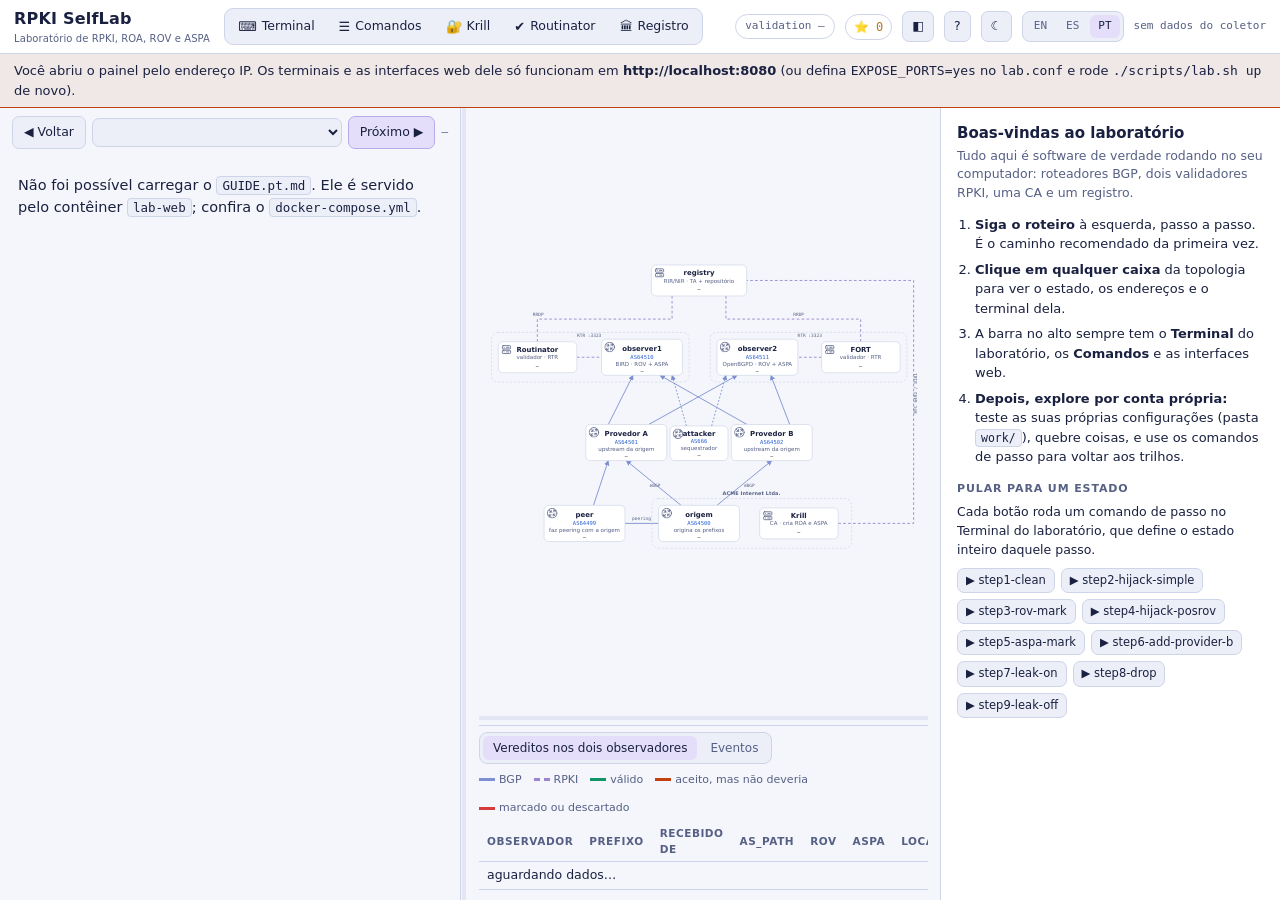
==== commit 33814e87: "Panel: draggable split under the topology, clipboard access in tabs - the horizontal line between th" ====
--- a/dashboard/index.html
+++ b/dashboard/index.html
@@ -225,6 +225,7 @@
         </svg>
 
     </div>
+    <div class="splitter horizontal" id="split-bottom" role="separator" aria-orientation="horizontal"></div>
     <div class="bottom-box">
       <div class="bottom-head">
         <span class="segmented" id="bottom-tabs">
--- a/dashboard/app.css
+++ b/dashboard/app.css
@@ -146,6 +146,7 @@
 .splitter { cursor: col-resize; background: var(--line); width: 4px; margin: 0 1px;
             opacity: .45; transition: opacity .15s; }
 .splitter:hover, .splitter.dragging { opacity: 1; background: var(--accent); }
+.splitter.horizontal { cursor: row-resize; width: auto; height: 4px; margin: 1px 0; }
 
 /* ------------------------------------------------------- guide column -- */
 #guide-pane { display: grid; grid-template-rows: auto auto auto minmax(0, 1fr); background: var(--bg);
@@ -270,8 +271,8 @@
 abbr.gloss { text-decoration: underline dotted var(--text-weak); text-underline-offset: 3px; cursor: help; }
 
 /* ---------------------------------------------------- topology column -- */
-#center-pane { display: grid; grid-template-rows: minmax(0, 1fr) auto; grid-template-columns: minmax(0, 1fr);
-               padding: 8px 12px 10px; gap: 6px; }
+#center-pane { display: grid; grid-template-rows: minmax(0, 1fr) 6px auto; grid-template-columns: minmax(0, 1fr);
+               padding: 8px 12px 10px; gap: 4px; }
 .topology-wrap { min-height: 0; min-width: 0; display: flex; justify-content: center; align-items: center; }
 svg#svg-topology { width: 100%; height: 100%; max-height: 640px; display: block; }
 
@@ -418,7 +419,8 @@
   .splitter { display: none !important; }
   #guide-pane { border-right: none; }
   .guide-body { overflow: visible; }
-  #center-pane { height: auto; }
+  #center-pane { height: auto; grid-template-rows: auto !important; }
+  .bottom-box { max-height: none !important; }
   svg#svg-topology { height: auto; }
   aside#panel { border-left: none; border-top: 1px solid var(--line); overflow: visible; }
   #dock { position: fixed; inset: 0; z-index: 30; border: none; }
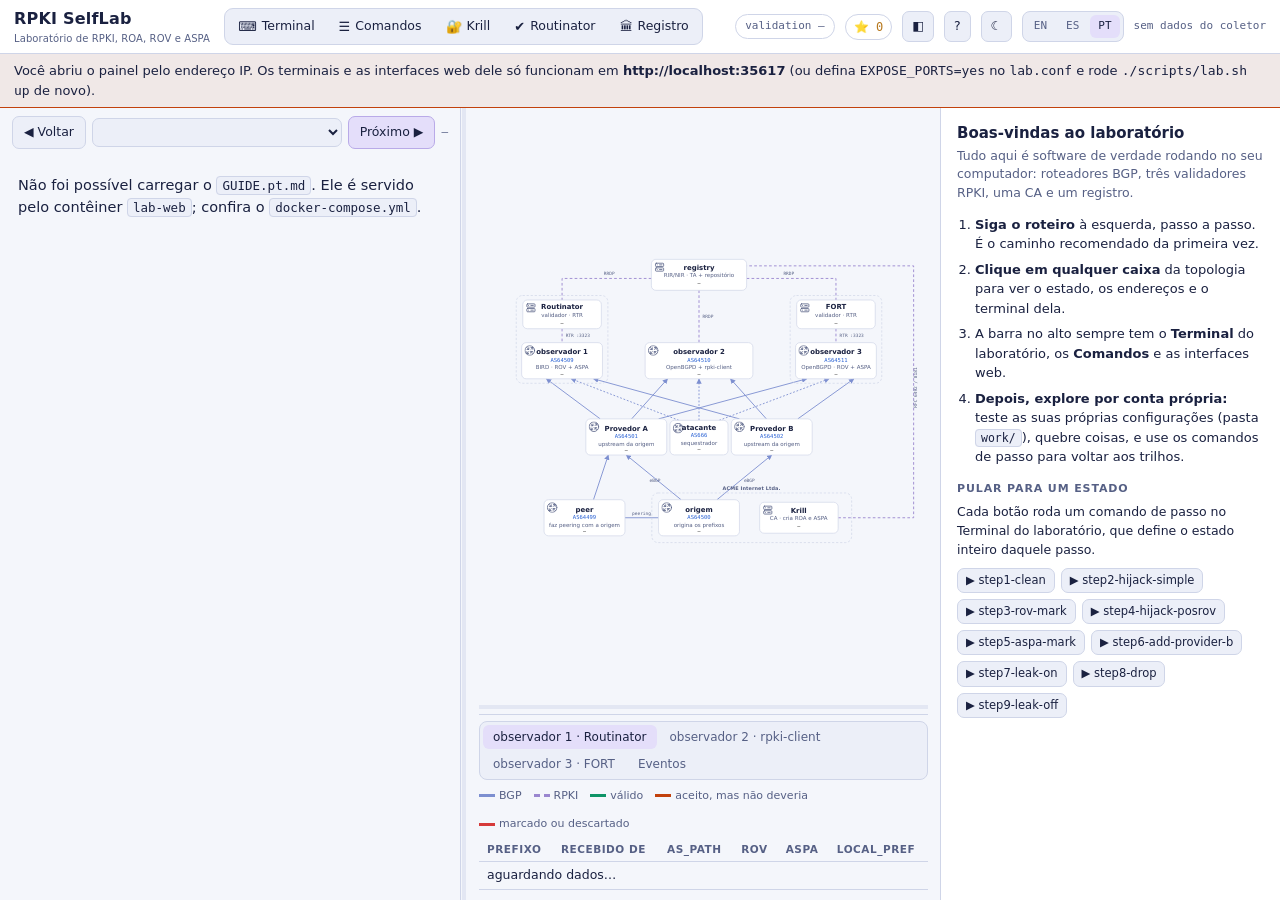
==== commit 047e8dc3: "Panel: three observers, verdict tabs per observer observer2 is a single box (router and validator on" ====
--- a/dashboard/index.html
+++ b/dashboard/index.html
@@ -83,28 +83,34 @@
             </marker>
           </defs>
 
-          <!-- RPKI links. Krill <-> LabNIC is routed around the right edge so it
-               doesn't cross the observer boxes; both validators pull the same
-               repository over RRDP. -->
-          <path class="link rpki" d="M800,595 L968,595 L968,54 L596,54"/>
-          <path class="link rpki" d="M430,88.5 L430,140 L130,140 L130,190.5"/>
-          <path class="link rpki" d="M550,88.5 L550,140 L850,140 L850,190.5"/>
-          <path class="link rpki" id="e-rtr1" d="M217.9,225 L272.9,225"/>
-          <path class="link rpki" id="e-rtr2" d="M763,225 L710.1,225"/>
+          <!-- RPKI links. Routinator and FORT pull the repository over RRDP and
+               hand the result to their observer over RTR. observer2 pulls it
+               itself: rpki-client runs on the router's own host, so the RRDP
+               line goes straight to it. Krill <-> registry is routed around the
+               right edge so it doesn't cross anything. -->
+          <path class="link rpki" d="M800,595 L968,595 L968,34 L596,34"/>
+          <path class="link rpki" d="M384,62 L185,62 L185,110"/>
+          <path class="link rpki" id="e-rrdp-obs2" d="M490,88.5 L490,205"/>
+          <path class="link rpki" d="M596,62 L795,62 L795,110"/>
+          <path class="link rpki" id="e-rtr1" d="M185,174 L185,205"/>
+          <path class="link rpki" id="e-rtr3" d="M795,174 L795,205"/>
           <text class="label" x="976" y="350" transform="rotate(-90 976 350)">RFC 6492 / 8181</text>
-          <text class="label" x="144" y="133" text-anchor="end">RRDP</text>
-          <text class="label" x="700" y="133">RRDP</text>
-          <text class="label" x="245.4" y="181" text-anchor="middle">RTR :3323</text>
-          <text class="label" x="736.6" y="181" text-anchor="middle">RTR :3323</text>
+          <text class="label" x="290" y="55" text-anchor="middle">RRDP</text>
+          <text class="label" x="498" y="150">RRDP</text>
+          <text class="label" x="690" y="55" text-anchor="middle">RRDP</text>
+          <text class="label" x="193" y="193">RTR :3323</text>
+          <text class="label" x="803" y="193">RTR :3323</text>
 
           <!-- BGP links. The origin is a customer of both providers, and each
-               provider hands the same prefix to BOTH observers. -->
+               provider hands the same prefix to ALL three observers. -->
           <path class="link bgp" id="e-org-a" d="M450,554.8 L328,455.2" marker-end="url(#arrow)"/>
           <path class="link bgp" id="e-org-b" d="M530,554.8 L652,455.2" marker-end="url(#arrow)"/>
-          <path class="link bgp" id="e-a-obs1" d="M288,374.8 L343,265.2" marker-end="url(#arrow)"/>
-          <path class="link bgp" id="e-a-obs2" d="M378,374.8 L575,265.2" marker-end="url(#arrow)"/>
-          <path class="link bgp" id="e-b-obs1" d="M597,374.8 L403,265.2" marker-end="url(#arrow)"/>
-          <path class="link bgp" id="e-b-obs2" d="M692,374.8 L650,265.2" marker-end="url(#arrow)"/>
+          <path class="link bgp" id="e-a-obs1" d="M270,374.8 L150,285.5" marker-end="url(#arrow)"/>
+          <path class="link bgp" id="e-a-obs2" d="M340,374.8 L420,285.5" marker-end="url(#arrow)"/>
+          <path class="link bgp" id="e-a-obs3" d="M400,374.8 L730,285.5" marker-end="url(#arrow)"/>
+          <path class="link bgp" id="e-b-obs1" d="M580,374.8 L255,285.5" marker-end="url(#arrow)"/>
+          <path class="link bgp" id="e-b-obs2" d="M640,374.8 L560,285.5" marker-end="url(#arrow)"/>
+          <path class="link bgp" id="e-b-obs3" d="M710,374.8 L835,285.5" marker-end="url(#arrow)"/>
           <!-- peer: a bilateral peering link with the origin, plus transit from
                Provider A. The route leak travels over the transit link. -->
           <path class="link bgp" id="e-peer-org" d="M325.1,595 L399.9,595"/>
@@ -112,8 +118,9 @@
           <text class="label" x="362" y="588" text-anchor="middle">peering</text>
 
           <!-- AS666: a customer of the observers, at the same level as the providers -->
-          <path class="link bgp hostile" id="e-atk-obs1" d="M462,378 L430,265.2" marker-end="url(#arrow)"/>
-          <path class="link bgp hostile" id="e-atk-obs2" d="M518,378 L550,265.2" marker-end="url(#arrow)"/>
+          <path class="link bgp hostile" id="e-atk-obs1" d="M445,378 L205,285.5" marker-end="url(#arrow)"/>
+          <path class="link bgp hostile" id="e-atk-obs2" d="M490,378 L490,285.5" marker-end="url(#arrow)"/>
+          <path class="link bgp hostile" id="e-atk-obs3" d="M535,378 L780,285.5" marker-end="url(#arrow)"/>
 
           <text class="label" x="380" y="515">eBGP</text>
           <text class="label" x="590" y="515">eBGP</text>
@@ -121,9 +128,10 @@
           <!-- animated dots over the links that carry routes (app.js) -->
           <g id="flow-layer"></g>
 
-          <!-- same-organization groupings -->
-          <rect class="org-group" x="28" y="169.8" width="440.1" height="110.5"/>
-          <rect class="org-group" x="514.9" y="169.8" width="438" height="110.5"/>
+          <!-- same-organization groupings: each separate validator with its
+               observer, and the origin with its CA -->
+          <rect class="org-group" x="83" y="100" width="204" height="195.5"/>
+          <rect class="org-group" x="693" y="100" width="204" height="195.5"/>
           <rect class="org-group" x="384.9" y="539.8" width="445" height="110.5"/>
           <text class="org-label" id="n-holder" x="607" y="532.8" text-anchor="middle">ACME Internet Ltda.</text>
 
@@ -137,44 +145,54 @@
           </g>
 
           <g class="node" data-id="routinator" tabindex="0">
-            <rect x="43" y="190.5" width="174.9" height="69"/>
-            <use class="ico" href="#ico-server" x="49.4" y="196.2" width="23.5" height="23.5"/>
-            <text class="title" x="130" y="213.5" text-anchor="middle">Routinator</text>
-            <text class="role" x="130" y="229.6" text-anchor="middle" id="n-routinator-role">validator · RTR</text>
-            <text class="status" id="s-routinator" x="130" y="248" text-anchor="middle">&#8212;</text>
+            <rect x="97.5" y="110" width="175" height="64"/>
+            <use class="ico" href="#ico-server" x="103.9" y="115.7" width="23.5" height="23.5"/>
+            <text class="title" x="185" y="131" text-anchor="middle">Routinator</text>
+            <text class="role" x="185" y="147" text-anchor="middle" id="n-routinator-role">validator · RTR</text>
+            <text class="status" id="s-routinator" x="185" y="165" text-anchor="middle">&#8212;</text>
+          </g>
+
+          <g class="node" data-id="fort" tabindex="0">
+            <rect x="707.5" y="110" width="175" height="64"/>
+            <use class="ico" href="#ico-server" x="713.9" y="115.7" width="23.5" height="23.5"/>
+            <text class="title" x="795" y="131" text-anchor="middle">FORT</text>
+            <text class="role" x="795" y="147" text-anchor="middle" id="n-fort-role">validator · RTR</text>
+            <text class="status" id="s-fort" x="795" y="165" text-anchor="middle">&#8212;</text>
           </g>
 
           <g class="node" data-id="observer1" tabindex="0">
-            <rect x="272.9" y="184.8" width="180.2" height="80.5"/>
-            <use class="ico" href="#ico-router" x="279.3" y="190.5" width="23.5" height="23.5"/>
-            <text class="title" x="363" y="211.2" text-anchor="middle" id="n-observer1-title">observer1</text>
-            <text class="asn" x="363" y="228.4" text-anchor="middle">AS64510</text>
-            <text class="role" x="363" y="244.6" text-anchor="middle" id="n-observer1-role">BIRD · ROV + ASPA</text>
-            <text class="status" id="s-observer1" x="363" y="259.5" text-anchor="middle">&#8212;</text>
-          </g>
-
+            <rect x="95" y="205" width="180" height="80.5"/>
+            <use class="ico" href="#ico-router" x="101.4" y="210.7" width="23.5" height="23.5"/>
+            <text class="title" x="185" y="231.4" text-anchor="middle" id="n-observer1-title">observer1</text>
+            <text class="asn" x="185" y="248.6" text-anchor="middle" id="n-observer1-asn">AS64509</text>
+            <text class="role" x="185" y="264.8" text-anchor="middle" id="n-observer1-role">BIRD · ROV + ASPA</text>
+            <text class="status" id="s-observer1" x="185" y="279.7" text-anchor="middle">&#8212;</text>
+          </g>
+
+          <!-- observer2: router and validator on the same host, so one box -->
           <g class="node" data-id="observer2" tabindex="0">
-            <rect x="529.9" y="184.8" width="180.2" height="80.5"/>
-            <use class="ico" href="#ico-router" x="536.3" y="190.5" width="23.5" height="23.5"/>
-            <text class="title" x="620" y="211.2" text-anchor="middle" id="n-observer2-title">observer2</text>
-            <text class="asn" x="620" y="228.4" text-anchor="middle">AS64511</text>
-            <text class="role" x="620" y="244.6" text-anchor="middle" id="n-observer2-role">OpenBGPD · ROV + ASPA</text>
-            <text class="status" id="s-observer2" x="620" y="259.5" text-anchor="middle">&#8212;</text>
-          </g>
-
-          <g class="node" data-id="fort" tabindex="0">
-            <rect x="763" y="190.5" width="174.9" height="69"/>
-            <use class="ico" href="#ico-server" x="769.4" y="196.2" width="23.5" height="23.5"/>
-            <text class="title" x="850" y="213.5" text-anchor="middle">FORT</text>
-            <text class="role" x="850" y="229.6" text-anchor="middle" id="n-fort-role">validator · RTR</text>
-            <text class="status" id="s-fort" x="850" y="248" text-anchor="middle">&#8212;</text>
+            <rect x="370" y="205" width="240" height="80.5"/>
+            <use class="ico" href="#ico-router" x="376.4" y="210.7" width="23.5" height="23.5"/>
+            <text class="title" x="490" y="231.4" text-anchor="middle" id="n-observer2-title">observer2</text>
+            <text class="asn" x="490" y="248.6" text-anchor="middle" id="n-observer2-asn">AS64510</text>
+            <text class="role" x="490" y="264.8" text-anchor="middle" id="n-observer2-role">OpenBGPD + rpki-client</text>
+            <text class="status" id="s-observer2" x="490" y="279.7" text-anchor="middle">&#8212;</text>
+          </g>
+
+          <g class="node" data-id="observer3" tabindex="0">
+            <rect x="705" y="205" width="180" height="80.5"/>
+            <use class="ico" href="#ico-router" x="711.4" y="210.7" width="23.5" height="23.5"/>
+            <text class="title" x="795" y="231.4" text-anchor="middle" id="n-observer3-title">observer3</text>
+            <text class="asn" x="795" y="248.6" text-anchor="middle" id="n-observer3-asn">AS64511</text>
+            <text class="role" x="795" y="264.8" text-anchor="middle" id="n-observer3-role">OpenBGPD · ROV + ASPA</text>
+            <text class="status" id="s-observer3" x="795" y="279.7" text-anchor="middle">&#8212;</text>
           </g>
 
           <g class="node" data-id="provider-a" tabindex="0">
             <rect x="237.9" y="374.8" width="180.2" height="80.5"/>
             <use class="ico" href="#ico-router" x="244.3" y="380.5" width="23.5" height="23.5"/>
             <text class="title" x="328" y="401.2" text-anchor="middle" id="n-provider-a-title">Provider A</text>
-            <text class="asn" x="328" y="418.4" text-anchor="middle">AS64501</text>
+            <text class="asn" id="n-provider-a-asn" x="328" y="418.4" text-anchor="middle">AS64501</text>
             <text class="role" x="328" y="434.6" text-anchor="middle" id="n-provider-a-role">upstream of the origin</text>
             <text class="status" id="s-provider-a" x="328" y="449.5" text-anchor="middle">&#8212;</text>
           </g>
@@ -183,7 +201,7 @@
             <rect x="561.9" y="374.8" width="180.2" height="80.5"/>
             <use class="ico" href="#ico-router" x="568.3" y="380.5" width="23.5" height="23.5"/>
             <text class="title" x="652" y="401.2" text-anchor="middle" id="n-provider-b-title">Provider B</text>
-            <text class="asn" x="652" y="418.4" text-anchor="middle">AS64502</text>
+            <text class="asn" id="n-provider-b-asn" x="652" y="418.4" text-anchor="middle">AS64502</text>
             <text class="role" x="652" y="434.6" text-anchor="middle" id="n-provider-b-role">upstream of the origin</text>
             <text class="status" id="s-provider-b" x="652" y="449.5" text-anchor="middle">&#8212;</text>
           </g>
@@ -192,7 +210,7 @@
             <rect x="399.9" y="554.8" width="180.2" height="80.5"/>
             <use class="ico" href="#ico-router" x="406.3" y="560.5" width="23.5" height="23.5"/>
             <text class="title" x="490" y="581.2" text-anchor="middle" id="n-origin-title">origin</text>
-            <text class="asn" x="490" y="598.5" text-anchor="middle">AS64500</text>
+            <text class="asn" id="n-origin-asn" x="490" y="598.5" text-anchor="middle">AS64500</text>
             <text class="role" x="490" y="614.5" text-anchor="middle" id="n-origin-role">originates the prefixes</text>
             <text class="status" id="s-origin" x="490" y="629.5" text-anchor="middle">&#8212;</text>
           </g>
@@ -201,7 +219,7 @@
             <rect x="425.3" y="378" width="129.3" height="77"/>
             <use class="ico" href="#ico-router" x="431.7" y="383.7" width="23.5" height="23.5"/>
             <text class="title" x="490" y="399.8" text-anchor="middle" id="n-attacker-title">attacker</text>
-            <text class="asn" x="490" y="415.9" text-anchor="middle">AS666</text>
+            <text class="asn" id="n-attacker-asn" x="490" y="415.9" text-anchor="middle">AS666</text>
             <text class="role" x="490" y="432" text-anchor="middle" id="n-attacker-role">hijacker</text>
             <text class="status" id="s-attacker" x="490" y="447" text-anchor="middle">&#8212;</text>
           </g>
@@ -210,7 +228,7 @@
             <rect x="144.9" y="554.8" width="180.2" height="80.5"/>
             <use class="ico" href="#ico-router" x="151.3" y="560.5" width="23.5" height="23.5"/>
             <text class="title" x="235" y="581.2" text-anchor="middle" id="n-peer-title">peer</text>
-            <text class="asn" x="235" y="598.5" text-anchor="middle">AS64499</text>
+            <text class="asn" id="n-peer-asn" x="235" y="598.5" text-anchor="middle">AS64499</text>
             <text class="role" x="235" y="614.5" text-anchor="middle" id="n-peer-role">peers with the origin</text>
             <text class="status" id="s-peer" x="235" y="629.5" text-anchor="middle">&#8212;</text>
           </g>
@@ -228,8 +246,12 @@
     <div class="splitter horizontal" id="split-bottom" role="separator" aria-orientation="horizontal"></div>
     <div class="bottom-box">
       <div class="bottom-head">
+        <!-- one tab per observer (app.js remembers the choice); a "≠" on a tab
+             means that observer's verdicts differ from the others' -->
         <span class="segmented" id="bottom-tabs">
-          <button data-bottom="verdicts" class="active" data-i18n="verdicts_title">Verdicts</button>
+          <button data-bottom="observer1"><span data-i18n="tab_observer1">observer1</span><span class="diverge hidden" data-i18n-title="diverge_tip">≠</span></button>
+          <button data-bottom="observer2"><span data-i18n="tab_observer2">observer2</span><span class="diverge hidden" data-i18n-title="diverge_tip">≠</span></button>
+          <button data-bottom="observer3"><span data-i18n="tab_observer3">observer3</span><span class="diverge hidden" data-i18n-title="diverge_tip">≠</span></button>
           <button data-bottom="events" data-i18n="events_title">Events</button>
         </span>
         <span class="legend" id="legend"></span>
@@ -237,10 +259,10 @@
       <div class="bottom-scroll" id="bottom-verdicts">
         <table class="verdicts" id="tab-verdicts">
           <thead><tr>
-            <th data-i18n="th_observer">Observer</th><th data-i18n="th_prefix">Prefix</th><th data-i18n="th_received">Received from</th>
+            <th data-i18n="th_prefix">Prefix</th><th data-i18n="th_received">Received from</th>
             <th>AS_PATH</th><th>ROV</th><th>ASPA</th><th>local_pref</th>
           </tr></thead>
-          <tbody><tr><td colspan="7" data-i18n="verdicts_waiting">waiting for data…</td></tr></tbody>
+          <tbody><tr><td colspan="6" data-i18n="verdicts_waiting">waiting for data…</td></tr></tbody>
         </table>
       </div>
       <div class="bottom-scroll hidden" id="bottom-events"><ul class="events" id="events"></ul></div>
--- a/dashboard/app.css
+++ b/dashboard/app.css
@@ -175,6 +175,7 @@
 .guide-body li { margin-bottom: 8px; }
 .guide-body li > p { margin: 0 0 7px; }
 .guide-body a { color: var(--info); }
+.guide-body a.img-link { display: block; cursor: zoom-in; }
 .guide-body img { max-width: 100%; border: 1px solid var(--line); border-radius: 8px; margin: 4px 0 10px;
                   box-shadow: var(--shadow); }
 .guide-body code { background: var(--bg-soft); border: 1px solid var(--line); border-radius: 4px;
@@ -316,6 +317,8 @@
 .bottom-box { min-height: 0; display: flex; flex-direction: column; border-top: 1px solid var(--line);
               padding-top: 6px; max-height: 38vh; }
 .bottom-head { display: flex; align-items: center; gap: 8px; margin-bottom: 5px; flex-wrap: wrap; }
+#bottom-tabs { flex-wrap: wrap; }
+#bottom-tabs .diverge { margin-left: 5px; color: var(--warn); font-weight: 700; }
 .legend { display: flex; gap: 12px; flex-wrap: wrap; font-size: 11px; color: var(--text-weak); margin-left: auto; }
 .legend .sw { display: inline-block; width: 16px; height: 0; border-top: 3px solid; vertical-align: middle;
               margin-right: 4px; }
